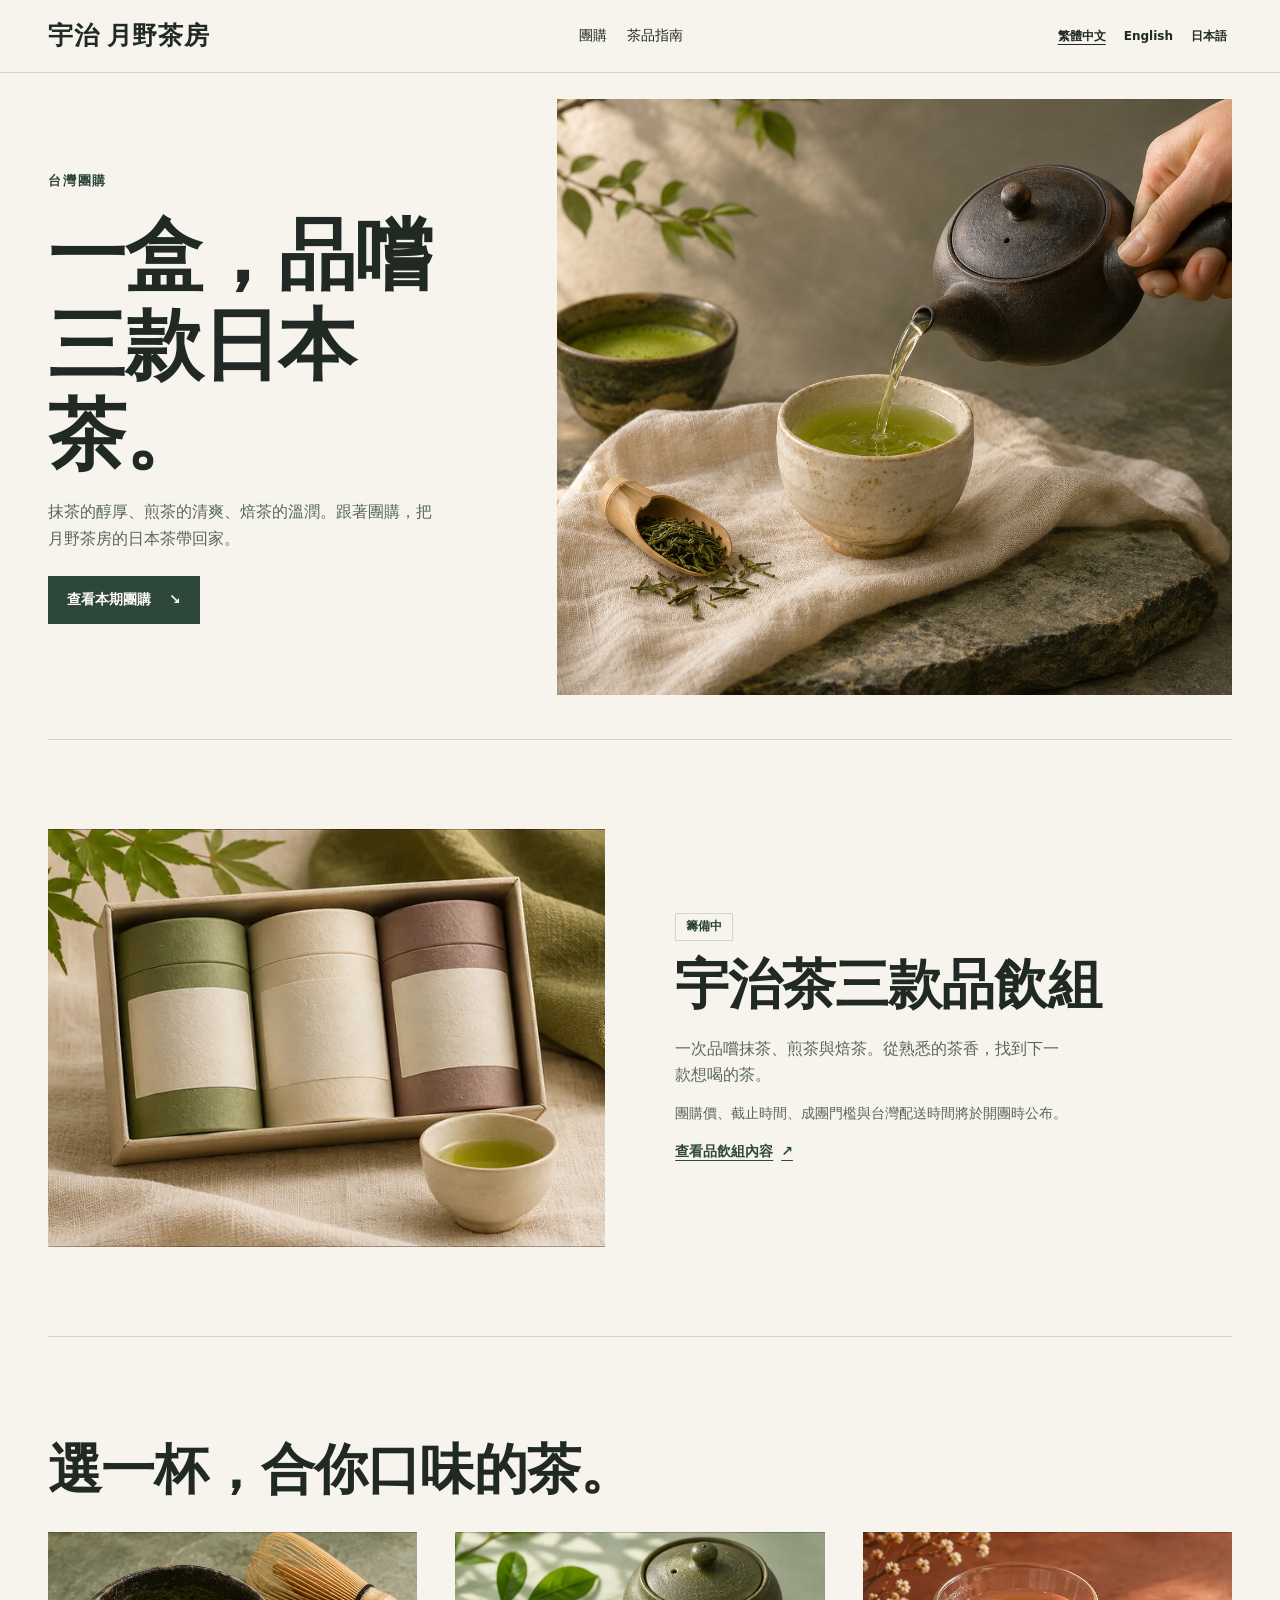
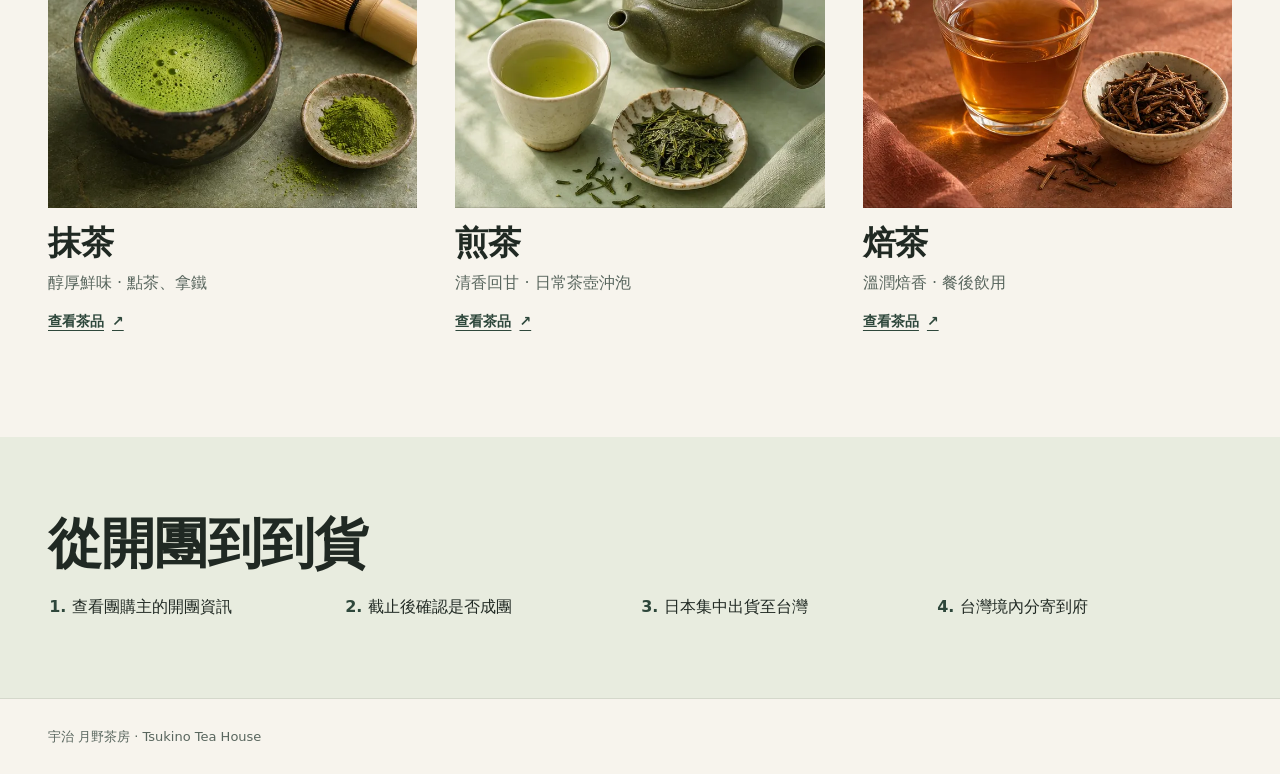
==== shopify/tsukino-editorial/preview.html @ 86168683 "Prepare an editorial Shopify design for the Taiwan group buy" ====
<!doctype html>
<html lang="zh-TW">
<head>
<meta charset="utf-8">
<meta name="viewport" content="width=device-width, initial-scale=1">
<title>宇治 月野茶房 · Tsukino Tea House</title>
<link rel="stylesheet" href="assets/tsukino-editorial.css">
<style>
body { margin:0; background:#f7f4ed; color:#202923; }
[hidden] { display:none !important; }
.tsg-previewbar { border-bottom:1px solid #d4d8cb; }
.tsg-previewbar .tsg-shell { min-height:72px; display:flex; align-items:center; justify-content:space-between; gap:12px 24px; padding:10px 0; }
.tsg-brand { font:650 25px/1.14 "Hiragino Mincho ProN","Noto Serif TC",Georgia,serif; margin:0; letter-spacing:.03em; }
.tsg-previewbar nav,.tsg-preview-languages { display:flex; align-items:center; gap:20px; flex-wrap:wrap; }
.tsg-previewbar nav a { color:inherit; text-decoration:none; font-size:14px; }
.tsg-previewbar nav a:hover { text-decoration:underline; }
.tsg-preview-languages { gap:8px; }
.tsg-preview-languages button { font:600 12px/1.4 system-ui,sans-serif; min-height:35px; padding:5px; color:inherit; background:transparent; border:0; cursor:pointer; }
.tsg-preview-languages [aria-pressed=true] { text-decoration:underline; text-underline-offset:4px; }
.tsg-preview-footer { border-top:1px solid #d4d8cb; padding:27px 0; color:#59665e; font-size:13px; }
@media(max-width:749px) { .tsg-previewbar .tsg-shell { min-height:59px; flex-wrap:wrap; gap:5px 10px; } .tsg-brand { font-size:19px; } .tsg-previewbar nav { display:none; } .tsg-preview-languages { gap:4px; } }</style>
</head>
<body>
<main class="tsukino-editorial" data-locale="zh-TW" lang="zh-TW" >
  <header class="tsg-previewbar"><div class="tsg-shell"><p class="tsg-brand">宇治 月野茶房</p>
    <nav aria-label="台灣團購"><a href="#group-buy-zh-TW">團購</a><a href="#tea-guide-zh-TW">茶品指南</a></nav>
    <div class="tsg-preview-languages" aria-label="Language"><button type="button" data-select="zh-TW" lang="zh-TW" aria-pressed="true">繁體中文</button><button type="button" data-select="en" lang="en" aria-pressed="false">English</button><button type="button" data-select="ja" lang="ja" aria-pressed="false">日本語</button></div>
  </div></header>
  <section class="tsg-hero tsg-shell" aria-labelledby="group-buy-zh-TW-title"><div class="tsg-copy"><p class="tsg-kicker">台灣團購</p><h1 id="group-buy-zh-TW-title">一盒，品嚐<br>三款日本茶。</h1><p class="tsg-lead">抹茶的醇厚、煎茶的清爽、焙茶的溫潤。跟著團購，把月野茶房的日本茶帶回家。</p><a class="tsg-button" href="#group-buy-zh-TW">查看本期團購 <span aria-hidden="true">↘</span></a></div>
    <figure class="tsg-hero-media"><img src="assets/tsukino-pour.png" alt="用深色茶壺沖倒煎茶" width="1536" height="1024" fetchpriority="high"></figure>
  </section>
  <section class="tsg-campaign tsg-shell" id="group-buy-zh-TW" aria-labelledby="group-buy-zh-TW-campaign">
    <figure class="tsg-set-media"><img src="../../mvp/images/tea-3.webp" alt="宇治茶三款品飲組" width="750" height="500" loading="lazy"></figure>
    <div class="tsg-campaign-body"><p class="tsg-state">籌備中</p><h2 id="group-buy-zh-TW-campaign">宇治茶三款品飲組</h2><p class="tsg-lead">一次品嚐抹茶、煎茶與焙茶。從熟悉的茶香，找到下一款想喝的茶。</p><p class="tsg-pending">團購價、截止時間、成團門檻與台灣配送時間將於開團時公布。</p><a class="tsg-link" href="https://uji-tsukino-sabo-demo.myshopify.com/products/uji-tea-tasting-set">查看品飲組內容 <span aria-hidden="true">↗</span></a></div>
  </section>
  <section class="tsg-compare tsg-shell" id="tea-guide-zh-TW"><h2>選一杯，合你口味的茶。</h2>
    <div class="tsg-grid"><article class="tsg-tea"><figure><img src="../../mvp/images/tea-1.webp" alt="抹茶" width="750" height="500" loading="lazy"></figure><h3>抹茶</h3><p>醇厚鮮味 · 點茶、拿鐵</p><a class="tsg-link" href="https://uji-tsukino-sabo-demo.myshopify.com/products/uji-matcha-30g" aria-label="查看茶品 · 抹茶">查看茶品 <span aria-hidden="true">↗</span></a></article>
<article class="tsg-tea"><figure><img src="../../mvp/images/tea-0.webp" alt="煎茶" width="750" height="500" loading="lazy"></figure><h3>煎茶</h3><p>清香回甘 · 日常茶壺沖泡</p><a class="tsg-link" href="https://uji-tsukino-sabo-demo.myshopify.com/products/uji-sencha-80g" aria-label="查看茶品 · 煎茶">查看茶品 <span aria-hidden="true">↗</span></a></article>
<article class="tsg-tea"><figure><img src="../../mvp/images/tea-2.webp" alt="焙茶" width="750" height="500" loading="lazy"></figure><h3>焙茶</h3><p>溫潤焙香 · 餐後飲用</p><a class="tsg-link" href="https://uji-tsukino-sabo-demo.myshopify.com/products/uji-hojicha-60g" aria-label="查看茶品 · 焙茶">查看茶品 <span aria-hidden="true">↗</span></a></article></div>
  </section>
  <section class="tsg-delivery"><div class="tsg-shell"><h2>從開團到到貨</h2><ol><li>查看團購主的開團資訊</li><li>截止後確認是否成團</li><li>日本集中出貨至台灣</li><li>台灣境內分寄到府</li></ol></div></section>
  <footer class="tsg-preview-footer"><div class="tsg-shell">宇治 月野茶房 · Tsukino Tea House</div></footer>
</main>
<main class="tsukino-editorial" data-locale="en" lang="en" hidden>
  <header class="tsg-previewbar"><div class="tsg-shell"><p class="tsg-brand">宇治 月野茶房</p>
    <nav aria-label="Taiwan group buy"><a href="#group-buy-en">Group buy</a><a href="#tea-guide-en">Tea guide</a></nav>
    <div class="tsg-preview-languages" aria-label="Language"><button type="button" data-select="zh-TW" lang="zh-TW" aria-pressed="false">繁體中文</button><button type="button" data-select="en" lang="en" aria-pressed="true">English</button><button type="button" data-select="ja" lang="ja" aria-pressed="false">日本語</button></div>
  </div></header>
  <section class="tsg-hero tsg-shell" aria-labelledby="group-buy-en-title"><div class="tsg-copy"><p class="tsg-kicker">Taiwan group buy</p><h1 id="group-buy-en-title">Three Japanese teas,<br>one tasting set.</h1><p class="tsg-lead">Mellow matcha, bright sencha, and toasty hojicha. Discover Tsukino Tea House through our Taiwan group buy.</p><a class="tsg-button" href="#group-buy-en">Explore the group buy <span aria-hidden="true">↘</span></a></div>
    <figure class="tsg-hero-media"><img src="assets/tsukino-pour.png" alt="Sencha pouring from a dark teapot" width="1536" height="1024" fetchpriority="high"></figure>
  </section>
  <section class="tsg-campaign tsg-shell" id="group-buy-en" aria-labelledby="group-buy-en-campaign">
    <figure class="tsg-set-media"><img src="../../mvp/images/tea-3.webp" alt="Uji Tea Tasting Set" width="750" height="500" loading="lazy"></figure>
    <div class="tsg-campaign-body"><p class="tsg-state">In preparation</p><h2 id="group-buy-en-campaign">Uji Tea Tasting Set</h2><p class="tsg-lead">Three small portions to compare side by side, from a familiar favorite to a tea you haven’t tried.</p><p class="tsg-pending">We’ll share the price, deadline, minimum quantity, and Taiwan delivery estimate when orders open.</p><a class="tsg-link" href="https://uji-tsukino-sabo-demo.myshopify.com/products/uji-tea-tasting-set">See what’s inside <span aria-hidden="true">↗</span></a></div>
  </section>
  <section class="tsg-compare tsg-shell" id="tea-guide-en"><h2>Find a tea for your taste.</h2>
    <div class="tsg-grid"><article class="tsg-tea"><figure><img src="../../mvp/images/tea-1.webp" alt="Matcha" width="750" height="500" loading="lazy"></figure><h3>Matcha</h3><p>Mellow umami · Whisked or in a latte</p><a class="tsg-link" href="https://uji-tsukino-sabo-demo.myshopify.com/products/uji-matcha-30g" aria-label="View tea details · Matcha">View tea details <span aria-hidden="true">↗</span></a></article>
<article class="tsg-tea"><figure><img src="../../mvp/images/tea-0.webp" alt="Sencha" width="750" height="500" loading="lazy"></figure><h3>Sencha</h3><p>Fresh and lightly sweet · Everyday brewing</p><a class="tsg-link" href="https://uji-tsukino-sabo-demo.myshopify.com/products/uji-sencha-80g" aria-label="View tea details · Sencha">View tea details <span aria-hidden="true">↗</span></a></article>
<article class="tsg-tea"><figure><img src="../../mvp/images/tea-2.webp" alt="Hojicha" width="750" height="500" loading="lazy"></figure><h3>Hojicha</h3><p>Toasty and light · After a meal</p><a class="tsg-link" href="https://uji-tsukino-sabo-demo.myshopify.com/products/uji-hojicha-60g" aria-label="View tea details · Hojicha">View tea details <span aria-hidden="true">↗</span></a></article></div>
  </section>
  <section class="tsg-delivery"><div class="tsg-shell"><h2>From group buy to delivery</h2><ol><li>See your organizer’s offer</li><li>Campaign confirmed after closing</li><li>One shipment from Japan</li><li>Individual delivery in Taiwan</li></ol></div></section>
  <footer class="tsg-preview-footer"><div class="tsg-shell">宇治 月野茶房 · Tsukino Tea House</div></footer>
</main>
<main class="tsukino-editorial" data-locale="ja" lang="ja" hidden>
  <header class="tsg-previewbar"><div class="tsg-shell"><p class="tsg-brand">宇治 月野茶房</p>
    <nav aria-label="台湾の共同購入"><a href="#group-buy-ja">團購</a><a href="#tea-guide-ja">お茶を選ぶ</a></nav>
    <div class="tsg-preview-languages" aria-label="Language"><button type="button" data-select="zh-TW" lang="zh-TW" aria-pressed="false">繁體中文</button><button type="button" data-select="en" lang="en" aria-pressed="false">English</button><button type="button" data-select="ja" lang="ja" aria-pressed="true">日本語</button></div>
  </div></header>
  <section class="tsg-hero tsg-shell" aria-labelledby="group-buy-ja-title"><div class="tsg-copy"><p class="tsg-kicker">台湾の共同購入</p><h1 id="group-buy-ja-title">三つの日本茶を、<br>ひと箱で。</h1><p class="tsg-lead">抹茶のうま味、煎茶の清々しさ、ほうじ茶の香ばしさ。月野茶房の飲み比べセットを、台湾の團購で。</p><a class="tsg-button" href="#group-buy-ja">今期の團購を見る <span aria-hidden="true">↘</span></a></div>
    <figure class="tsg-hero-media"><img src="assets/tsukino-pour.png" alt="黒い急須から煎茶を注ぐ様子" width="1536" height="1024" fetchpriority="high"></figure>
  </section>
  <section class="tsg-campaign tsg-shell" id="group-buy-ja" aria-labelledby="group-buy-ja-campaign">
    <figure class="tsg-set-media"><img src="../../mvp/images/tea-3.webp" alt="宇治のお茶 飲み比べセット" width="750" height="500" loading="lazy"></figure>
    <div class="tsg-campaign-body"><p class="tsg-state">募集準備中</p><h2 id="group-buy-ja-campaign">宇治のお茶 飲み比べセット</h2><p class="tsg-lead">抹茶・煎茶・ほうじ茶を少しずつ。いつもの一杯と、まだ知らない一杯を飲み比べ。</p><p class="tsg-pending">価格・締切・成立数量・台湾でのお届け予定は、受付開始時にご案内します。</p><a class="tsg-link" href="https://uji-tsukino-sabo-demo.myshopify.com/ja/products/uji-tea-tasting-set">セット内容を見る <span aria-hidden="true">↗</span></a></div>
  </section>
  <section class="tsg-compare tsg-shell" id="tea-guide-ja"><h2>気分で選ぶ、三つの味わい。</h2>
    <div class="tsg-grid"><article class="tsg-tea"><figure><img src="../../mvp/images/tea-1.webp" alt="抹茶" width="750" height="500" loading="lazy"></figure><h3>抹茶</h3><p>まろやかなうま味 · お点前、ラテ</p><a class="tsg-link" href="https://uji-tsukino-sabo-demo.myshopify.com/ja/products/uji-matcha-30g" aria-label="お茶の詳細を見る · 抹茶">お茶の詳細を見る <span aria-hidden="true">↗</span></a></article>
<article class="tsg-tea"><figure><img src="../../mvp/images/tea-0.webp" alt="煎茶" width="750" height="500" loading="lazy"></figure><h3>煎茶</h3><p>清々しい香り · 急須で淹れる日々の一杯</p><a class="tsg-link" href="https://uji-tsukino-sabo-demo.myshopify.com/ja/products/uji-sencha-80g" aria-label="お茶の詳細を見る · 煎茶">お茶の詳細を見る <span aria-hidden="true">↗</span></a></article>
<article class="tsg-tea"><figure><img src="../../mvp/images/tea-2.webp" alt="ほうじ茶" width="750" height="500" loading="lazy"></figure><h3>ほうじ茶</h3><p>香ばしい焙煎香 · 食事のあとにも</p><a class="tsg-link" href="https://uji-tsukino-sabo-demo.myshopify.com/ja/products/uji-hojicha-60g" aria-label="お茶の詳細を見る · ほうじ茶">お茶の詳細を見る <span aria-hidden="true">↗</span></a></article></div>
  </section>
  <section class="tsg-delivery"><div class="tsg-shell"><h2>台湾でのお届けまで</h2><ol><li>團購主からの案内を確認</li><li>締切後に成立を確定</li><li>日本から一括発送</li><li>台湾から個別にお届け</li></ol></div></section>
  <footer class="tsg-preview-footer"><div class="tsg-shell">宇治 月野茶房 · Tsukino Tea House</div></footer>
</main>
<script>
for (const button of document.querySelectorAll('[data-select]')) {
  button.addEventListener('click', () => {
    const selected = button.dataset.select;
    document.documentElement.lang = selected;
    for (const view of document.querySelectorAll('[data-locale]')) {
      view.hidden = view.dataset.locale !== selected;
    }
    document.querySelector('[data-locale="' + selected + '"] [data-select="' + selected + '"]').focus();
    if (location.hash) history.replaceState(null, '', location.pathname + location.search);
  });
}
</script>
</body>
</html>
---- shopify/tsukino-editorial/assets/tsukino-editorial.css ----
.tsukino-editorial {
  --paper:#f7f4ed; --white:#fcfaf5; --ink:#202923; --green:#2e473b;
  --muted:#59665e; --line:#d4d8cb; --sage:#e8ecdf;
  --serif:"Cormorant Garamond","Noto Serif TC","Hiragino Mincho ProN","Songti TC",Georgia,serif;
  --sans:"DM Sans","Noto Sans TC","PingFang TC","Hiragino Sans",system-ui,sans-serif;
  background:var(--paper); color:var(--ink); font:400 16px/1.65 var(--sans); letter-spacing:normal;
}
.tsukino-editorial *, .tsukino-editorial *::before, .tsukino-editorial *::after { box-sizing:border-box; }
.tsukino-editorial :is(h1,h2,h3,p,ol,figure,dl,dd) { margin:0; }
.tsukino-editorial :is(h1,h2,h3) { color:inherit; font:600 1em/1.15 var(--serif); letter-spacing:-.015em; }
.tsukino-editorial h1 { font-size:clamp(44px,6.1vw,90px); }
.tsukino-editorial h2 { font-size:clamp(31px,4.2vw,58px); }
.tsukino-editorial h3 { font-size:clamp(24px,2.6vw,35px); }
.tsukino-editorial .tsg-shell { width:min(1360px,calc(100% - 96px)); margin-inline:auto; }
.tsukino-editorial .tsg-hero { display:grid; grid-template-columns:minmax(0,.86fr) minmax(0,1.14fr); min-height:clamp(505px,52vw,705px); padding-block:26px 44px; }
.tsukino-editorial .tsg-copy { align-self:center; padding:clamp(28px,5vw,80px) clamp(24px,4vw,64px) clamp(28px,5vw,80px) 0; }
.tsukino-editorial .tsg-kicker { font-size:13px; font-weight:700; letter-spacing:.14em; color:var(--green); margin-bottom:20px; }
.tsukino-editorial .tsg-lead { max-width:38ch; color:var(--muted); margin-top:19px; }
.tsukino-editorial .tsg-button {
  display:inline-flex; align-items:center; justify-content:center; gap:18px; max-width:100%; width:fit-content; min-height:48px;
  margin-top:24px; padding:10px 19px; background:var(--green); color:var(--white);
  font:650 14px/1.4 var(--sans); text-decoration:none;
}
.tsukino-editorial .tsg-button:hover { background:#24392e; }
.tsukino-editorial :is(a,summary):focus-visible { outline:2px solid #845c36; outline-offset:4px; }
.tsukino-editorial :is(.tsg-hero-media,.tsg-set-media,.tsg-tea figure) { overflow:hidden; background:#dcdfd2; }
.tsukino-editorial .tsg-hero-media { position:relative; min-height:370px; }
.tsukino-editorial .tsg-hero-media img { position:absolute; inset:0; width:100%; height:100%; object-fit:cover; object-position:56% 50%; }
.tsukino-editorial .tsg-campaign {
  display:grid; grid-template-columns:minmax(0,1fr) minmax(0,1fr); gap:clamp(24px,5.5vw,90px); align-items:center;
  border-block:1px solid var(--line); padding-block:clamp(45px,7vw,105px); scroll-margin-top:95px;
}
.tsukino-editorial .tsg-campaign:not(:has(.tsg-set-media)) { grid-template-columns:1fr; }
.tsukino-editorial :is(.tsg-set-media,.tsg-tea) img { width:100%; height:auto; aspect-ratio:4/3; object-fit:cover; display:block; }
.tsukino-editorial .tsg-state { display:inline-block; border:1px solid var(--line); padding:3px 10px; color:var(--green); font-size:12px; font-weight:650; margin-bottom:14px; }
.tsukino-editorial .tsg-pending { margin-top:14px; color:var(--muted); max-width:48ch; font-size:14px; }
.tsukino-editorial .tsg-link {
  display:inline-flex; gap:8px; margin-top:14px; width:fit-content; color:var(--green); font-size:14px;
  font-weight:650; text-decoration:underline; text-underline-offset:4px;
}
.tsukino-editorial .tsg-campaign .tsg-button { margin-top:17px; margin-right:14px; }
.tsukino-editorial .tsg-facts { display:grid; grid-template-columns:repeat(2,minmax(0,1fr)); margin-top:20px; }
.tsukino-editorial .tsg-facts div { border-top:1px solid var(--line); padding:8px 14px 8px 0; }
.tsukino-editorial .tsg-facts dt { font-size:13px; color:var(--muted); }
.tsukino-editorial .tsg-facts dd { font-weight:650; overflow-wrap:anywhere; }
.tsukino-editorial .tsg-terms { margin-top:11px; font-size:14px; }
.tsukino-editorial .tsg-terms summary { cursor:pointer; font-weight:650; }
.tsukino-editorial .tsg-terms p { color:var(--muted); margin-top:8px; }
.tsukino-editorial .tsg-compare { padding-block:clamp(52px,8vw,110px); }
.tsukino-editorial .tsg-grid { display:grid; grid-template-columns:repeat(3,minmax(0,1fr)); gap:clamp(18px,3vw,42px); margin-top:30px; }
.tsukino-editorial .tsg-tea h3 { margin-top:16px; }
.tsukino-editorial .tsg-tea p { color:var(--muted); margin-top:7px; max-width:37ch; }
.tsukino-editorial .tsg-delivery { background:var(--sage); }
.tsukino-editorial .tsg-delivery .tsg-shell { padding-block:clamp(42px,6vw,80px); }
.tsukino-editorial .tsg-delivery ol { display:grid; grid-template-columns:repeat(4,minmax(0,1fr)); gap:14px 24px; padding-inline-start:24px; margin-top:19px; }
.tsukino-editorial .tsg-delivery li { padding-inline-end:12px; }
.tsukino-editorial .tsg-delivery li::marker { color:var(--green); font-weight:750; }
.tsukino-editorial .tsg-notes { padding-block:clamp(46px,7vw,95px); }
.tsukino-editorial .tsg-notes .tsg-tea h3 { margin-top:0; }
.tsukino-editorial .tsg-notes .tsg-facts { max-width:70ch; }
@media(max-width:749px) {
  .tsukino-editorial .tsg-shell { width:calc(100% - 36px); }
  .tsukino-editorial .tsg-hero { min-height:0; grid-template-columns:1fr; padding-block:4px 27px; }
  .tsukino-editorial .tsg-copy { padding:28px 0 27px; }
  .tsukino-editorial h1 { font-size:clamp(38px,10vw,61px); }
  .tsukino-editorial .tsg-kicker { margin-bottom:11px; }
  .tsukino-editorial .tsg-lead { margin-top:13px; }
  .tsukino-editorial .tsg-copy .tsg-button { margin-top:18px; }
  .tsukino-editorial .tsg-hero-media { min-height:0; aspect-ratio:4/3; }
  .tsukino-editorial :is(.tsg-campaign,.tsg-grid) { grid-template-columns:1fr; }
  .tsukino-editorial .tsg-campaign-body { order:-1; }
  .tsukino-editorial .tsg-grid { gap:34px; }
  .tsukino-editorial .tsg-tea img { aspect-ratio:3/2; }
  .tsukino-editorial .tsg-delivery ol { grid-template-columns:repeat(2,minmax(0,1fr)); }
}
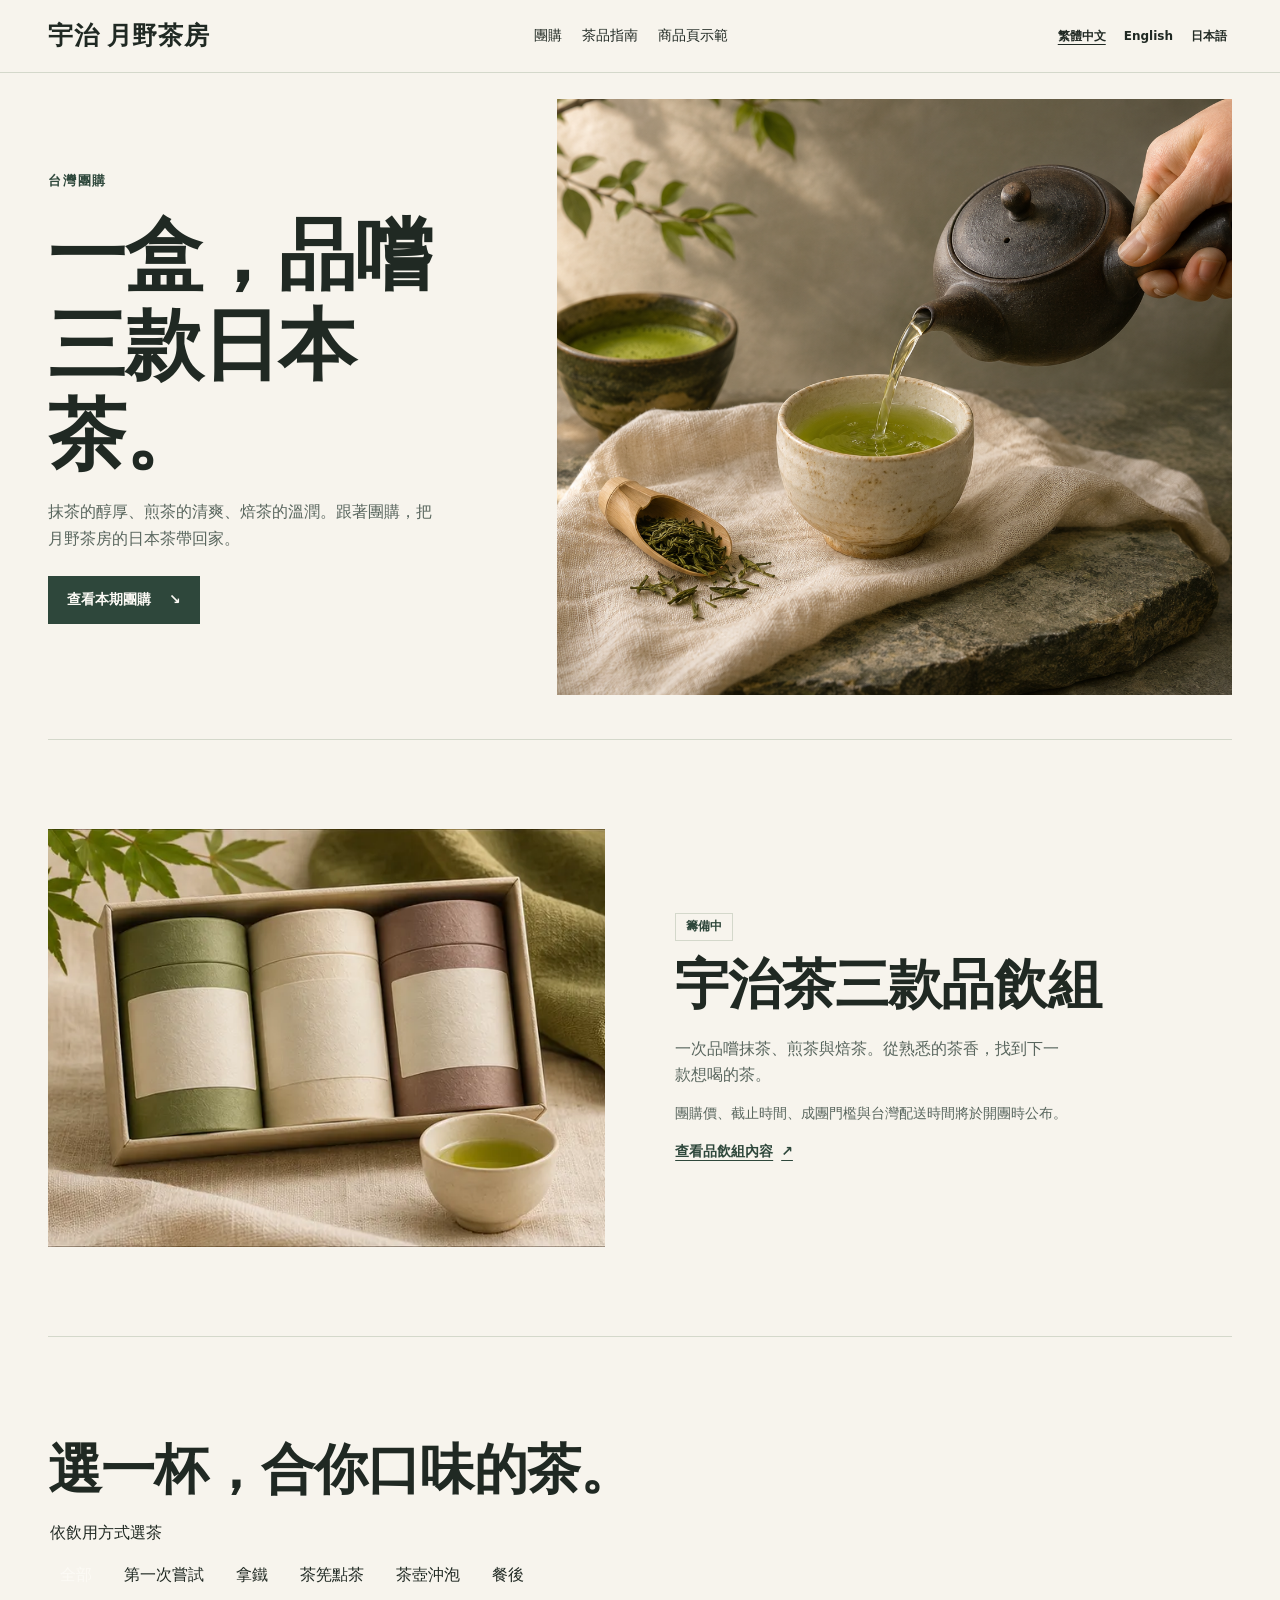
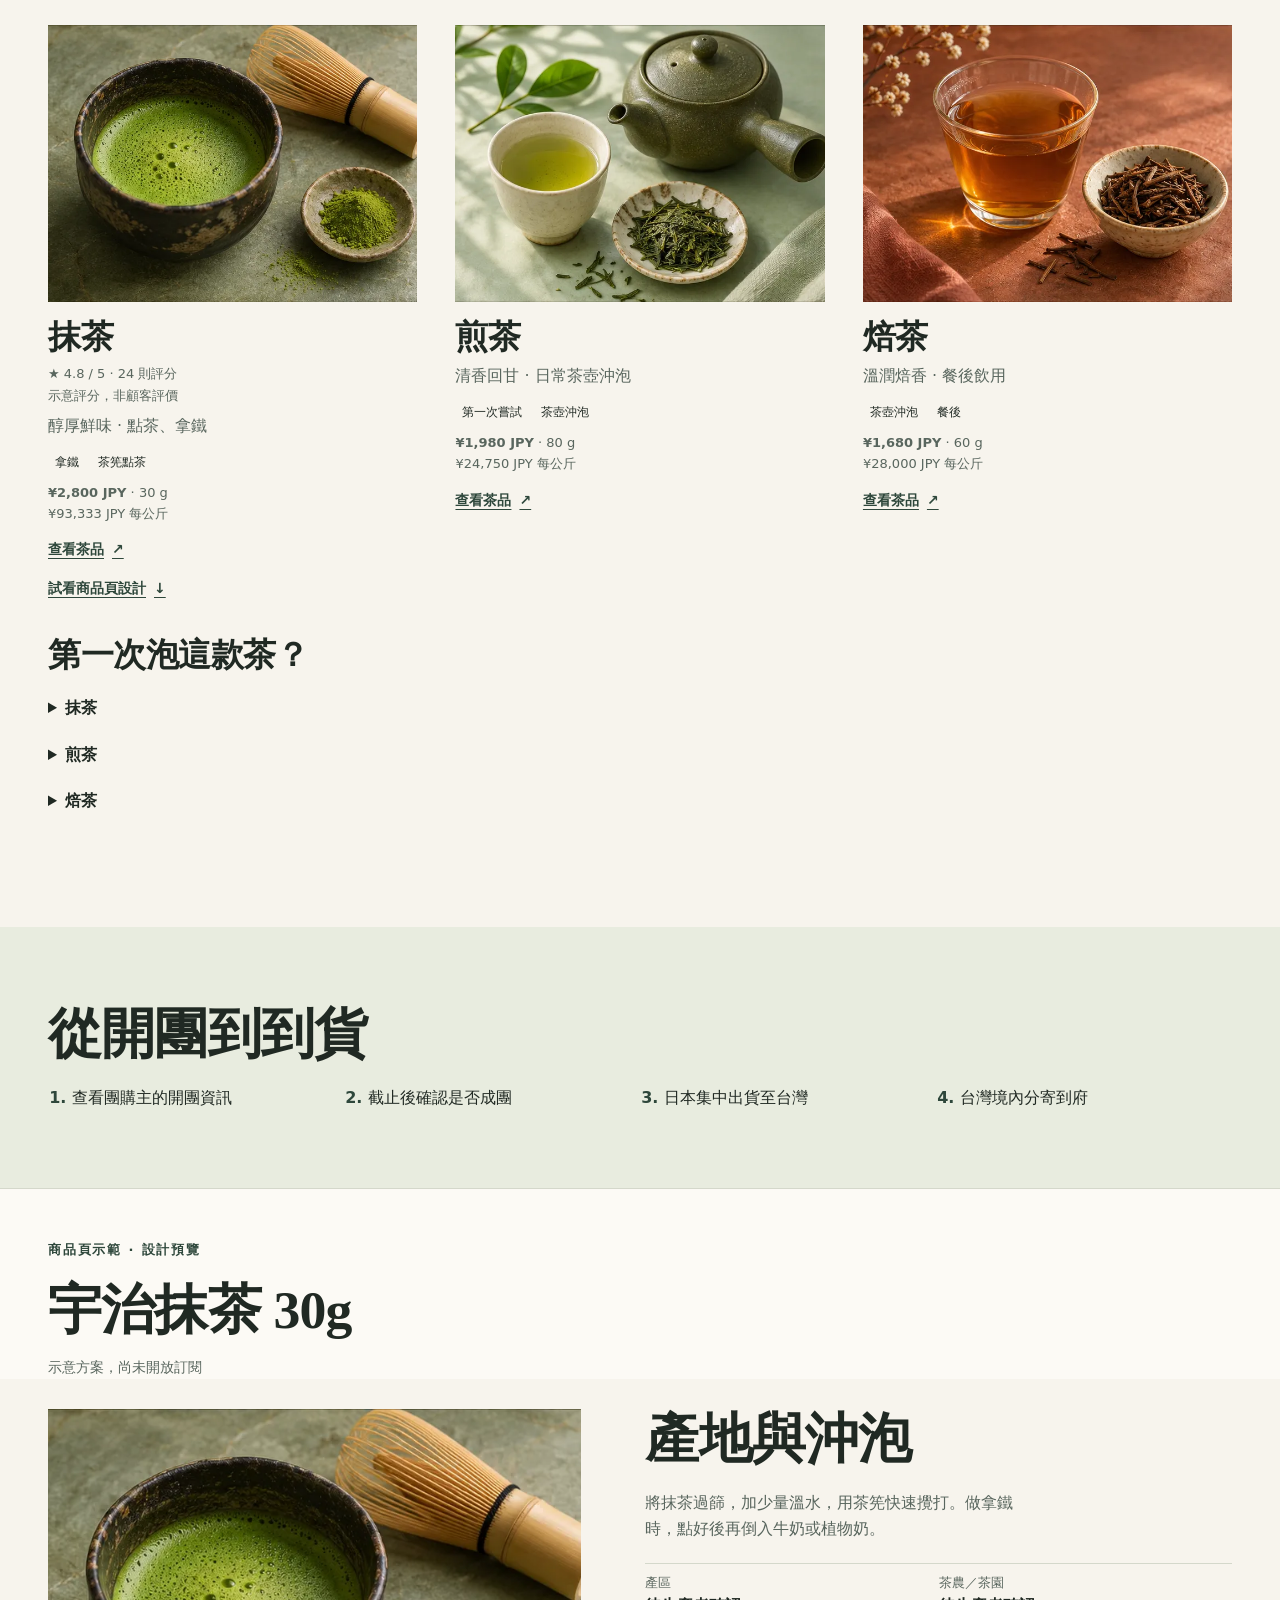
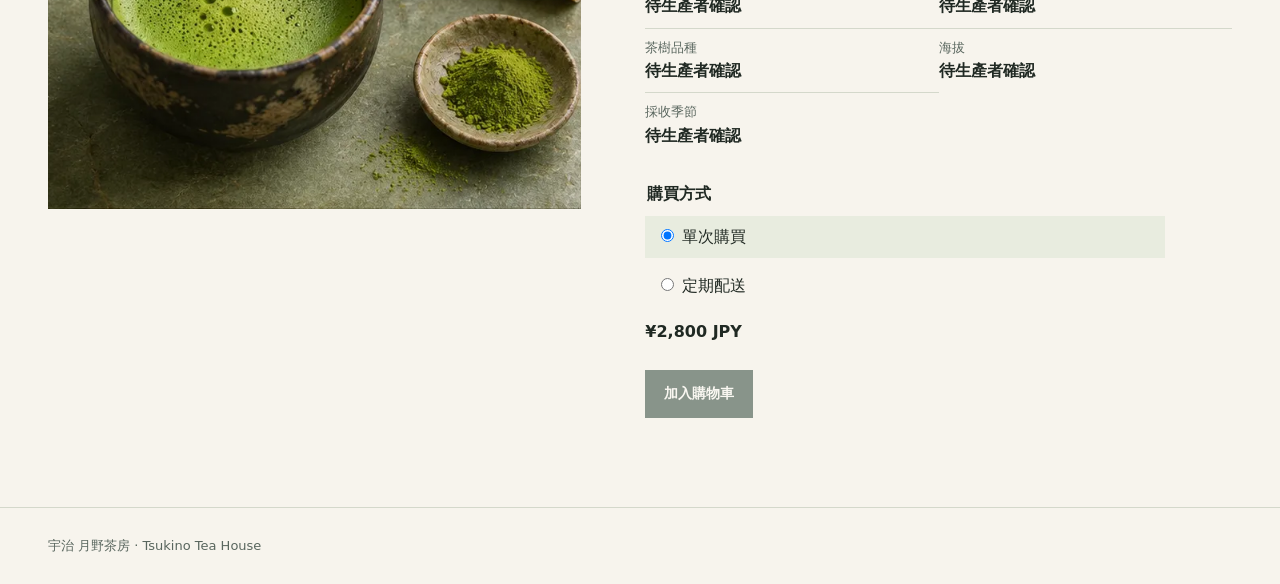
==== commit 1004427a: "Add tea comparison, brewing and Shopify purchase options to the storefront design" ====
--- a/shopify/tsukino-editorial/preview.html
+++ b/shopify/tsukino-editorial/preview.html
@@ -18,70 +18,189 @@
 .tsg-preview-languages button { font:600 12px/1.4 system-ui,sans-serif; min-height:35px; padding:5px; color:inherit; background:transparent; border:0; cursor:pointer; }
 .tsg-preview-languages [aria-pressed=true] { text-decoration:underline; text-underline-offset:4px; }
 .tsg-preview-footer { border-top:1px solid #d4d8cb; padding:27px 0; color:#59665e; font-size:13px; }
-@media(max-width:749px) { .tsg-previewbar .tsg-shell { min-height:59px; flex-wrap:wrap; gap:5px 10px; } .tsg-brand { font-size:19px; } .tsg-previewbar nav { display:none; } .tsg-preview-languages { gap:4px; } }</style>
-</head>
-<body>
-<main class="tsukino-editorial" data-locale="zh-TW" lang="zh-TW" >
-  <header class="tsg-previewbar"><div class="tsg-shell"><p class="tsg-brand">宇治 月野茶房</p>
-    <nav aria-label="台灣團購"><a href="#group-buy-zh-TW">團購</a><a href="#tea-guide-zh-TW">茶品指南</a></nav>
-    <div class="tsg-preview-languages" aria-label="Language"><button type="button" data-select="zh-TW" lang="zh-TW" aria-pressed="true">繁體中文</button><button type="button" data-select="en" lang="en" aria-pressed="false">English</button><button type="button" data-select="ja" lang="ja" aria-pressed="false">日本語</button></div>
-  </div></header>
-  <section class="tsg-hero tsg-shell" aria-labelledby="group-buy-zh-TW-title"><div class="tsg-copy"><p class="tsg-kicker">台灣團購</p><h1 id="group-buy-zh-TW-title">一盒，品嚐<br>三款日本茶。</h1><p class="tsg-lead">抹茶的醇厚、煎茶的清爽、焙茶的溫潤。跟著團購，把月野茶房的日本茶帶回家。</p><a class="tsg-button" href="#group-buy-zh-TW">查看本期團購 <span aria-hidden="true">↘</span></a></div>
-    <figure class="tsg-hero-media"><img src="assets/tsukino-pour.png" alt="用深色茶壺沖倒煎茶" width="1536" height="1024" fetchpriority="high"></figure>
-  </section>
-  <section class="tsg-campaign tsg-shell" id="group-buy-zh-TW" aria-labelledby="group-buy-zh-TW-campaign">
-    <figure class="tsg-set-media"><img src="../../mvp/images/tea-3.webp" alt="宇治茶三款品飲組" width="750" height="500" loading="lazy"></figure>
-    <div class="tsg-campaign-body"><p class="tsg-state">籌備中</p><h2 id="group-buy-zh-TW-campaign">宇治茶三款品飲組</h2><p class="tsg-lead">一次品嚐抹茶、煎茶與焙茶。從熟悉的茶香，找到下一款想喝的茶。</p><p class="tsg-pending">團購價、截止時間、成團門檻與台灣配送時間將於開團時公布。</p><a class="tsg-link" href="https://uji-tsukino-sabo-demo.myshopify.com/products/uji-tea-tasting-set">查看品飲組內容 <span aria-hidden="true">↗</span></a></div>
-  </section>
-  <section class="tsg-compare tsg-shell" id="tea-guide-zh-TW"><h2>選一杯，合你口味的茶。</h2>
-    <div class="tsg-grid"><article class="tsg-tea"><figure><img src="../../mvp/images/tea-1.webp" alt="抹茶" width="750" height="500" loading="lazy"></figure><h3>抹茶</h3><p>醇厚鮮味 · 點茶、拿鐵</p><a class="tsg-link" href="https://uji-tsukino-sabo-demo.myshopify.com/products/uji-matcha-30g" aria-label="查看茶品 · 抹茶">查看茶品 <span aria-hidden="true">↗</span></a></article>
-<article class="tsg-tea"><figure><img src="../../mvp/images/tea-0.webp" alt="煎茶" width="750" height="500" loading="lazy"></figure><h3>煎茶</h3><p>清香回甘 · 日常茶壺沖泡</p><a class="tsg-link" href="https://uji-tsukino-sabo-demo.myshopify.com/products/uji-sencha-80g" aria-label="查看茶品 · 煎茶">查看茶品 <span aria-hidden="true">↗</span></a></article>
-<article class="tsg-tea"><figure><img src="../../mvp/images/tea-2.webp" alt="焙茶" width="750" height="500" loading="lazy"></figure><h3>焙茶</h3><p>溫潤焙香 · 餐後飲用</p><a class="tsg-link" href="https://uji-tsukino-sabo-demo.myshopify.com/products/uji-hojicha-60g" aria-label="查看茶品 · 焙茶">查看茶品 <span aria-hidden="true">↗</span></a></article></div>
-  </section>
-  <section class="tsg-delivery"><div class="tsg-shell"><h2>從開團到到貨</h2><ol><li>查看團購主的開團資訊</li><li>截止後確認是否成團</li><li>日本集中出貨至台灣</li><li>台灣境內分寄到府</li></ol></div></section>
-  <footer class="tsg-preview-footer"><div class="tsg-shell">宇治 月野茶房 · Tsukino Tea House</div></footer>
-</main>
-<main class="tsukino-editorial" data-locale="en" lang="en" hidden>
-  <header class="tsg-previewbar"><div class="tsg-shell"><p class="tsg-brand">宇治 月野茶房</p>
-    <nav aria-label="Taiwan group buy"><a href="#group-buy-en">Group buy</a><a href="#tea-guide-en">Tea guide</a></nav>
-    <div class="tsg-preview-languages" aria-label="Language"><button type="button" data-select="zh-TW" lang="zh-TW" aria-pressed="false">繁體中文</button><button type="button" data-select="en" lang="en" aria-pressed="true">English</button><button type="button" data-select="ja" lang="ja" aria-pressed="false">日本語</button></div>
-  </div></header>
-  <section class="tsg-hero tsg-shell" aria-labelledby="group-buy-en-title"><div class="tsg-copy"><p class="tsg-kicker">Taiwan group buy</p><h1 id="group-buy-en-title">Three Japanese teas,<br>one tasting set.</h1><p class="tsg-lead">Mellow matcha, bright sencha, and toasty hojicha. Discover Tsukino Tea House through our Taiwan group buy.</p><a class="tsg-button" href="#group-buy-en">Explore the group buy <span aria-hidden="true">↘</span></a></div>
-    <figure class="tsg-hero-media"><img src="assets/tsukino-pour.png" alt="Sencha pouring from a dark teapot" width="1536" height="1024" fetchpriority="high"></figure>
-  </section>
-  <section class="tsg-campaign tsg-shell" id="group-buy-en" aria-labelledby="group-buy-en-campaign">
-    <figure class="tsg-set-media"><img src="../../mvp/images/tea-3.webp" alt="Uji Tea Tasting Set" width="750" height="500" loading="lazy"></figure>
-    <div class="tsg-campaign-body"><p class="tsg-state">In preparation</p><h2 id="group-buy-en-campaign">Uji Tea Tasting Set</h2><p class="tsg-lead">Three small portions to compare side by side, from a familiar favorite to a tea you haven’t tried.</p><p class="tsg-pending">We’ll share the price, deadline, minimum quantity, and Taiwan delivery estimate when orders open.</p><a class="tsg-link" href="https://uji-tsukino-sabo-demo.myshopify.com/products/uji-tea-tasting-set">See what’s inside <span aria-hidden="true">↗</span></a></div>
-  </section>
-  <section class="tsg-compare tsg-shell" id="tea-guide-en"><h2>Find a tea for your taste.</h2>
-    <div class="tsg-grid"><article class="tsg-tea"><figure><img src="../../mvp/images/tea-1.webp" alt="Matcha" width="750" height="500" loading="lazy"></figure><h3>Matcha</h3><p>Mellow umami · Whisked or in a latte</p><a class="tsg-link" href="https://uji-tsukino-sabo-demo.myshopify.com/products/uji-matcha-30g" aria-label="View tea details · Matcha">View tea details <span aria-hidden="true">↗</span></a></article>
-<article class="tsg-tea"><figure><img src="../../mvp/images/tea-0.webp" alt="Sencha" width="750" height="500" loading="lazy"></figure><h3>Sencha</h3><p>Fresh and lightly sweet · Everyday brewing</p><a class="tsg-link" href="https://uji-tsukino-sabo-demo.myshopify.com/products/uji-sencha-80g" aria-label="View tea details · Sencha">View tea details <span aria-hidden="true">↗</span></a></article>
-<article class="tsg-tea"><figure><img src="../../mvp/images/tea-2.webp" alt="Hojicha" width="750" height="500" loading="lazy"></figure><h3>Hojicha</h3><p>Toasty and light · After a meal</p><a class="tsg-link" href="https://uji-tsukino-sabo-demo.myshopify.com/products/uji-hojicha-60g" aria-label="View tea details · Hojicha">View tea details <span aria-hidden="true">↗</span></a></article></div>
-  </section>
-  <section class="tsg-delivery"><div class="tsg-shell"><h2>From group buy to delivery</h2><ol><li>See your organizer’s offer</li><li>Campaign confirmed after closing</li><li>One shipment from Japan</li><li>Individual delivery in Taiwan</li></ol></div></section>
-  <footer class="tsg-preview-footer"><div class="tsg-shell">宇治 月野茶房 · Tsukino Tea House</div></footer>
-</main>
-<main class="tsukino-editorial" data-locale="ja" lang="ja" hidden>
-  <header class="tsg-previewbar"><div class="tsg-shell"><p class="tsg-brand">宇治 月野茶房</p>
-    <nav aria-label="台湾の共同購入"><a href="#group-buy-ja">團購</a><a href="#tea-guide-ja">お茶を選ぶ</a></nav>
-    <div class="tsg-preview-languages" aria-label="Language"><button type="button" data-select="zh-TW" lang="zh-TW" aria-pressed="false">繁體中文</button><button type="button" data-select="en" lang="en" aria-pressed="false">English</button><button type="button" data-select="ja" lang="ja" aria-pressed="true">日本語</button></div>
-  </div></header>
-  <section class="tsg-hero tsg-shell" aria-labelledby="group-buy-ja-title"><div class="tsg-copy"><p class="tsg-kicker">台湾の共同購入</p><h1 id="group-buy-ja-title">三つの日本茶を、<br>ひと箱で。</h1><p class="tsg-lead">抹茶のうま味、煎茶の清々しさ、ほうじ茶の香ばしさ。月野茶房の飲み比べセットを、台湾の團購で。</p><a class="tsg-button" href="#group-buy-ja">今期の團購を見る <span aria-hidden="true">↘</span></a></div>
-    <figure class="tsg-hero-media"><img src="assets/tsukino-pour.png" alt="黒い急須から煎茶を注ぐ様子" width="1536" height="1024" fetchpriority="high"></figure>
-  </section>
-  <section class="tsg-campaign tsg-shell" id="group-buy-ja" aria-labelledby="group-buy-ja-campaign">
-    <figure class="tsg-set-media"><img src="../../mvp/images/tea-3.webp" alt="宇治のお茶 飲み比べセット" width="750" height="500" loading="lazy"></figure>
-    <div class="tsg-campaign-body"><p class="tsg-state">募集準備中</p><h2 id="group-buy-ja-campaign">宇治のお茶 飲み比べセット</h2><p class="tsg-lead">抹茶・煎茶・ほうじ茶を少しずつ。いつもの一杯と、まだ知らない一杯を飲み比べ。</p><p class="tsg-pending">価格・締切・成立数量・台湾でのお届け予定は、受付開始時にご案内します。</p><a class="tsg-link" href="https://uji-tsukino-sabo-demo.myshopify.com/ja/products/uji-tea-tasting-set">セット内容を見る <span aria-hidden="true">↗</span></a></div>
-  </section>
-  <section class="tsg-compare tsg-shell" id="tea-guide-ja"><h2>気分で選ぶ、三つの味わい。</h2>
-    <div class="tsg-grid"><article class="tsg-tea"><figure><img src="../../mvp/images/tea-1.webp" alt="抹茶" width="750" height="500" loading="lazy"></figure><h3>抹茶</h3><p>まろやかなうま味 · お点前、ラテ</p><a class="tsg-link" href="https://uji-tsukino-sabo-demo.myshopify.com/ja/products/uji-matcha-30g" aria-label="お茶の詳細を見る · 抹茶">お茶の詳細を見る <span aria-hidden="true">↗</span></a></article>
-<article class="tsg-tea"><figure><img src="../../mvp/images/tea-0.webp" alt="煎茶" width="750" height="500" loading="lazy"></figure><h3>煎茶</h3><p>清々しい香り · 急須で淹れる日々の一杯</p><a class="tsg-link" href="https://uji-tsukino-sabo-demo.myshopify.com/ja/products/uji-sencha-80g" aria-label="お茶の詳細を見る · 煎茶">お茶の詳細を見る <span aria-hidden="true">↗</span></a></article>
-<article class="tsg-tea"><figure><img src="../../mvp/images/tea-2.webp" alt="ほうじ茶" width="750" height="500" loading="lazy"></figure><h3>ほうじ茶</h3><p>香ばしい焙煎香 · 食事のあとにも</p><a class="tsg-link" href="https://uji-tsukino-sabo-demo.myshopify.com/ja/products/uji-hojicha-60g" aria-label="お茶の詳細を見る · ほうじ茶">お茶の詳細を見る <span aria-hidden="true">↗</span></a></article></div>
-  </section>
-  <section class="tsg-delivery"><div class="tsg-shell"><h2>台湾でのお届けまで</h2><ol><li>團購主からの案内を確認</li><li>締切後に成立を確定</li><li>日本から一括発送</li><li>台湾から個別にお届け</li></ol></div></section>
-  <footer class="tsg-preview-footer"><div class="tsg-shell">宇治 月野茶房 · Tsukino Tea House</div></footer>
-</main>
-<script>
+@media(max-width:749px) { .tsg-previewbar .tsg-shell { min-height:59px; flex-wrap:wrap; gap:5px 10px; } .tsg-brand { font-size:19px; } .tsg-previewbar nav { display:none; } .tsg-preview-languages { gap:4px; } }
+.tsg-preview-product { border-top:1px solid #d4d8cb; padding-top:50px; background:#fcfaf5; }
+.tsg-preview-product .tsg-notes { padding-top:30px; }
+.tsg-preview-product button:disabled { opacity:.55; cursor:default; }
+</style></head><body>
+<main class="tsukino-editorial" lang="zh-TW" data-locale="zh-TW"><header class="tsg-previewbar"><div class="tsg-shell"><p class="tsg-brand">宇治 月野茶房</p><nav><a href="#tsukino-buy-zh-TW">團購</a><a href="#tsukino-buy-zh-TW-teas">茶品指南</a><a href="#product-zh-TW">商品頁示範</a></nav><div class="tsg-preview-languages" aria-label="Language"><button type="button" data-select="zh-TW" lang="zh-TW" aria-pressed="true">繁體中文</button><button type="button" data-select="en" lang="en" aria-pressed="false">English</button><button type="button" data-select="ja" lang="ja" aria-pressed="false">日本語</button></div></div></header><div class="tsukino-editorial">
+  <section class="tsg-hero tsg-shell" aria-labelledby="tsukino-buy-zh-TW-title">
+    <div class="tsg-copy">
+      <p class="tsg-kicker">台灣團購</p>
+      <h1 id="tsukino-buy-zh-TW-title">一盒，品嚐<br>三款日本茶。</h1>
+      <p class="tsg-lead">抹茶的醇厚、煎茶的清爽、焙茶的溫潤。跟著團購，把月野茶房的日本茶帶回家。</p>
+      <a class="tsg-button" href="#tsukino-buy-zh-TW">查看本期團購 <span aria-hidden="true">↘</span></a>
+    </div>
+    <figure class="tsg-hero-media"><img src="assets/tsukino-pour.png" width="1536" height="1024" fetchpriority="high" alt="用深色茶壺沖倒煎茶"></figure>
+  </section>
+  <section class="tsg-campaign tsg-shell" id="tsukino-buy-zh-TW" aria-labelledby="tsukino-buy-zh-TW-campaign"><figure class="tsg-set-media"><img src="../../mvp/images/tea-3.webp" alt="宇治茶三款品飲組" width="750" height="500" loading="lazy"></figure><div class="tsg-campaign-body">
+      <p class="tsg-state">籌備中</p>
+      <h2 id="tsukino-buy-zh-TW-campaign">宇治茶三款品飲組</h2>
+      <p class="tsg-lead">一次品嚐抹茶、煎茶與焙茶。從熟悉的茶香，找到下一款想喝的茶。</p><p class="tsg-pending">團購價、截止時間、成團門檻與台灣配送時間將於開團時公布。</p><a class="tsg-link" href="https://uji-tsukino-sabo-demo.myshopify.com/products/uji-tea-tasting-set">查看品飲組內容 <span aria-hidden="true">↗</span></a></div>
+  </section>
+  <section class="tsg-compare tsg-shell" aria-labelledby="tsukino-buy-zh-TW-teas" data-tsg-filter data-result-label="顯示 {count} 款茶">
+    <h2 id="tsukino-buy-zh-TW-teas">選一杯，合你口味的茶。</h2>
+    <fieldset class="tsg-filter-list" data-tea-filters hidden>
+      <legend>依飲用方式選茶</legend><button class="tsg-filter" type="button" data-tea-filter="all" aria-pressed="true">全部</button><button class="tsg-filter" type="button" data-tea-filter="first" aria-pressed="false">第一次嘗試</button><button class="tsg-filter" type="button" data-tea-filter="latte" aria-pressed="false">拿鐵</button><button class="tsg-filter" type="button" data-tea-filter="whisk" aria-pressed="false">茶筅點茶</button><button class="tsg-filter" type="button" data-tea-filter="pot" aria-pressed="false">茶壺沖泡</button><button class="tsg-filter" type="button" data-tea-filter="meal" aria-pressed="false">餐後</button></fieldset>
+    <span class="tsg-screen-reader" data-tea-filter-status aria-live="polite"></span>
+    <div class="tsg-grid"><article class="tsg-tea" data-tea-uses="latte whisk"><figure><img src="../../mvp/images/tea-1.webp" alt="抹茶" width="750" height="500" loading="lazy"></figure><h3>抹茶</h3><p class="tsg-card-meta"><span aria-hidden="true">★</span> 4.8 / 5 · 24 則評分<br>示意評分，非顧客評價</p>
+          <p>醇厚鮮味 · 點茶、拿鐵</p>
+          <div class="tsg-tags"><span>拿鐵</span><span>茶筅點茶</span></div><p class="tsg-card-meta"><strong>¥2,800 JPY</strong> · 30 g<br>¥93,333 JPY 每公斤</p><a class="tsg-link" href="https://uji-tsukino-sabo-demo.myshopify.com/products/uji-matcha-30g" aria-label="查看茶品 · 抹茶">查看茶品 <span aria-hidden="true">↗</span></a></article><article class="tsg-tea" data-tea-uses="first pot"><figure><img src="../../mvp/images/tea-0.webp" alt="煎茶" width="750" height="500" loading="lazy"></figure><h3>煎茶</h3>
+          <p>清香回甘 · 日常茶壺沖泡</p>
+          <div class="tsg-tags"><span>第一次嘗試</span><span>茶壺沖泡</span></div><p class="tsg-card-meta"><strong>¥1,980 JPY</strong> · 80 g<br>¥24,750 JPY 每公斤</p><a class="tsg-link" href="https://uji-tsukino-sabo-demo.myshopify.com/products/uji-sencha-80g" aria-label="查看茶品 · 煎茶">查看茶品 <span aria-hidden="true">↗</span></a></article><article class="tsg-tea" data-tea-uses="pot meal"><figure><img src="../../mvp/images/tea-2.webp" alt="焙茶" width="750" height="500" loading="lazy"></figure><h3>焙茶</h3>
+          <p>溫潤焙香 · 餐後飲用</p>
+          <div class="tsg-tags"><span>茶壺沖泡</span><span>餐後</span></div><p class="tsg-card-meta"><strong>¥1,680 JPY</strong> · 60 g<br>¥28,000 JPY 每公斤</p><a class="tsg-link" href="https://uji-tsukino-sabo-demo.myshopify.com/products/uji-hojicha-60g" aria-label="查看茶品 · 焙茶">查看茶品 <span aria-hidden="true">↗</span></a></article></div>
+    <a class="tsg-link" href="#product-zh-TW">試看商品頁設計 <span aria-hidden="true">↓</span></a><div class="tsg-brewing">
+      <h3>第一次泡這款茶？</h3><details><summary>抹茶</summary><p>將抹茶過篩，加少量溫水，用茶筅快速攪打。做拿鐵時，點好後再倒入牛奶或植物奶。</p></details><details><summary>煎茶</summary><p>把茶葉放入茶壺，倒入熱水沖泡，再將茶湯倒盡。用較溫的水可以讓滋味更柔和。</p></details><details><summary>焙茶</summary><p>用茶壺以熱水短時間沖泡。想保留清爽尾韻，可以先少浸泡一會兒，再依口味調整。</p></details></div>
+  </section>
+  <section class="tsg-delivery" aria-labelledby="tsukino-buy-zh-TW-delivery">
+    <div class="tsg-shell">
+      <h2 id="tsukino-buy-zh-TW-delivery">從開團到到貨</h2>
+      <ol><li>查看團購主的開團資訊</li><li>截止後確認是否成團</li><li>日本集中出貨至台灣</li><li>台灣境內分寄到府</li></ol>
+    </div>
+  </section>
+</div>
+
+<section class="tsg-preview-product" id="product-zh-TW"><div class="tsg-shell tsg-preview-product-heading"><p class="tsg-kicker">商品頁示範 · 設計預覽</p><h2>宇治抹茶 30g</h2><p class="tsg-pending">示意方案，尚未開放訂閱</p></div>
+  
+  <div class="tsukino-editorial">
+    <section class="tsg-notes tsg-shell tsg-detail-layout" aria-labelledby="tsukino-tea-details-zh-TW"><figure><img src="../../mvp/images/tea-1.webp" alt="宇治抹茶 30g" width="750" height="500" loading="lazy"></figure><div>
+        <h2 id="tsukino-tea-details-zh-TW">產地與沖泡</h2><div class="tsg-lead"><p>將抹茶過篩，加少量溫水，用茶筅快速攪打。做拿鐵時，點好後再倒入牛奶或植物奶。</p></div><dl class="tsg-facts"><div><dt>產區</dt><dd>待生產者確認</dd></div><div><dt>茶農／茶園</dt><dd>待生產者確認</dd></div><div><dt>茶樹品種</dt><dd>待生產者確認</dd></div><div><dt>海拔</dt><dd>待生產者確認</dd></div><div><dt>採收季節</dt><dd>待生產者確認</dd></div></dl><div class="tsg-purchase" data-tsg-purchase data-grams="30" data-per-cup="2" data-single-price="¥2,800 JPY" hidden>
+            <form action="#" method="get" data-preview-form>
+              <input type="hidden" name="id" value="17">
+              <fieldset>
+                <legend>購買方式</legend><label><input type="radio" name="tsukino_purchase_mode" value="once" data-purchase-mode checked> 單次購買</label><label><input type="radio" name="tsukino_purchase_mode" value="subscription" data-purchase-mode> 定期配送</label>
+              </fieldset>
+              <div class="tsg-delivery-options" data-delivery-options hidden>
+                <label for="tsukino-tea-details-zh-TW-plan">配送頻率</label>
+                <select name="selling_plan" id="tsukino-tea-details-zh-TW-plan" data-selling-plan disabled><option value="1" data-price="¥2,520 JPY">每 2 週 · ¥2,520 JPY</option><option value="2" data-price="¥2,520 JPY">每 4 週 · ¥2,520 JPY</option><option value="3" data-price="¥2,520 JPY">每 6 週 · ¥2,520 JPY</option></select><label for="tsukino-tea-details-zh-TW-cups">每天喝幾杯？</label>
+                  <select id="tsukino-tea-details-zh-TW-cups" data-cups><option value="1">1</option><option value="2">2</option><option value="3">3</option><option value="4">4</option></select>
+                  <p class="tsg-cadence" data-cadence-estimate data-template="一罐約喝 {days} 天，可挑選接近的配送週期。" aria-live="polite"></p></div>
+              <p class="tsg-purchase-price" data-purchase-price aria-live="polite">¥2,800 JPY</p>
+              <button class="tsg-button" type="button" disabled>加入購物車</button>
+            </form>
+          </div></div>
+    </section>
+  </div></section><footer class="tsg-preview-footer"><div class="tsg-shell">宇治 月野茶房 · Tsukino Tea House</div></footer></main>
+<main class="tsukino-editorial" lang="en" data-locale="en" hidden><header class="tsg-previewbar"><div class="tsg-shell"><p class="tsg-brand">宇治 月野茶房</p><nav><a href="#tsukino-buy-en">Group buy</a><a href="#tsukino-buy-en-teas">Tea guide</a><a href="#product-en">Product page demo</a></nav><div class="tsg-preview-languages" aria-label="Language"><button type="button" data-select="zh-TW" lang="zh-TW" aria-pressed="false">繁體中文</button><button type="button" data-select="en" lang="en" aria-pressed="true">English</button><button type="button" data-select="ja" lang="ja" aria-pressed="false">日本語</button></div></div></header><div class="tsukino-editorial">
+  <section class="tsg-hero tsg-shell" aria-labelledby="tsukino-buy-en-title">
+    <div class="tsg-copy">
+      <p class="tsg-kicker">Taiwan group buy</p>
+      <h1 id="tsukino-buy-en-title">Three Japanese teas,<br>one tasting set.</h1>
+      <p class="tsg-lead">Mellow matcha, bright sencha, and toasty hojicha. Discover Tsukino Tea House through our Taiwan group buy.</p>
+      <a class="tsg-button" href="#tsukino-buy-en">Explore the group buy <span aria-hidden="true">↘</span></a>
+    </div>
+    <figure class="tsg-hero-media"><img src="assets/tsukino-pour.png" width="1536" height="1024" fetchpriority="high" alt="Sencha pouring from a dark teapot"></figure>
+  </section>
+  <section class="tsg-campaign tsg-shell" id="tsukino-buy-en" aria-labelledby="tsukino-buy-en-campaign"><figure class="tsg-set-media"><img src="../../mvp/images/tea-3.webp" alt="Uji Tea Tasting Set" width="750" height="500" loading="lazy"></figure><div class="tsg-campaign-body">
+      <p class="tsg-state">In preparation</p>
+      <h2 id="tsukino-buy-en-campaign">Uji Tea Tasting Set</h2>
+      <p class="tsg-lead">Three small portions to compare side by side, from a familiar favorite to a tea you haven’t tried.</p><p class="tsg-pending">We’ll share the price, deadline, minimum quantity, and Taiwan delivery estimate when orders open.</p><a class="tsg-link" href="https://uji-tsukino-sabo-demo.myshopify.com/products/uji-tea-tasting-set">See what’s inside <span aria-hidden="true">↗</span></a></div>
+  </section>
+  <section class="tsg-compare tsg-shell" aria-labelledby="tsukino-buy-en-teas" data-tsg-filter data-result-label="{count} teas shown">
+    <h2 id="tsukino-buy-en-teas">Find a tea for your taste.</h2>
+    <fieldset class="tsg-filter-list" data-tea-filters hidden>
+      <legend>Choose by how you drink it</legend><button class="tsg-filter" type="button" data-tea-filter="all" aria-pressed="true">All teas</button><button class="tsg-filter" type="button" data-tea-filter="first" aria-pressed="false">First cup</button><button class="tsg-filter" type="button" data-tea-filter="latte" aria-pressed="false">Latte</button><button class="tsg-filter" type="button" data-tea-filter="whisk" aria-pressed="false">Whisked</button><button class="tsg-filter" type="button" data-tea-filter="pot" aria-pressed="false">Teapot</button><button class="tsg-filter" type="button" data-tea-filter="meal" aria-pressed="false">After a meal</button></fieldset>
+    <span class="tsg-screen-reader" data-tea-filter-status aria-live="polite"></span>
+    <div class="tsg-grid"><article class="tsg-tea" data-tea-uses="latte whisk"><figure><img src="../../mvp/images/tea-1.webp" alt="Matcha" width="750" height="500" loading="lazy"></figure><h3>Matcha</h3><p class="tsg-card-meta"><span aria-hidden="true">★</span> 4.8 / 5 · 24 ratings<br>Illustrative rating, no customer review</p>
+          <p>Mellow umami · Whisked or in a latte</p>
+          <div class="tsg-tags"><span>Latte</span><span>Whisked</span></div><p class="tsg-card-meta"><strong>¥2,800 JPY</strong> · 30 g<br>¥93,333 JPY per kg</p><a class="tsg-link" href="https://uji-tsukino-sabo-demo.myshopify.com/products/uji-matcha-30g" aria-label="View tea details · Matcha">View tea details <span aria-hidden="true">↗</span></a></article><article class="tsg-tea" data-tea-uses="first pot"><figure><img src="../../mvp/images/tea-0.webp" alt="Sencha" width="750" height="500" loading="lazy"></figure><h3>Sencha</h3>
+          <p>Fresh and lightly sweet · Everyday brewing</p>
+          <div class="tsg-tags"><span>First cup</span><span>Teapot</span></div><p class="tsg-card-meta"><strong>¥1,980 JPY</strong> · 80 g<br>¥24,750 JPY per kg</p><a class="tsg-link" href="https://uji-tsukino-sabo-demo.myshopify.com/products/uji-sencha-80g" aria-label="View tea details · Sencha">View tea details <span aria-hidden="true">↗</span></a></article><article class="tsg-tea" data-tea-uses="pot meal"><figure><img src="../../mvp/images/tea-2.webp" alt="Hojicha" width="750" height="500" loading="lazy"></figure><h3>Hojicha</h3>
+          <p>Toasty and light · After a meal</p>
+          <div class="tsg-tags"><span>Teapot</span><span>After a meal</span></div><p class="tsg-card-meta"><strong>¥1,680 JPY</strong> · 60 g<br>¥28,000 JPY per kg</p><a class="tsg-link" href="https://uji-tsukino-sabo-demo.myshopify.com/products/uji-hojicha-60g" aria-label="View tea details · Hojicha">View tea details <span aria-hidden="true">↗</span></a></article></div>
+    <a class="tsg-link" href="#product-en">Preview the product page <span aria-hidden="true">↓</span></a><div class="tsg-brewing">
+      <h3>How to prepare each tea</h3><details><summary>Matcha</summary><p>Sift the matcha, add a little warm water, and whisk briskly with a chasen. For a latte, add milk or plant milk after whisking.</p></details><details><summary>Sencha</summary><p>Steep the leaves in a teapot and pour out all the tea. Use slightly cooler water for a softer taste.</p></details><details><summary>Hojicha</summary><p>Steep briefly in a teapot with hot water. Start with a short steep for a clean finish, then adjust to taste.</p></details></div>
+  </section>
+  <section class="tsg-delivery" aria-labelledby="tsukino-buy-en-delivery">
+    <div class="tsg-shell">
+      <h2 id="tsukino-buy-en-delivery">From group buy to delivery</h2>
+      <ol><li>See your organizer’s offer</li><li>Campaign confirmed after closing</li><li>One shipment from Japan</li><li>Individual delivery in Taiwan</li></ol>
+    </div>
+  </section>
+</div>
+
+<section class="tsg-preview-product" id="product-en"><div class="tsg-shell tsg-preview-product-heading"><p class="tsg-kicker">Product page preview · Design preview</p><h2>Uji Matcha 30 g</h2><p class="tsg-pending">Sample plans. Subscriptions are not open.</p></div>
+  
+  <div class="tsukino-editorial">
+    <section class="tsg-notes tsg-shell tsg-detail-layout" aria-labelledby="tsukino-tea-details-en"><figure><img src="../../mvp/images/tea-1.webp" alt="Uji Matcha 30 g" width="750" height="500" loading="lazy"></figure><div>
+        <h2 id="tsukino-tea-details-en">Origin and preparation</h2><div class="tsg-lead"><p>Sift the matcha, add a little warm water, and whisk briskly with a chasen. For a latte, add milk or plant milk after whisking.</p></div><dl class="tsg-facts"><div><dt>Growing region</dt><dd>Awaiting producer details</dd></div><div><dt>Grower or tea garden</dt><dd>Awaiting producer details</dd></div><div><dt>Cultivar</dt><dd>Awaiting producer details</dd></div><div><dt>Elevation</dt><dd>Awaiting producer details</dd></div><div><dt>Harvest season</dt><dd>Awaiting producer details</dd></div></dl><div class="tsg-purchase" data-tsg-purchase data-grams="30" data-per-cup="2" data-single-price="¥2,800 JPY" hidden>
+            <form action="#" method="get" data-preview-form>
+              <input type="hidden" name="id" value="17">
+              <fieldset>
+                <legend>Purchase options</legend><label><input type="radio" name="tsukino_purchase_mode" value="once" data-purchase-mode checked> One-time purchase</label><label><input type="radio" name="tsukino_purchase_mode" value="subscription" data-purchase-mode> Subscribe &amp; save</label>
+              </fieldset>
+              <div class="tsg-delivery-options" data-delivery-options hidden>
+                <label for="tsukino-tea-details-en-plan">Delivery frequency</label>
+                <select name="selling_plan" id="tsukino-tea-details-en-plan" data-selling-plan disabled><option value="1" data-price="¥2,520 JPY">Every 2 weeks · ¥2,520 JPY</option><option value="2" data-price="¥2,520 JPY">Every 4 weeks · ¥2,520 JPY</option><option value="3" data-price="¥2,520 JPY">Every 6 weeks · ¥2,520 JPY</option></select><label for="tsukino-tea-details-en-cups">Cups per day</label>
+                  <select id="tsukino-tea-details-en-cups" data-cups><option value="1">1</option><option value="2">2</option><option value="3">3</option><option value="4">4</option></select>
+                  <p class="tsg-cadence" data-cadence-estimate data-template="One pack lasts about {days} days. Choose a delivery interval close to that." aria-live="polite"></p></div>
+              <p class="tsg-purchase-price" data-purchase-price aria-live="polite">¥2,800 JPY</p>
+              <button class="tsg-button" type="button" disabled>Add to cart</button>
+            </form>
+          </div></div>
+    </section>
+  </div></section><footer class="tsg-preview-footer"><div class="tsg-shell">宇治 月野茶房 · Tsukino Tea House</div></footer></main>
+<main class="tsukino-editorial" lang="ja" data-locale="ja" hidden><header class="tsg-previewbar"><div class="tsg-shell"><p class="tsg-brand">宇治 月野茶房</p><nav><a href="#tsukino-buy-ja">團購</a><a href="#tsukino-buy-ja-teas">お茶を選ぶ</a><a href="#product-ja">商品ページのデモ</a></nav><div class="tsg-preview-languages" aria-label="Language"><button type="button" data-select="zh-TW" lang="zh-TW" aria-pressed="false">繁體中文</button><button type="button" data-select="en" lang="en" aria-pressed="false">English</button><button type="button" data-select="ja" lang="ja" aria-pressed="true">日本語</button></div></div></header><div class="tsukino-editorial">
+  <section class="tsg-hero tsg-shell" aria-labelledby="tsukino-buy-ja-title">
+    <div class="tsg-copy">
+      <p class="tsg-kicker">台湾の共同購入</p>
+      <h1 id="tsukino-buy-ja-title">三つの日本茶を、<br>ひと箱で。</h1>
+      <p class="tsg-lead">抹茶のうま味、煎茶の清々しさ、ほうじ茶の香ばしさ。月野茶房の飲み比べセットを、台湾の團購で。</p>
+      <a class="tsg-button" href="#tsukino-buy-ja">今期の團購を見る <span aria-hidden="true">↘</span></a>
+    </div>
+    <figure class="tsg-hero-media"><img src="assets/tsukino-pour.png" width="1536" height="1024" fetchpriority="high" alt="黒い急須から煎茶を注ぐ様子"></figure>
+  </section>
+  <section class="tsg-campaign tsg-shell" id="tsukino-buy-ja" aria-labelledby="tsukino-buy-ja-campaign"><figure class="tsg-set-media"><img src="../../mvp/images/tea-3.webp" alt="宇治のお茶 飲み比べセット" width="750" height="500" loading="lazy"></figure><div class="tsg-campaign-body">
+      <p class="tsg-state">募集準備中</p>
+      <h2 id="tsukino-buy-ja-campaign">宇治のお茶 飲み比べセット</h2>
+      <p class="tsg-lead">抹茶・煎茶・ほうじ茶を少しずつ。いつもの一杯と、まだ知らない一杯を飲み比べ。</p><p class="tsg-pending">価格・締切・成立数量・台湾でのお届け予定は、受付開始時にご案内します。</p><a class="tsg-link" href="https://uji-tsukino-sabo-demo.myshopify.com/ja/products/uji-tea-tasting-set">セット内容を見る <span aria-hidden="true">↗</span></a></div>
+  </section>
+  <section class="tsg-compare tsg-shell" aria-labelledby="tsukino-buy-ja-teas" data-tsg-filter data-result-label="{count}種類を表示">
+    <h2 id="tsukino-buy-ja-teas">気分で選ぶ、三つの味わい。</h2>
+    <fieldset class="tsg-filter-list" data-tea-filters hidden>
+      <legend>飲み方で選ぶ</legend><button class="tsg-filter" type="button" data-tea-filter="all" aria-pressed="true">すべて</button><button class="tsg-filter" type="button" data-tea-filter="first" aria-pressed="false">初めての一杯</button><button class="tsg-filter" type="button" data-tea-filter="latte" aria-pressed="false">ラテ</button><button class="tsg-filter" type="button" data-tea-filter="whisk" aria-pressed="false">茶筅で点てる</button><button class="tsg-filter" type="button" data-tea-filter="pot" aria-pressed="false">急須で淹れる</button><button class="tsg-filter" type="button" data-tea-filter="meal" aria-pressed="false">食後</button></fieldset>
+    <span class="tsg-screen-reader" data-tea-filter-status aria-live="polite"></span>
+    <div class="tsg-grid"><article class="tsg-tea" data-tea-uses="latte whisk"><figure><img src="../../mvp/images/tea-1.webp" alt="抹茶" width="750" height="500" loading="lazy"></figure><h3>抹茶</h3><p class="tsg-card-meta"><span aria-hidden="true">★</span> 4.8 / 5 · 24 件の評価<br>評価表示の例（架空）</p>
+          <p>まろやかなうま味 · お点前、ラテ</p>
+          <div class="tsg-tags"><span>ラテ</span><span>茶筅で点てる</span></div><p class="tsg-card-meta"><strong>¥2,800 JPY</strong> · 30 g<br>¥93,333 JPY 1 kgあたり</p><a class="tsg-link" href="https://uji-tsukino-sabo-demo.myshopify.com/ja/products/uji-matcha-30g" aria-label="お茶の詳細を見る · 抹茶">お茶の詳細を見る <span aria-hidden="true">↗</span></a></article><article class="tsg-tea" data-tea-uses="first pot"><figure><img src="../../mvp/images/tea-0.webp" alt="煎茶" width="750" height="500" loading="lazy"></figure><h3>煎茶</h3>
+          <p>清々しい香り · 急須で淹れる日々の一杯</p>
+          <div class="tsg-tags"><span>初めての一杯</span><span>急須で淹れる</span></div><p class="tsg-card-meta"><strong>¥1,980 JPY</strong> · 80 g<br>¥24,750 JPY 1 kgあたり</p><a class="tsg-link" href="https://uji-tsukino-sabo-demo.myshopify.com/ja/products/uji-sencha-80g" aria-label="お茶の詳細を見る · 煎茶">お茶の詳細を見る <span aria-hidden="true">↗</span></a></article><article class="tsg-tea" data-tea-uses="pot meal"><figure><img src="../../mvp/images/tea-2.webp" alt="ほうじ茶" width="750" height="500" loading="lazy"></figure><h3>ほうじ茶</h3>
+          <p>香ばしい焙煎香 · 食事のあとにも</p>
+          <div class="tsg-tags"><span>急須で淹れる</span><span>食後</span></div><p class="tsg-card-meta"><strong>¥1,680 JPY</strong> · 60 g<br>¥28,000 JPY 1 kgあたり</p><a class="tsg-link" href="https://uji-tsukino-sabo-demo.myshopify.com/ja/products/uji-hojicha-60g" aria-label="お茶の詳細を見る · ほうじ茶">お茶の詳細を見る <span aria-hidden="true">↗</span></a></article></div>
+    <a class="tsg-link" href="#product-ja">商品ページのデザインを見る <span aria-hidden="true">↓</span></a><div class="tsg-brewing">
+      <h3>それぞれのお茶の淹れ方</h3><details><summary>抹茶</summary><p>抹茶をふるい、少量の湯を注いで茶筅で手早く点てます。ラテなら、点てた後にミルクを加えます。</p></details><details><summary>煎茶</summary><p>急須に茶葉と湯を入れて蒸らし、最後まで注ぎ切ります。柔らかな味にしたいときは、少し冷ました湯を使います。</p></details><details><summary>ほうじ茶</summary><p>急須で熱めの湯を使い、短めに抽出します。すっきりした後味を目安に、時間を調整します。</p></details></div>
+  </section>
+  <section class="tsg-delivery" aria-labelledby="tsukino-buy-ja-delivery">
+    <div class="tsg-shell">
+      <h2 id="tsukino-buy-ja-delivery">台湾でのお届けまで</h2>
+      <ol><li>團購主からの案内を確認</li><li>締切後に成立を確定</li><li>日本から一括発送</li><li>台湾から個別にお届け</li></ol>
+    </div>
+  </section>
+</div>
+
+<section class="tsg-preview-product" id="product-ja"><div class="tsg-shell tsg-preview-product-heading"><p class="tsg-kicker">商品ページのプレビュー · デザイン案</p><h2>宇治 抹茶 30g</h2><p class="tsg-pending">定期便の表示例です。現在は受付前です。</p></div>
+  
+  <div class="tsukino-editorial">
+    <section class="tsg-notes tsg-shell tsg-detail-layout" aria-labelledby="tsukino-tea-details-ja"><figure><img src="../../mvp/images/tea-1.webp" alt="宇治 抹茶 30g" width="750" height="500" loading="lazy"></figure><div>
+        <h2 id="tsukino-tea-details-ja">産地と淹れ方</h2><div class="tsg-lead"><p>抹茶をふるい、少量の湯を注いで茶筅で手早く点てます。ラテなら、点てた後にミルクを加えます。</p></div><dl class="tsg-facts"><div><dt>茶葉の産地</dt><dd>生産者情報を確認中</dd></div><div><dt>生産者・茶園</dt><dd>生産者情報を確認中</dd></div><div><dt>品種</dt><dd>生産者情報を確認中</dd></div><div><dt>標高</dt><dd>生産者情報を確認中</dd></div><div><dt>収穫時期</dt><dd>生産者情報を確認中</dd></div></dl><div class="tsg-purchase" data-tsg-purchase data-grams="30" data-per-cup="2" data-single-price="¥2,800 JPY" hidden>
+            <form action="#" method="get" data-preview-form>
+              <input type="hidden" name="id" value="17">
+              <fieldset>
+                <legend>購入方法</legend><label><input type="radio" name="tsukino_purchase_mode" value="once" data-purchase-mode checked> 1回購入</label><label><input type="radio" name="tsukino_purchase_mode" value="subscription" data-purchase-mode> 定期購入</label>
+              </fieldset>
+              <div class="tsg-delivery-options" data-delivery-options hidden>
+                <label for="tsukino-tea-details-ja-plan">配送頻度</label>
+                <select name="selling_plan" id="tsukino-tea-details-ja-plan" data-selling-plan disabled><option value="1" data-price="¥2,520 JPY">2週間ごと · ¥2,520 JPY</option><option value="2" data-price="¥2,520 JPY">4週間ごと · ¥2,520 JPY</option><option value="3" data-price="¥2,520 JPY">6週間ごと · ¥2,520 JPY</option></select><label for="tsukino-tea-details-ja-cups">1日の杯数</label>
+                  <select id="tsukino-tea-details-ja-cups" data-cups><option value="1">1</option><option value="2">2</option><option value="3">3</option><option value="4">4</option></select>
+                  <p class="tsg-cadence" data-cadence-estimate data-template="1袋で約{days}日分です。近い配送間隔を選んでください。" aria-live="polite"></p></div>
+              <p class="tsg-purchase-price" data-purchase-price aria-live="polite">¥2,800 JPY</p>
+              <button class="tsg-button" type="button" disabled>カートに入れる</button>
+            </form>
+          </div></div>
+    </section>
+  </div></section><footer class="tsg-preview-footer"><div class="tsg-shell">宇治 月野茶房 · Tsukino Tea House</div></footer></main>
+<script src="assets/tsukino-tea-ui.js" defer></script><script>
 for (const button of document.querySelectorAll('[data-select]')) {
   button.addEventListener('click', () => {
     const selected = button.dataset.select;
@@ -93,6 +212,4 @@
     if (location.hash) history.replaceState(null, '', location.pathname + location.search);
   });
 }
-</script>
-</body>
-</html>
+</script></body></html>
--- a/shopify/tsukino-editorial/assets/tsukino-editorial.css
+++ b/shopify/tsukino-editorial/assets/tsukino-editorial.css
@@ -73,3 +73,50 @@
   .tsukino-editorial .tsg-tea img { aspect-ratio:3/2; }
   .tsukino-editorial .tsg-delivery ol { grid-template-columns:repeat(2,minmax(0,1fr)); }
 }
+
+.tsukino-editorial [hidden] { display:none !important; }
+.tsukino-editorial .tsg-filter-list {
+  display:flex; flex-wrap:wrap; gap:8px; border:0; padding:0; margin:18px 0 26px;
+}
+.tsukino-editorial .tsg-filter-list legend {
+  color:var(--tsg-muted); font:650 13px/1.4 var(--tsg-sans); margin-bottom:9px;
+}
+.tsukino-editorial .tsg-filter {
+  appearance:none; padding:7px 12px; min-height:40px; border:1px solid var(--tsg-line);
+  background:transparent; color:var(--tsg-green); cursor:pointer; font:650 13px/1.4 var(--tsg-sans);
+}
+.tsukino-editorial .tsg-filter[aria-pressed=true] { background:var(--tsg-green); border-color:var(--tsg-green); color:var(--white); }
+.tsukino-editorial :is(button,input,select):focus-visible { outline:2px solid #845c36; outline-offset:4px; }
+.tsukino-editorial .tsg-card-meta { color:var(--tsg-muted); font-size:13px; margin-top:9px; }
+.tsukino-editorial .tsg-card-meta strong { color:var(--tsg-ink); }
+.tsukino-editorial .tsg-card-meta + .tsg-card-meta { margin-top:4px; }
+.tsukino-editorial .tsg-tags { display:flex; flex-wrap:wrap; gap:5px; font-size:12px; margin-top:11px; }
+.tsukino-editorial .tsg-tags span { border:1px solid var(--tsg-line); color:var(--tsg-green); padding:2px 7px; }
+.tsukino-editorial .tsg-brewing { margin-top:35px; border-top:1px solid var(--tsg-line); }
+.tsukino-editorial .tsg-brewing h3 { margin-block:20px 11px; }
+.tsukino-editorial .tsg-brewing details { border-bottom:1px solid var(--tsg-line); padding:10px 0; }
+.tsukino-editorial .tsg-brewing summary { cursor:pointer; font-weight:680; }
+.tsukino-editorial .tsg-brewing p { color:var(--tsg-muted); margin-top:8px; }
+.tsukino-editorial .tsg-detail-layout { display:grid; grid-template-columns:minmax(0,1fr) minmax(0,1.1fr); gap:clamp(20px,5vw,70px); align-items:start; }
+.tsukino-editorial .tsg-detail-layout:not(:has(img)) { grid-template-columns:1fr; }
+.tsukino-editorial .tsg-detail-layout img { width:100%; height:auto; aspect-ratio:4/3; object-fit:cover; }
+.tsukino-editorial .tsg-details-title { margin-top:16px; font-size:clamp(24px,2.6vw,34px); }
+.tsukino-editorial .tsg-purchase { margin:24px 0 0; max-width:520px; }
+.tsukino-editorial .tsg-purchase fieldset { border:0; padding:0; margin:0; display:grid; gap:7px; }
+.tsukino-editorial .tsg-purchase legend { font-weight:680; margin-bottom:8px; }
+.tsukino-editorial .tsg-purchase label { display:block; cursor:pointer; }
+.tsukino-editorial .tsg-purchase fieldset label { border:1px solid var(--tsg-line); padding:8px 11px; }
+.tsukino-editorial .tsg-purchase fieldset label:has(input:checked) { border-color:var(--tsg-green); background:var(--sage); }
+.tsukino-editorial .tsg-purchase input { accent-color:var(--tsg-green); }
+.tsukino-editorial .tsg-purchase select { min-height:40px; max-width:100%; margin:5px 0 10px; background:var(--white); color:var(--ink); font:inherit; border:1px solid var(--tsg-line); }
+.tsukino-editorial .tsg-purchase .tsg-button { border:0; cursor:pointer; }
+.tsukino-editorial .tsg-delivery-options { margin-block:12px 7px; }
+.tsukino-editorial .tsg-cadence { color:var(--tsg-muted); font-size:13px; }
+.tsukino-editorial .tsg-purchase-price { margin-top:12px; font-weight:700; }
+@media(max-width:749px) {
+  .tsukino-editorial .tsg-detail-layout { grid-template-columns:1fr; }
+}
+.tsukino-editorial .tsg-screen-reader {
+  position:absolute; width:1px; height:1px; padding:0; margin:-1px; overflow:hidden;
+  clip-path:inset(50%); white-space:nowrap; border:0;
+}
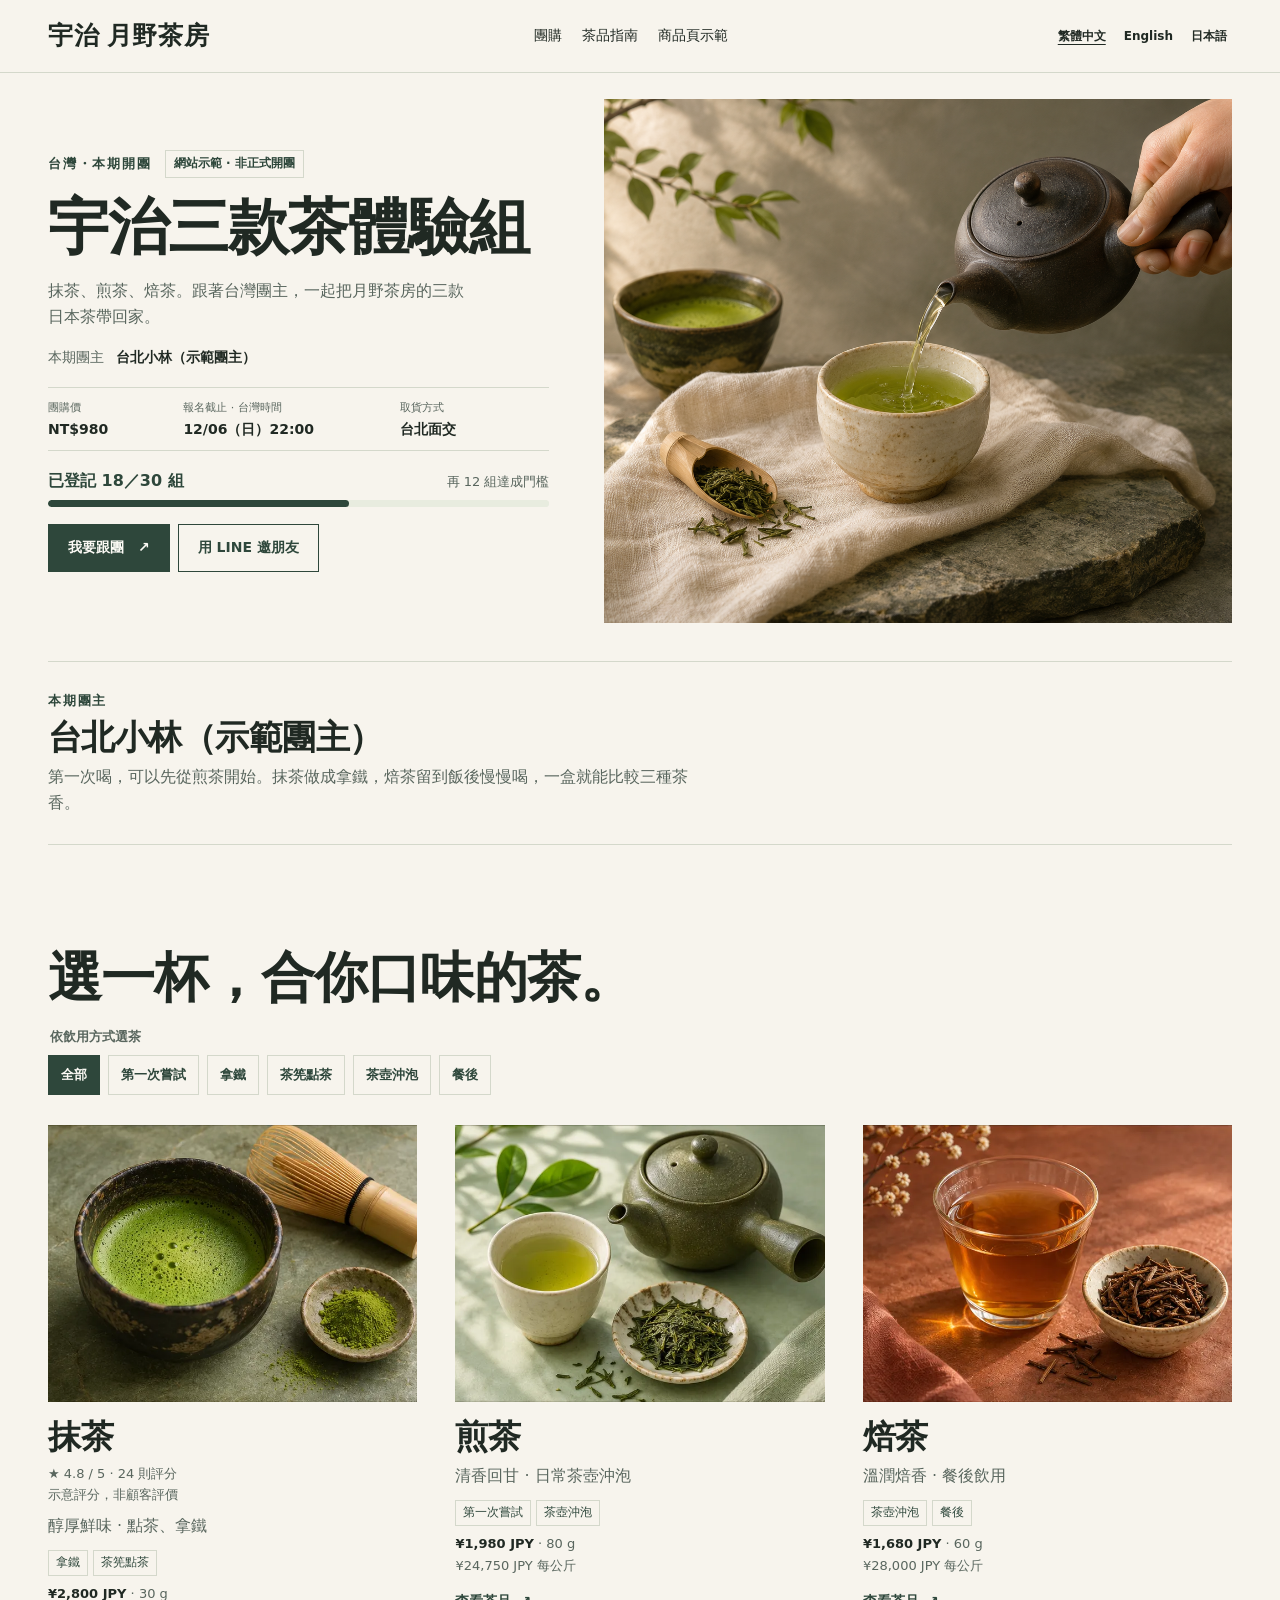
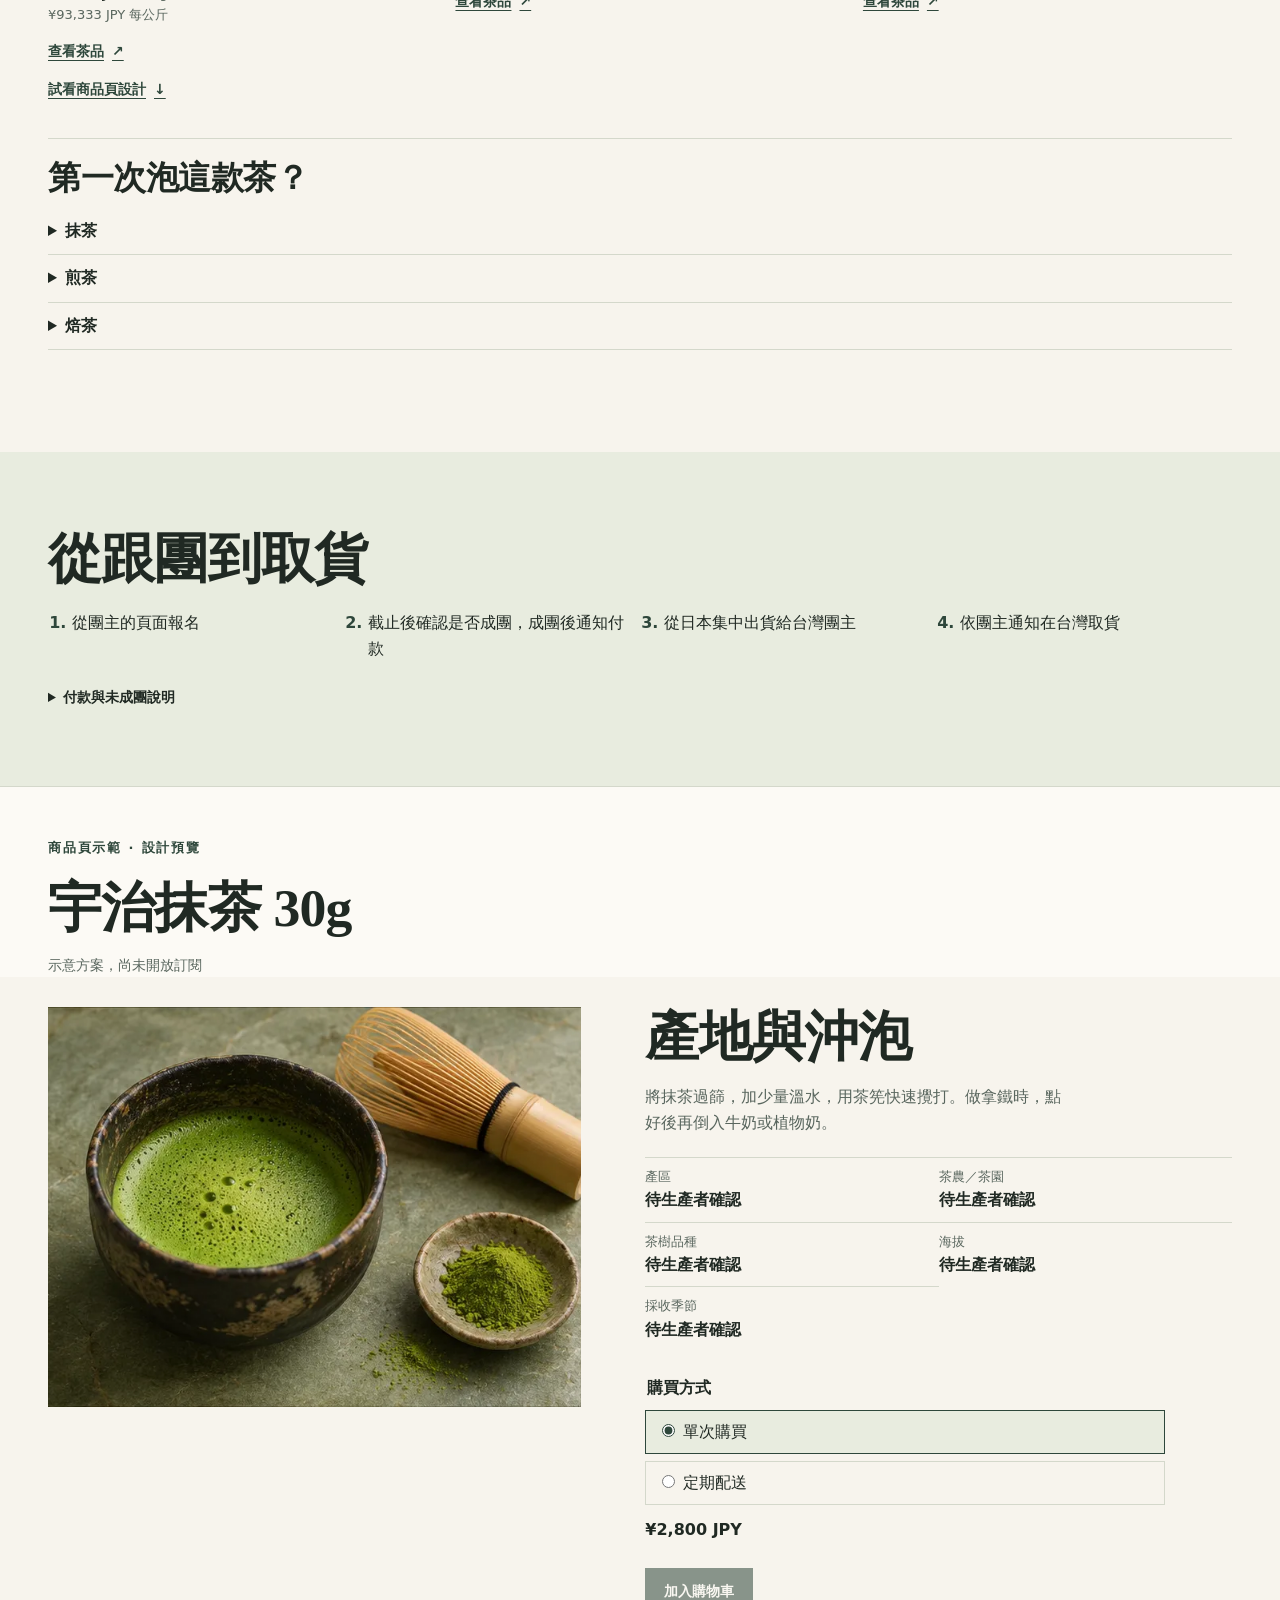
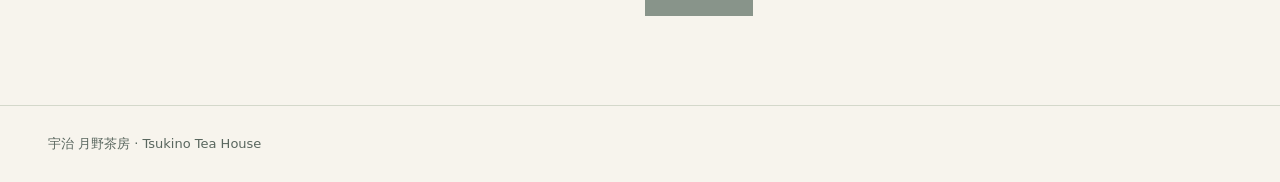
==== commit 10ea6c8a: "Lead the Tsukino Shopify storefront with a Taiwan group-buy campaign" ====
--- a/shopify/tsukino-editorial/preview.html
+++ b/shopify/tsukino-editorial/preview.html
@@ -24,20 +24,58 @@
 .tsg-preview-product button:disabled { opacity:.55; cursor:default; }
 </style></head><body>
 <main class="tsukino-editorial" lang="zh-TW" data-locale="zh-TW"><header class="tsg-previewbar"><div class="tsg-shell"><p class="tsg-brand">宇治 月野茶房</p><nav><a href="#tsukino-buy-zh-TW">團購</a><a href="#tsukino-buy-zh-TW-teas">茶品指南</a><a href="#product-zh-TW">商品頁示範</a></nav><div class="tsg-preview-languages" aria-label="Language"><button type="button" data-select="zh-TW" lang="zh-TW" aria-pressed="true">繁體中文</button><button type="button" data-select="en" lang="en" aria-pressed="false">English</button><button type="button" data-select="ja" lang="ja" aria-pressed="false">日本語</button></div></div></header><div class="tsukino-editorial">
-  <section class="tsg-hero tsg-shell" aria-labelledby="tsukino-buy-zh-TW-title">
+  <section class="tsg-hero tsg-shell" id="tsukino-buy-zh-TW" aria-labelledby="tsukino-buy-zh-TW-title">
     <div class="tsg-copy">
-      <p class="tsg-kicker">台灣團購</p>
-      <h1 id="tsukino-buy-zh-TW-title">一盒，品嚐<br>三款日本茶。</h1>
-      <p class="tsg-lead">抹茶的醇厚、煎茶的清爽、焙茶的溫潤。跟著團購，把月野茶房的日本茶帶回家。</p>
-      <a class="tsg-button" href="#tsukino-buy-zh-TW">查看本期團購 <span aria-hidden="true">↘</span></a>
-    </div>
-    <figure class="tsg-hero-media"><img src="assets/tsukino-pour.png" width="1536" height="1024" fetchpriority="high" alt="用深色茶壺沖倒煎茶"></figure>
-  </section>
-  <section class="tsg-campaign tsg-shell" id="tsukino-buy-zh-TW" aria-labelledby="tsukino-buy-zh-TW-campaign"><figure class="tsg-set-media"><img src="../../mvp/images/tea-3.webp" alt="宇治茶三款品飲組" width="750" height="500" loading="lazy"></figure><div class="tsg-campaign-body">
-      <p class="tsg-state">籌備中</p>
-      <h2 id="tsukino-buy-zh-TW-campaign">宇治茶三款品飲組</h2>
-      <p class="tsg-lead">一次品嚐抹茶、煎茶與焙茶。從熟悉的茶香，找到下一款想喝的茶。</p><p class="tsg-pending">團購價、截止時間、成團門檻與台灣配送時間將於開團時公布。</p><a class="tsg-link" href="https://uji-tsukino-sabo-demo.myshopify.com/products/uji-tea-tasting-set">查看品飲組內容 <span aria-hidden="true">↗</span></a></div>
-  </section>
+      <div class="tsg-campaign-flags">
+        <p class="tsg-kicker">台灣・本期開團</p>
+        <p class="tsg-state">網站示範 · 非正式開團</p>
+      </div>
+      <h1 id="tsukino-buy-zh-TW-title">宇治三款茶體驗組</h1>
+      <p class="tsg-lead">抹茶、煎茶、焙茶。跟著台灣團主，一起把月野茶房的三款日本茶帶回家。</p>
+      
+        <p class="tsg-campaign-host"><span>本期團主</span> 台北小林（示範團主）</p>
+        <dl class="tsg-campaign-facts">
+          <div><dt>團購價</dt><dd>NT$980</dd></div>
+          <div><dt>報名截止 · 台灣時間</dt><dd>12/06（日）22:00</dd></div>
+          <div><dt>取貨方式</dt><dd>台北面交</dd></div>
+        </dl>
+        <div class="tsg-progress">
+          <div class="tsg-progress-copy">
+            <strong id="tsukino-buy-zh-TW-progress">已登記 18／30 組</strong>
+            <span>再 12 組達成門檻</span>
+          </div>
+          <progress aria-label="已登記的組數" aria-describedby="tsukino-buy-zh-TW-progress" value="18" max="30">已登記 18／30 組</progress>
+        </div>
+        
+          <div class="tsg-campaign-actions">
+            <details>
+              <summary class="tsg-button">我要跟團 <span aria-hidden="true">↗</span></summary>
+              <p class="tsg-demo-message">正式開團時會前往團主的報名頁。示範不收集報名資料，也不會收款。</p>
+            </details>
+            <details>
+              <summary class="tsg-button tsg-button-outline">用 LINE 邀朋友</summary>
+              <p class="tsg-demo-message">正式開團時可透過 LINE 分享本團連結。這裡是邀請訊息示範。 <strong>一起團購宇治茶！ 宇治三款茶體驗組</strong></p>
+            </details>
+          </div>
+        
+      
+    </div>
+    <figure class="tsg-hero-media">
+      
+        <img src="assets/tsukino-pour.png" width="1536" height="1024" fetchpriority="high" alt="從深色茶壺倒出茶湯">
+      
+    </figure>
+  </section>
+  
+    <section class="tsg-host tsg-shell" aria-labelledby="tsukino-buy-zh-TW-host">
+      
+      <div>
+        <p class="tsg-kicker">本期團主</p>
+        <h2 id="tsukino-buy-zh-TW-host">台北小林（示範團主）</h2>
+        <blockquote>第一次喝，可以先從煎茶開始。抹茶做成拿鐵，焙茶留到飯後慢慢喝，一盒就能比較三種茶香。</blockquote>
+      </div>
+    </section>
+  
   <section class="tsg-compare tsg-shell" aria-labelledby="tsukino-buy-zh-TW-teas" data-tsg-filter data-result-label="顯示 {count} 款茶">
     <h2 id="tsukino-buy-zh-TW-teas">選一杯，合你口味的茶。</h2>
     <fieldset class="tsg-filter-list" data-tea-filters hidden>
@@ -55,8 +93,9 @@
   </section>
   <section class="tsg-delivery" aria-labelledby="tsukino-buy-zh-TW-delivery">
     <div class="tsg-shell">
-      <h2 id="tsukino-buy-zh-TW-delivery">從開團到到貨</h2>
-      <ol><li>查看團購主的開團資訊</li><li>截止後確認是否成團</li><li>日本集中出貨至台灣</li><li>台灣境內分寄到府</li></ol>
+      <h2 id="tsukino-buy-zh-TW-delivery">從跟團到取貨</h2>
+      <ol><li>從團主的頁面報名</li><li>截止後確認是否成團，成團後通知付款</li><li>從日本集中出貨給台灣團主</li><li>依團主通知在台灣取貨</li></ol>
+      <details class="tsg-terms"><summary>付款與未成團說明</summary><p>成團後通知付款。若未成團，無須付款。</p></details>
     </div>
   </section>
 </div>
@@ -83,20 +122,58 @@
     </section>
   </div></section><footer class="tsg-preview-footer"><div class="tsg-shell">宇治 月野茶房 · Tsukino Tea House</div></footer></main>
 <main class="tsukino-editorial" lang="en" data-locale="en" hidden><header class="tsg-previewbar"><div class="tsg-shell"><p class="tsg-brand">宇治 月野茶房</p><nav><a href="#tsukino-buy-en">Group buy</a><a href="#tsukino-buy-en-teas">Tea guide</a><a href="#product-en">Product page demo</a></nav><div class="tsg-preview-languages" aria-label="Language"><button type="button" data-select="zh-TW" lang="zh-TW" aria-pressed="false">繁體中文</button><button type="button" data-select="en" lang="en" aria-pressed="true">English</button><button type="button" data-select="ja" lang="ja" aria-pressed="false">日本語</button></div></div></header><div class="tsukino-editorial">
-  <section class="tsg-hero tsg-shell" aria-labelledby="tsukino-buy-en-title">
+  <section class="tsg-hero tsg-shell" id="tsukino-buy-en" aria-labelledby="tsukino-buy-en-title">
     <div class="tsg-copy">
-      <p class="tsg-kicker">Taiwan group buy</p>
-      <h1 id="tsukino-buy-en-title">Three Japanese teas,<br>one tasting set.</h1>
-      <p class="tsg-lead">Mellow matcha, bright sencha, and toasty hojicha. Discover Tsukino Tea House through our Taiwan group buy.</p>
-      <a class="tsg-button" href="#tsukino-buy-en">Explore the group buy <span aria-hidden="true">↘</span></a>
-    </div>
-    <figure class="tsg-hero-media"><img src="assets/tsukino-pour.png" width="1536" height="1024" fetchpriority="high" alt="Sencha pouring from a dark teapot"></figure>
-  </section>
-  <section class="tsg-campaign tsg-shell" id="tsukino-buy-en" aria-labelledby="tsukino-buy-en-campaign"><figure class="tsg-set-media"><img src="../../mvp/images/tea-3.webp" alt="Uji Tea Tasting Set" width="750" height="500" loading="lazy"></figure><div class="tsg-campaign-body">
-      <p class="tsg-state">In preparation</p>
-      <h2 id="tsukino-buy-en-campaign">Uji Tea Tasting Set</h2>
-      <p class="tsg-lead">Three small portions to compare side by side, from a familiar favorite to a tea you haven’t tried.</p><p class="tsg-pending">We’ll share the price, deadline, minimum quantity, and Taiwan delivery estimate when orders open.</p><a class="tsg-link" href="https://uji-tsukino-sabo-demo.myshopify.com/products/uji-tea-tasting-set">See what’s inside <span aria-hidden="true">↗</span></a></div>
-  </section>
+      <div class="tsg-campaign-flags">
+        <p class="tsg-kicker">Taiwan · current group buy</p>
+        <p class="tsg-state">Demo · Sample campaign</p>
+      </div>
+      <h1 id="tsukino-buy-en-title">Uji Tea Tasting Set</h1>
+      <p class="tsg-lead">Matcha, sencha, and hojicha. Bring three Japanese teas to Taiwan with a local group organizer.</p>
+      
+        <p class="tsg-campaign-host"><span>Your group organizer</span> Lin in Taipei (demo organizer)</p>
+        <dl class="tsg-campaign-facts">
+          <div><dt>Group-buy price</dt><dd>NT$980</dd></div>
+          <div><dt>Signup deadline · Taiwan time</dt><dd>Sunday, Dec 6 at 22:00</dd></div>
+          <div><dt>Pickup method</dt><dd>Taipei · in-person pickup</dd></div>
+        </dl>
+        <div class="tsg-progress">
+          <div class="tsg-progress-copy">
+            <strong id="tsukino-buy-en-progress">18 of 30 sets registered</strong>
+            <span>12 more to reach the minimum</span>
+          </div>
+          <progress aria-label="Sets registered" aria-describedby="tsukino-buy-en-progress" value="18" max="30">18 of 30 sets registered</progress>
+        </div>
+        
+          <div class="tsg-campaign-actions">
+            <details>
+              <summary class="tsg-button">Join the group buy <span aria-hidden="true">↗</span></summary>
+              <p class="tsg-demo-message">The organizer’s signup page opens here in an active campaign. This demo does not collect registrations or payments.</p>
+            </details>
+            <details>
+              <summary class="tsg-button tsg-button-outline">Invite friends on LINE</summary>
+              <p class="tsg-demo-message">In an active campaign, this shares the group-buy page on LINE. Here is an example invitation. <strong>Let’s order a Japanese tea tasting set together. Uji Tea Tasting Set</strong></p>
+            </details>
+          </div>
+        
+      
+    </div>
+    <figure class="tsg-hero-media">
+      
+        <img src="assets/tsukino-pour.png" width="1536" height="1024" fetchpriority="high" alt="Tea pouring from a dark teapot">
+      
+    </figure>
+  </section>
+  
+    <section class="tsg-host tsg-shell" aria-labelledby="tsukino-buy-en-host">
+      
+      <div>
+        <p class="tsg-kicker">Your group organizer</p>
+        <h2 id="tsukino-buy-en-host">Lin in Taipei (demo organizer)</h2>
+        <blockquote>Start with the sencha, whisk the matcha into a latte, and save the hojicha for after dinner. There are three ways to enjoy the same box.</blockquote>
+      </div>
+    </section>
+  
   <section class="tsg-compare tsg-shell" aria-labelledby="tsukino-buy-en-teas" data-tsg-filter data-result-label="{count} teas shown">
     <h2 id="tsukino-buy-en-teas">Find a tea for your taste.</h2>
     <fieldset class="tsg-filter-list" data-tea-filters hidden>
@@ -114,8 +191,9 @@
   </section>
   <section class="tsg-delivery" aria-labelledby="tsukino-buy-en-delivery">
     <div class="tsg-shell">
-      <h2 id="tsukino-buy-en-delivery">From group buy to delivery</h2>
-      <ol><li>See your organizer’s offer</li><li>Campaign confirmed after closing</li><li>One shipment from Japan</li><li>Individual delivery in Taiwan</li></ol>
+      <h2 id="tsukino-buy-en-delivery">From signup to pickup</h2>
+      <ol><li>Sign up through the organizer</li><li>After the deadline, get the outcome and payment instructions</li><li>One shipment travels from Japan to the organizer in Taiwan</li><li>Follow the organizer’s instructions to receive your tea in Taiwan</li></ol>
+      <details class="tsg-terms"><summary>Payment and what happens if the group falls short</summary><p>We send payment instructions if the group buy goes ahead. No payment is due if it falls short.</p></details>
     </div>
   </section>
 </div>
@@ -142,20 +220,58 @@
     </section>
   </div></section><footer class="tsg-preview-footer"><div class="tsg-shell">宇治 月野茶房 · Tsukino Tea House</div></footer></main>
 <main class="tsukino-editorial" lang="ja" data-locale="ja" hidden><header class="tsg-previewbar"><div class="tsg-shell"><p class="tsg-brand">宇治 月野茶房</p><nav><a href="#tsukino-buy-ja">團購</a><a href="#tsukino-buy-ja-teas">お茶を選ぶ</a><a href="#product-ja">商品ページのデモ</a></nav><div class="tsg-preview-languages" aria-label="Language"><button type="button" data-select="zh-TW" lang="zh-TW" aria-pressed="false">繁體中文</button><button type="button" data-select="en" lang="en" aria-pressed="false">English</button><button type="button" data-select="ja" lang="ja" aria-pressed="true">日本語</button></div></div></header><div class="tsukino-editorial">
-  <section class="tsg-hero tsg-shell" aria-labelledby="tsukino-buy-ja-title">
+  <section class="tsg-hero tsg-shell" id="tsukino-buy-ja" aria-labelledby="tsukino-buy-ja-title">
     <div class="tsg-copy">
-      <p class="tsg-kicker">台湾の共同購入</p>
-      <h1 id="tsukino-buy-ja-title">三つの日本茶を、<br>ひと箱で。</h1>
-      <p class="tsg-lead">抹茶のうま味、煎茶の清々しさ、ほうじ茶の香ばしさ。月野茶房の飲み比べセットを、台湾の團購で。</p>
-      <a class="tsg-button" href="#tsukino-buy-ja">今期の團購を見る <span aria-hidden="true">↘</span></a>
-    </div>
-    <figure class="tsg-hero-media"><img src="assets/tsukino-pour.png" width="1536" height="1024" fetchpriority="high" alt="黒い急須から煎茶を注ぐ様子"></figure>
-  </section>
-  <section class="tsg-campaign tsg-shell" id="tsukino-buy-ja" aria-labelledby="tsukino-buy-ja-campaign"><figure class="tsg-set-media"><img src="../../mvp/images/tea-3.webp" alt="宇治のお茶 飲み比べセット" width="750" height="500" loading="lazy"></figure><div class="tsg-campaign-body">
-      <p class="tsg-state">募集準備中</p>
-      <h2 id="tsukino-buy-ja-campaign">宇治のお茶 飲み比べセット</h2>
-      <p class="tsg-lead">抹茶・煎茶・ほうじ茶を少しずつ。いつもの一杯と、まだ知らない一杯を飲み比べ。</p><p class="tsg-pending">価格・締切・成立数量・台湾でのお届け予定は、受付開始時にご案内します。</p><a class="tsg-link" href="https://uji-tsukino-sabo-demo.myshopify.com/ja/products/uji-tea-tasting-set">セット内容を見る <span aria-hidden="true">↗</span></a></div>
-  </section>
+      <div class="tsg-campaign-flags">
+        <p class="tsg-kicker">台湾・今期の團購</p>
+        <p class="tsg-state">デモ · 実際の募集ではありません</p>
+      </div>
+      <h1 id="tsukino-buy-ja-title">宇治茶 三種飲み比べセット</h1>
+      <p class="tsg-lead">抹茶、煎茶、ほうじ茶。台湾の團主と一緒に取り寄せる、月野茶房の飲み比べセット。</p>
+      
+        <p class="tsg-campaign-host"><span>今回の團主</span> 台北の林さん（デモ團主）</p>
+        <dl class="tsg-campaign-facts">
+          <div><dt>團購価格</dt><dd>NT$980</dd></div>
+          <div><dt>申込締切 · 台湾時間</dt><dd>12月6日（日）22:00</dd></div>
+          <div><dt>受取方法</dt><dd>台北・対面受取</dd></div>
+        </dl>
+        <div class="tsg-progress">
+          <div class="tsg-progress-copy">
+            <strong id="tsukino-buy-ja-progress">18／30 セット申込済み</strong>
+            <span>あと 12 セットで成立条件に到達</span>
+          </div>
+          <progress aria-label="申込セット数" aria-describedby="tsukino-buy-ja-progress" value="18" max="30">18／30 セット申込済み</progress>
+        </div>
+        
+          <div class="tsg-campaign-actions">
+            <details>
+              <summary class="tsg-button">團購に参加する <span aria-hidden="true">↗</span></summary>
+              <p class="tsg-demo-message">本番では團主の申込ページに進みます。このデモでは登録・決済は発生しません。</p>
+            </details>
+            <details>
+              <summary class="tsg-button tsg-button-outline">LINEで友達を誘う</summary>
+              <p class="tsg-demo-message">本番ではこの募集ページをLINEで共有します。こちらは招待文の表示例です。 <strong>台湾で宇治茶を一緒に取り寄せませんか？ 宇治茶 三種飲み比べセット</strong></p>
+            </details>
+          </div>
+        
+      
+    </div>
+    <figure class="tsg-hero-media">
+      
+        <img src="assets/tsukino-pour.png" width="1536" height="1024" fetchpriority="high" alt="黒い急須からお茶を注ぐ様子">
+      
+    </figure>
+  </section>
+  
+    <section class="tsg-host tsg-shell" aria-labelledby="tsukino-buy-ja-host">
+      
+      <div>
+        <p class="tsg-kicker">今回の團主</p>
+        <h2 id="tsukino-buy-ja-host">台北の林さん（デモ團主）</h2>
+        <blockquote>まずは煎茶をゆっくり味わってみてください。抹茶はラテに、ほうじ茶は食後に。三つの香りを一箱で楽しめます。</blockquote>
+      </div>
+    </section>
+  
   <section class="tsg-compare tsg-shell" aria-labelledby="tsukino-buy-ja-teas" data-tsg-filter data-result-label="{count}種類を表示">
     <h2 id="tsukino-buy-ja-teas">気分で選ぶ、三つの味わい。</h2>
     <fieldset class="tsg-filter-list" data-tea-filters hidden>
@@ -173,8 +289,9 @@
   </section>
   <section class="tsg-delivery" aria-labelledby="tsukino-buy-ja-delivery">
     <div class="tsg-shell">
-      <h2 id="tsukino-buy-ja-delivery">台湾でのお届けまで</h2>
-      <ol><li>團購主からの案内を確認</li><li>締切後に成立を確定</li><li>日本から一括発送</li><li>台湾から個別にお届け</li></ol>
+      <h2 id="tsukino-buy-ja-delivery">申し込みから受け取りまで</h2>
+      <ol><li>團主のページから申し込む</li><li>締切後に成立を確認し、支払いの案内を受け取る</li><li>日本から台湾の團主へまとめて発送</li><li>團主の案内に沿って台湾で受け取る</li></ol>
+      <details class="tsg-terms"><summary>支払いと不成立時の扱い</summary><p>成團後に支払いのご案内を受け取ります。不成立の場合、支払いはありません。</p></details>
     </div>
   </section>
 </div>
--- a/shopify/tsukino-editorial/assets/tsukino-editorial.css
+++ b/shopify/tsukino-editorial/assets/tsukino-editorial.css
@@ -12,38 +12,70 @@
 .tsukino-editorial h2 { font-size:clamp(31px,4.2vw,58px); }
 .tsukino-editorial h3 { font-size:clamp(24px,2.6vw,35px); }
 .tsukino-editorial .tsg-shell { width:min(1360px,calc(100% - 96px)); margin-inline:auto; }
-.tsukino-editorial .tsg-hero { display:grid; grid-template-columns:minmax(0,.86fr) minmax(0,1.14fr); min-height:clamp(505px,52vw,705px); padding-block:26px 44px; }
-.tsukino-editorial .tsg-copy { align-self:center; padding:clamp(28px,5vw,80px) clamp(24px,4vw,64px) clamp(28px,5vw,80px) 0; }
+.tsukino-editorial .tsg-hero {
+  display:grid; grid-template-columns:minmax(0,.94fr) minmax(0,1.06fr);
+  padding-block:26px 38px; scroll-margin-top:85px;
+}
+.tsukino-editorial .tsg-copy { align-self:center; padding:clamp(20px,4vw,64px) clamp(26px,4.3vw,70px) clamp(22px,4vw,58px) 0; }
 .tsukino-editorial .tsg-kicker { font-size:13px; font-weight:700; letter-spacing:.14em; color:var(--green); margin-bottom:20px; }
-.tsukino-editorial .tsg-lead { max-width:38ch; color:var(--muted); margin-top:19px; }
+.tsukino-editorial .tsg-hero h1 { font-size:clamp(39px,4.8vw,74px); text-wrap:balance; }
+.tsukino-editorial .tsg-lead { max-width:42ch; color:var(--muted); margin-top:15px; }
 .tsukino-editorial .tsg-button {
-  display:inline-flex; align-items:center; justify-content:center; gap:18px; max-width:100%; width:fit-content; min-height:48px;
-  margin-top:24px; padding:10px 19px; background:var(--green); color:var(--white);
-  font:650 14px/1.4 var(--sans); text-decoration:none;
+  display:inline-flex; align-items:center; justify-content:center; gap:14px; max-width:100%; width:fit-content; min-height:48px;
+  margin-top:24px; padding:10px 19px; border:1px solid var(--green); background:var(--green); color:var(--white);
+  font:650 14px/1.4 var(--sans); text-decoration:none; cursor:pointer;
 }
 .tsukino-editorial .tsg-button:hover { background:#24392e; }
+.tsukino-editorial .tsg-button-outline { color:var(--green); background:transparent; }
+.tsukino-editorial .tsg-button-outline:hover { color:var(--green); background:var(--sage); }
 .tsukino-editorial :is(a,summary):focus-visible { outline:2px solid #845c36; outline-offset:4px; }
-.tsukino-editorial :is(.tsg-hero-media,.tsg-set-media,.tsg-tea figure) { overflow:hidden; background:#dcdfd2; }
-.tsukino-editorial .tsg-hero-media { position:relative; min-height:370px; }
+.tsukino-editorial :is(.tsg-hero-media,.tsg-tea figure) { overflow:hidden; background:#dcdfd2; }
+.tsukino-editorial .tsg-hero-media { position:relative; min-height:390px; }
 .tsukino-editorial .tsg-hero-media img { position:absolute; inset:0; width:100%; height:100%; object-fit:cover; object-position:56% 50%; }
-.tsukino-editorial .tsg-campaign {
-  display:grid; grid-template-columns:minmax(0,1fr) minmax(0,1fr); gap:clamp(24px,5.5vw,90px); align-items:center;
-  border-block:1px solid var(--line); padding-block:clamp(45px,7vw,105px); scroll-margin-top:95px;
+.tsukino-editorial .tsg-campaign-flags { display:flex; align-items:center; flex-wrap:wrap; gap:8px 13px; margin-bottom:14px; }
+.tsukino-editorial .tsg-campaign-flags .tsg-kicker { margin:0; }
+.tsukino-editorial .tsg-state { border:1px solid var(--line); padding:3px 8px; color:var(--green); font-size:12px; font-weight:650; }
+.tsukino-editorial .tsg-campaign-host { margin-top:16px; font-size:14px; font-weight:650; }
+.tsukino-editorial .tsg-campaign-host span { color:var(--muted); margin-inline-end:7px; font-weight:400; }
+.tsukino-editorial .tsg-campaign-facts {
+  display:grid; grid-template-columns:minmax(0,.78fr) minmax(0,1.3fr) minmax(0,.95fr); gap:6px 13px;
+  margin-top:17px; padding-block:11px; border-block:1px solid var(--line);
 }
-.tsukino-editorial .tsg-campaign:not(:has(.tsg-set-media)) { grid-template-columns:1fr; }
-.tsukino-editorial :is(.tsg-set-media,.tsg-tea) img { width:100%; height:auto; aspect-ratio:4/3; object-fit:cover; display:block; }
-.tsukino-editorial .tsg-state { display:inline-block; border:1px solid var(--line); padding:3px 10px; color:var(--green); font-size:12px; font-weight:650; margin-bottom:14px; }
+.tsukino-editorial .tsg-campaign-facts dt { color:var(--muted); font-size:11px; }
+.tsukino-editorial .tsg-campaign-facts dd { font-size:14px; font-weight:700; line-height:1.35; margin-top:3px; overflow-wrap:anywhere; }
+.tsukino-editorial .tsg-progress { margin-top:17px; }
+.tsukino-editorial .tsg-progress-copy { display:flex; flex-wrap:wrap; align-items:baseline; justify-content:space-between; gap:0 14px; font-size:13px; }
+.tsukino-editorial .tsg-progress-copy strong { color:var(--green); font-size:16px; font-variant-numeric:tabular-nums; }
+.tsukino-editorial .tsg-progress-copy span { color:var(--muted); }
+.tsukino-editorial .tsg-progress progress {
+  display:block; appearance:none; width:100%; height:7px; border:0; margin-top:6px;
+  overflow:hidden; border-radius:10px; background:var(--sage); accent-color:var(--green);
+}
+.tsukino-editorial .tsg-progress progress::-webkit-progress-bar { background:var(--sage); border-radius:10px; }
+.tsukino-editorial .tsg-progress progress::-webkit-progress-value { background:var(--green); border-radius:10px; }
+.tsukino-editorial .tsg-progress progress::-moz-progress-bar { background:var(--green); border-radius:10px; }
+.tsukino-editorial .tsg-campaign-actions { display:flex; flex-wrap:wrap; align-items:flex-start; gap:8px; margin-top:17px; }
+.tsukino-editorial .tsg-campaign-actions .tsg-button { margin:0; }
+.tsukino-editorial .tsg-campaign-actions details { flex:0 1 auto; max-width:100%; }
+.tsukino-editorial .tsg-campaign-actions details[open] { flex-basis:100%; }
+.tsukino-editorial .tsg-campaign-actions summary::-webkit-details-marker { display:none; }
+.tsukino-editorial .tsg-demo-message { max-width:46ch; margin-top:8px; color:var(--muted); font-size:13px; }
+.tsukino-editorial .tsg-host { display:flex; gap:24px; align-items:center; border-block:1px solid var(--line); padding-block:28px; }
+.tsukino-editorial .tsg-host .tsg-kicker { margin-bottom:6px; }
+.tsukino-editorial .tsg-host h2 { font-size:clamp(22px,2.8vw,34px); }
+.tsukino-editorial .tsg-host blockquote { margin:7px 0 0; max-width:63ch; padding:0; border:0; font:inherit; color:var(--muted); }
+.tsukino-editorial .tsg-host img { display:block; width:clamp(60px,11vw,104px); height:auto; aspect-ratio:1; object-fit:cover; border-radius:50%; }
+.tsukino-editorial .tsg-tea img { width:100%; height:auto; aspect-ratio:4/3; object-fit:cover; display:block; }
 .tsukino-editorial .tsg-pending { margin-top:14px; color:var(--muted); max-width:48ch; font-size:14px; }
 .tsukino-editorial .tsg-link {
   display:inline-flex; gap:8px; margin-top:14px; width:fit-content; color:var(--green); font-size:14px;
   font-weight:650; text-decoration:underline; text-underline-offset:4px;
 }
-.tsukino-editorial .tsg-campaign .tsg-button { margin-top:17px; margin-right:14px; }
 .tsukino-editorial .tsg-facts { display:grid; grid-template-columns:repeat(2,minmax(0,1fr)); margin-top:20px; }
 .tsukino-editorial .tsg-facts div { border-top:1px solid var(--line); padding:8px 14px 8px 0; }
 .tsukino-editorial .tsg-facts dt { font-size:13px; color:var(--muted); }
 .tsukino-editorial .tsg-facts dd { font-weight:650; overflow-wrap:anywhere; }
-.tsukino-editorial .tsg-terms { margin-top:11px; font-size:14px; }
+.tsukino-editorial .tsg-terms { margin-top:23px; font-size:14px; }
 .tsukino-editorial .tsg-terms summary { cursor:pointer; font-weight:650; }
 .tsukino-editorial .tsg-terms p { color:var(--muted); margin-top:8px; }
 .tsukino-editorial .tsg-compare { padding-block:clamp(52px,8vw,110px); }
@@ -60,16 +92,14 @@
 .tsukino-editorial .tsg-notes .tsg-facts { max-width:70ch; }
 @media(max-width:749px) {
   .tsukino-editorial .tsg-shell { width:calc(100% - 36px); }
-  .tsukino-editorial .tsg-hero { min-height:0; grid-template-columns:1fr; padding-block:4px 27px; }
-  .tsukino-editorial .tsg-copy { padding:28px 0 27px; }
-  .tsukino-editorial h1 { font-size:clamp(38px,10vw,61px); }
+  .tsukino-editorial .tsg-hero { min-height:0; grid-template-columns:1fr; padding-block:0 25px; }
+  .tsukino-editorial .tsg-copy { padding:22px 0; }
+  .tsukino-editorial :is(h1,.tsg-hero h1) { font-size:clamp(37px,9.8vw,59px); }
   .tsukino-editorial .tsg-kicker { margin-bottom:11px; }
   .tsukino-editorial .tsg-lead { margin-top:13px; }
-  .tsukino-editorial .tsg-copy .tsg-button { margin-top:18px; }
-  .tsukino-editorial .tsg-hero-media { min-height:0; aspect-ratio:4/3; }
-  .tsukino-editorial :is(.tsg-campaign,.tsg-grid) { grid-template-columns:1fr; }
-  .tsukino-editorial .tsg-campaign-body { order:-1; }
-  .tsukino-editorial .tsg-grid { gap:34px; }
+  .tsukino-editorial .tsg-hero-media { min-height:0; aspect-ratio:16/10; }
+  .tsukino-editorial .tsg-progress-copy strong { font-size:14px; }
+  .tsukino-editorial .tsg-grid { grid-template-columns:1fr; gap:34px; }
   .tsukino-editorial .tsg-tea img { aspect-ratio:3/2; }
   .tsukino-editorial .tsg-delivery ol { grid-template-columns:repeat(2,minmax(0,1fr)); }
 }
@@ -79,24 +109,24 @@
   display:flex; flex-wrap:wrap; gap:8px; border:0; padding:0; margin:18px 0 26px;
 }
 .tsukino-editorial .tsg-filter-list legend {
-  color:var(--tsg-muted); font:650 13px/1.4 var(--tsg-sans); margin-bottom:9px;
+  color:var(--muted); font:650 13px/1.4 var(--sans); margin-bottom:9px;
 }
 .tsukino-editorial .tsg-filter {
-  appearance:none; padding:7px 12px; min-height:40px; border:1px solid var(--tsg-line);
-  background:transparent; color:var(--tsg-green); cursor:pointer; font:650 13px/1.4 var(--tsg-sans);
+  appearance:none; padding:7px 12px; min-height:40px; border:1px solid var(--line);
+  background:transparent; color:var(--green); cursor:pointer; font:650 13px/1.4 var(--sans);
 }
-.tsukino-editorial .tsg-filter[aria-pressed=true] { background:var(--tsg-green); border-color:var(--tsg-green); color:var(--white); }
+.tsukino-editorial .tsg-filter[aria-pressed=true] { background:var(--green); border-color:var(--green); color:var(--white); }
 .tsukino-editorial :is(button,input,select):focus-visible { outline:2px solid #845c36; outline-offset:4px; }
-.tsukino-editorial .tsg-card-meta { color:var(--tsg-muted); font-size:13px; margin-top:9px; }
-.tsukino-editorial .tsg-card-meta strong { color:var(--tsg-ink); }
+.tsukino-editorial .tsg-card-meta { color:var(--muted); font-size:13px; margin-top:9px; }
+.tsukino-editorial .tsg-card-meta strong { color:var(--ink); }
 .tsukino-editorial .tsg-card-meta + .tsg-card-meta { margin-top:4px; }
 .tsukino-editorial .tsg-tags { display:flex; flex-wrap:wrap; gap:5px; font-size:12px; margin-top:11px; }
-.tsukino-editorial .tsg-tags span { border:1px solid var(--tsg-line); color:var(--tsg-green); padding:2px 7px; }
-.tsukino-editorial .tsg-brewing { margin-top:35px; border-top:1px solid var(--tsg-line); }
+.tsukino-editorial .tsg-tags span { border:1px solid var(--line); color:var(--green); padding:2px 7px; }
+.tsukino-editorial .tsg-brewing { margin-top:35px; border-top:1px solid var(--line); }
 .tsukino-editorial .tsg-brewing h3 { margin-block:20px 11px; }
-.tsukino-editorial .tsg-brewing details { border-bottom:1px solid var(--tsg-line); padding:10px 0; }
+.tsukino-editorial .tsg-brewing details { border-bottom:1px solid var(--line); padding:10px 0; }
 .tsukino-editorial .tsg-brewing summary { cursor:pointer; font-weight:680; }
-.tsukino-editorial .tsg-brewing p { color:var(--tsg-muted); margin-top:8px; }
+.tsukino-editorial .tsg-brewing p { color:var(--muted); margin-top:8px; }
 .tsukino-editorial .tsg-detail-layout { display:grid; grid-template-columns:minmax(0,1fr) minmax(0,1.1fr); gap:clamp(20px,5vw,70px); align-items:start; }
 .tsukino-editorial .tsg-detail-layout:not(:has(img)) { grid-template-columns:1fr; }
 .tsukino-editorial .tsg-detail-layout img { width:100%; height:auto; aspect-ratio:4/3; object-fit:cover; }
@@ -105,13 +135,13 @@
 .tsukino-editorial .tsg-purchase fieldset { border:0; padding:0; margin:0; display:grid; gap:7px; }
 .tsukino-editorial .tsg-purchase legend { font-weight:680; margin-bottom:8px; }
 .tsukino-editorial .tsg-purchase label { display:block; cursor:pointer; }
-.tsukino-editorial .tsg-purchase fieldset label { border:1px solid var(--tsg-line); padding:8px 11px; }
-.tsukino-editorial .tsg-purchase fieldset label:has(input:checked) { border-color:var(--tsg-green); background:var(--sage); }
-.tsukino-editorial .tsg-purchase input { accent-color:var(--tsg-green); }
-.tsukino-editorial .tsg-purchase select { min-height:40px; max-width:100%; margin:5px 0 10px; background:var(--white); color:var(--ink); font:inherit; border:1px solid var(--tsg-line); }
+.tsukino-editorial .tsg-purchase fieldset label { border:1px solid var(--line); padding:8px 11px; }
+.tsukino-editorial .tsg-purchase fieldset label:has(input:checked) { border-color:var(--green); background:var(--sage); }
+.tsukino-editorial .tsg-purchase input { accent-color:var(--green); }
+.tsukino-editorial .tsg-purchase select { min-height:40px; max-width:100%; margin:5px 0 10px; background:var(--white); color:var(--ink); font:inherit; border:1px solid var(--line); }
 .tsukino-editorial .tsg-purchase .tsg-button { border:0; cursor:pointer; }
 .tsukino-editorial .tsg-delivery-options { margin-block:12px 7px; }
-.tsukino-editorial .tsg-cadence { color:var(--tsg-muted); font-size:13px; }
+.tsukino-editorial .tsg-cadence { color:var(--muted); font-size:13px; }
 .tsukino-editorial .tsg-purchase-price { margin-top:12px; font-weight:700; }
 @media(max-width:749px) {
   .tsukino-editorial .tsg-detail-layout { grid-template-columns:1fr; }
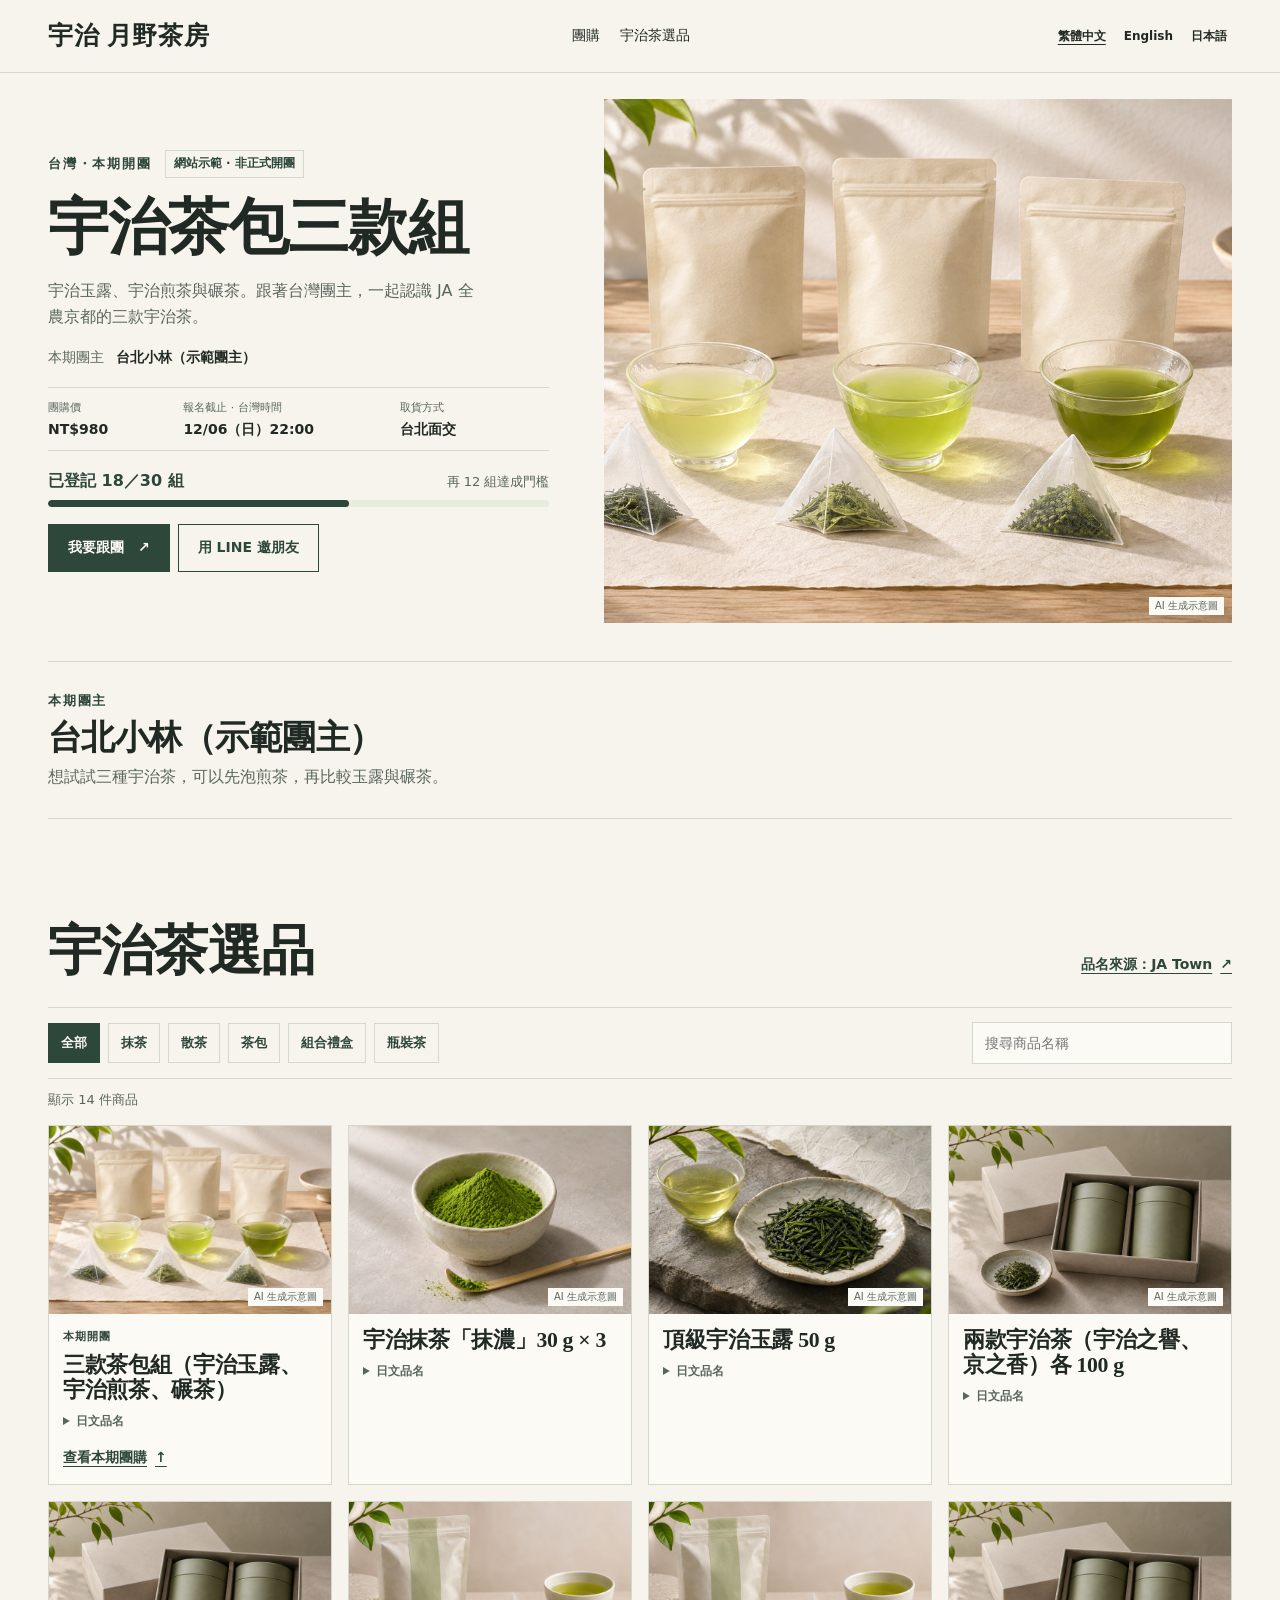
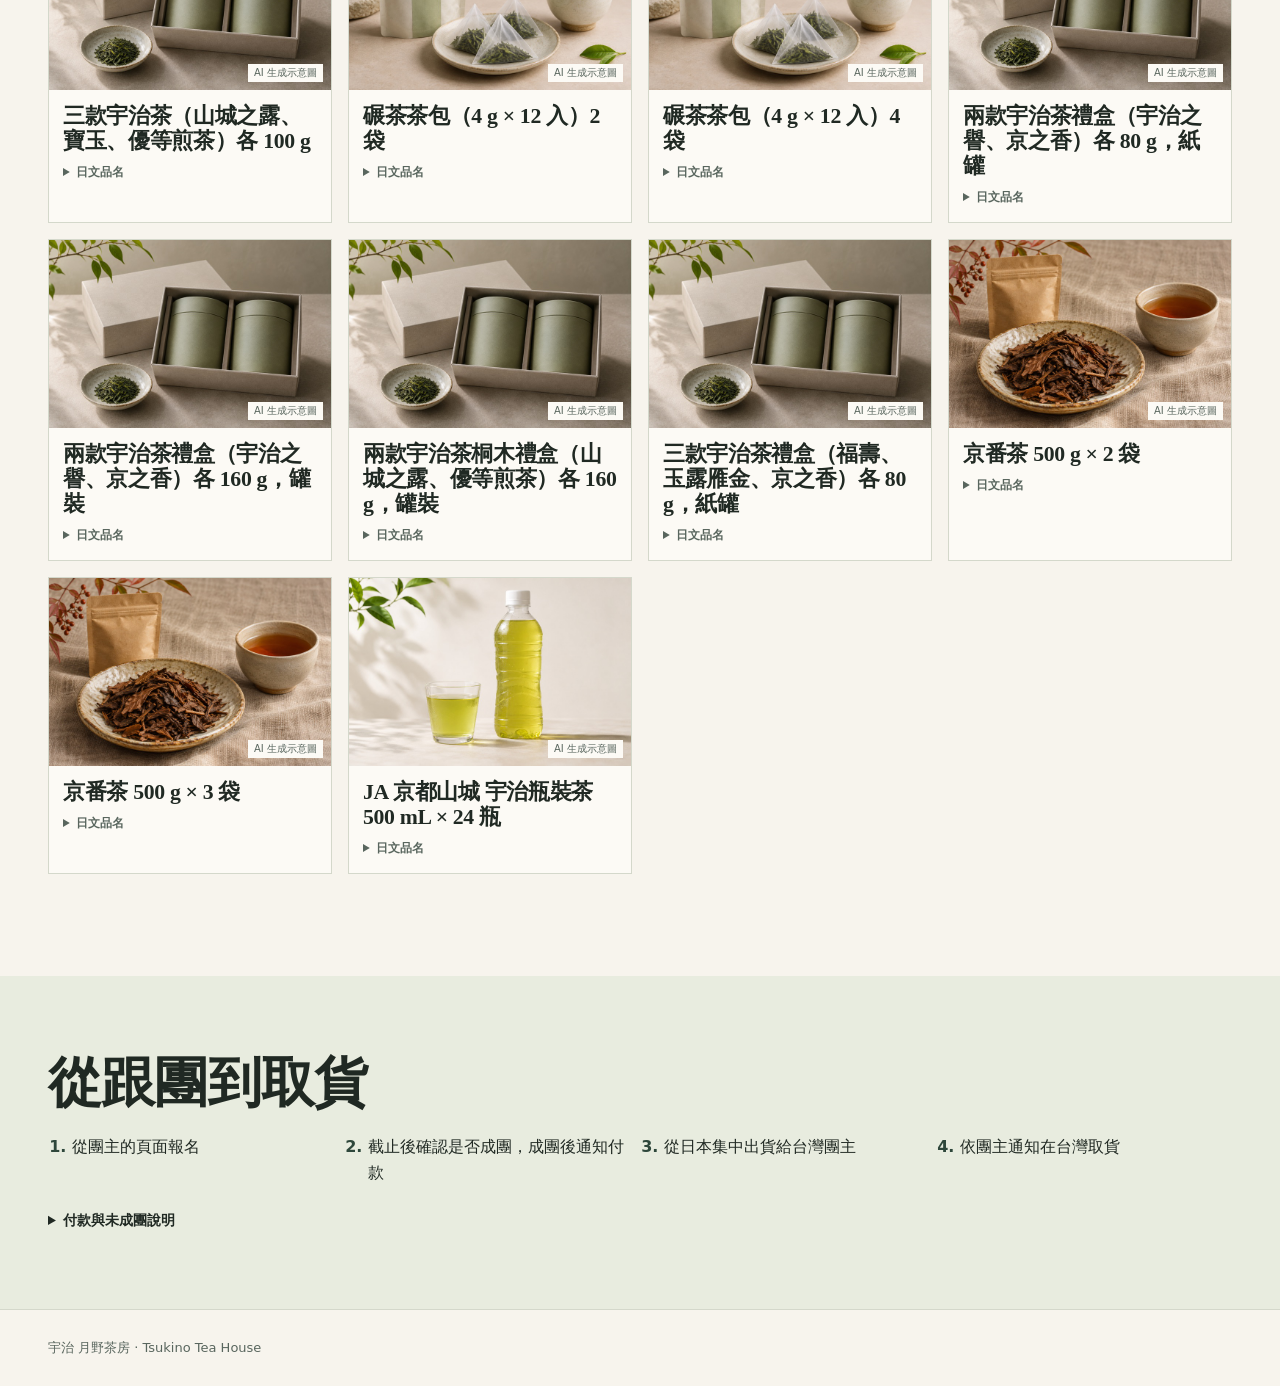
==== commit f1faf921: "Focus Tsukino group buy on 14 JA Kyoto teas with original photography" ====
--- a/shopify/tsukino-editorial/preview.html
+++ b/shopify/tsukino-editorial/preview.html
@@ -19,21 +19,17 @@
 .tsg-preview-languages [aria-pressed=true] { text-decoration:underline; text-underline-offset:4px; }
 .tsg-preview-footer { border-top:1px solid #d4d8cb; padding:27px 0; color:#59665e; font-size:13px; }
 @media(max-width:749px) { .tsg-previewbar .tsg-shell { min-height:59px; flex-wrap:wrap; gap:5px 10px; } .tsg-brand { font-size:19px; } .tsg-previewbar nav { display:none; } .tsg-preview-languages { gap:4px; } }
-.tsg-preview-product { border-top:1px solid #d4d8cb; padding-top:50px; background:#fcfaf5; }
-.tsg-preview-product .tsg-notes { padding-top:30px; }
-.tsg-preview-product button:disabled { opacity:.55; cursor:default; }
 </style></head><body>
-<main class="tsukino-editorial" lang="zh-TW" data-locale="zh-TW"><header class="tsg-previewbar"><div class="tsg-shell"><p class="tsg-brand">宇治 月野茶房</p><nav><a href="#tsukino-buy-zh-TW">團購</a><a href="#tsukino-buy-zh-TW-teas">茶品指南</a><a href="#product-zh-TW">商品頁示範</a></nav><div class="tsg-preview-languages" aria-label="Language"><button type="button" data-select="zh-TW" lang="zh-TW" aria-pressed="true">繁體中文</button><button type="button" data-select="en" lang="en" aria-pressed="false">English</button><button type="button" data-select="ja" lang="ja" aria-pressed="false">日本語</button></div></div></header><div class="tsukino-editorial">
+<main class="tsukino-editorial" lang="zh-TW" data-locale="zh-TW"><header class="tsg-previewbar"><div class="tsg-shell"><p class="tsg-brand">宇治 月野茶房</p><nav><a href="#tsukino-buy-zh-TW">團購</a><a href="#tsukino-buy-zh-TW-teas">宇治茶選品</a></nav><div class="tsg-preview-languages" aria-label="Language"><button type="button" data-select="zh-TW" lang="zh-TW" aria-pressed="true">繁體中文</button><button type="button" data-select="en" lang="en" aria-pressed="false">English</button><button type="button" data-select="ja" lang="ja" aria-pressed="false">日本語</button></div></div></header>
+<div class="tsukino-editorial">
   <section class="tsg-hero tsg-shell" id="tsukino-buy-zh-TW" aria-labelledby="tsukino-buy-zh-TW-title">
     <div class="tsg-copy">
       <div class="tsg-campaign-flags">
         <p class="tsg-kicker">台灣・本期開團</p>
-        <p class="tsg-state">網站示範 · 非正式開團</p>
-      </div>
-      <h1 id="tsukino-buy-zh-TW-title">宇治三款茶體驗組</h1>
-      <p class="tsg-lead">抹茶、煎茶、焙茶。跟著台灣團主，一起把月野茶房的三款日本茶帶回家。</p>
-      
-        <p class="tsg-campaign-host"><span>本期團主</span> 台北小林（示範團主）</p>
+        <p class="tsg-state" data-campaign-status>網站示範 · 非正式開團</p>
+      </div>
+      <h1 id="tsukino-buy-zh-TW-title">宇治茶包三款組</h1>
+      <p class="tsg-lead">宇治玉露、宇治煎茶與碾茶。跟著台灣團主，一起認識 JA 全農京都的三款宇治茶。</p><p class="tsg-campaign-host"><span>本期團主</span> 台北小林（示範團主）</p>
         <dl class="tsg-campaign-facts">
           <div><dt>團購價</dt><dd>NT$980</dd></div>
           <div><dt>報名截止 · 台灣時間</dt><dd>12/06（日）22:00</dd></div>
@@ -41,97 +37,144 @@
         </dl>
         <div class="tsg-progress">
           <div class="tsg-progress-copy">
-            <strong id="tsukino-buy-zh-TW-progress">已登記 18／30 組</strong>
-            <span>再 12 組達成門檻</span>
-          </div>
+            <strong id="tsukino-buy-zh-TW-progress">已登記 18／30 組</strong><span data-campaign-open-only>再 12 組達成門檻</span></div>
           <progress aria-label="已登記的組數" aria-describedby="tsukino-buy-zh-TW-progress" value="18" max="30">已登記 18／30 組</progress>
-        </div>
-        
-          <div class="tsg-campaign-actions">
+        </div><div class="tsg-campaign-actions">
             <details>
               <summary class="tsg-button">我要跟團 <span aria-hidden="true">↗</span></summary>
               <p class="tsg-demo-message">正式開團時會前往團主的報名頁。示範不收集報名資料，也不會收款。</p>
             </details>
             <details>
               <summary class="tsg-button tsg-button-outline">用 LINE 邀朋友</summary>
-              <p class="tsg-demo-message">正式開團時可透過 LINE 分享本團連結。這裡是邀請訊息示範。 <strong>一起團購宇治茶！ 宇治三款茶體驗組</strong></p>
-            </details>
-          </div>
-        
-      
-    </div>
+              <p class="tsg-demo-message">正式開團時可透過 LINE 分享本團連結。這裡是邀請訊息示範。 <strong>一起團購宇治茶！ 宇治茶包三款組</strong></p>
+            </details>
+          </div></div>
     <figure class="tsg-hero-media">
-      
-        <img src="assets/tsukino-pour.png" width="1536" height="1024" fetchpriority="high" alt="從深色茶壺倒出茶湯">
-      
+      <img src="assets/tsukino-ja-hero.jpg" width="1200" height="800" fetchpriority="high" alt="三杯宇治茶與茶包">
+      <figcaption>AI 生成示意圖</figcaption>
     </figure>
-  </section>
-  
-    <section class="tsg-host tsg-shell" aria-labelledby="tsukino-buy-zh-TW-host">
-      
-      <div>
+  </section><section class="tsg-host tsg-shell" aria-labelledby="tsukino-buy-zh-TW-host"><div>
         <p class="tsg-kicker">本期團主</p>
         <h2 id="tsukino-buy-zh-TW-host">台北小林（示範團主）</h2>
-        <blockquote>第一次喝，可以先從煎茶開始。抹茶做成拿鐵，焙茶留到飯後慢慢喝，一盒就能比較三種茶香。</blockquote>
-      </div>
-    </section>
-  
-  <section class="tsg-compare tsg-shell" aria-labelledby="tsukino-buy-zh-TW-teas" data-tsg-filter data-result-label="顯示 {count} 款茶">
-    <h2 id="tsukino-buy-zh-TW-teas">選一杯，合你口味的茶。</h2>
-    <fieldset class="tsg-filter-list" data-tea-filters hidden>
-      <legend>依飲用方式選茶</legend><button class="tsg-filter" type="button" data-tea-filter="all" aria-pressed="true">全部</button><button class="tsg-filter" type="button" data-tea-filter="first" aria-pressed="false">第一次嘗試</button><button class="tsg-filter" type="button" data-tea-filter="latte" aria-pressed="false">拿鐵</button><button class="tsg-filter" type="button" data-tea-filter="whisk" aria-pressed="false">茶筅點茶</button><button class="tsg-filter" type="button" data-tea-filter="pot" aria-pressed="false">茶壺沖泡</button><button class="tsg-filter" type="button" data-tea-filter="meal" aria-pressed="false">餐後</button></fieldset>
-    <span class="tsg-screen-reader" data-tea-filter-status aria-live="polite"></span>
-    <div class="tsg-grid"><article class="tsg-tea" data-tea-uses="latte whisk"><figure><img src="../../mvp/images/tea-1.webp" alt="抹茶" width="750" height="500" loading="lazy"></figure><h3>抹茶</h3><p class="tsg-card-meta"><span aria-hidden="true">★</span> 4.8 / 5 · 24 則評分<br>示意評分，非顧客評價</p>
-          <p>醇厚鮮味 · 點茶、拿鐵</p>
-          <div class="tsg-tags"><span>拿鐵</span><span>茶筅點茶</span></div><p class="tsg-card-meta"><strong>¥2,800 JPY</strong> · 30 g<br>¥93,333 JPY 每公斤</p><a class="tsg-link" href="https://uji-tsukino-sabo-demo.myshopify.com/products/uji-matcha-30g" aria-label="查看茶品 · 抹茶">查看茶品 <span aria-hidden="true">↗</span></a></article><article class="tsg-tea" data-tea-uses="first pot"><figure><img src="../../mvp/images/tea-0.webp" alt="煎茶" width="750" height="500" loading="lazy"></figure><h3>煎茶</h3>
-          <p>清香回甘 · 日常茶壺沖泡</p>
-          <div class="tsg-tags"><span>第一次嘗試</span><span>茶壺沖泡</span></div><p class="tsg-card-meta"><strong>¥1,980 JPY</strong> · 80 g<br>¥24,750 JPY 每公斤</p><a class="tsg-link" href="https://uji-tsukino-sabo-demo.myshopify.com/products/uji-sencha-80g" aria-label="查看茶品 · 煎茶">查看茶品 <span aria-hidden="true">↗</span></a></article><article class="tsg-tea" data-tea-uses="pot meal"><figure><img src="../../mvp/images/tea-2.webp" alt="焙茶" width="750" height="500" loading="lazy"></figure><h3>焙茶</h3>
-          <p>溫潤焙香 · 餐後飲用</p>
-          <div class="tsg-tags"><span>茶壺沖泡</span><span>餐後</span></div><p class="tsg-card-meta"><strong>¥1,680 JPY</strong> · 60 g<br>¥28,000 JPY 每公斤</p><a class="tsg-link" href="https://uji-tsukino-sabo-demo.myshopify.com/products/uji-hojicha-60g" aria-label="查看茶品 · 焙茶">查看茶品 <span aria-hidden="true">↗</span></a></article></div>
-    <a class="tsg-link" href="#product-zh-TW">試看商品頁設計 <span aria-hidden="true">↓</span></a><div class="tsg-brewing">
-      <h3>第一次泡這款茶？</h3><details><summary>抹茶</summary><p>將抹茶過篩，加少量溫水，用茶筅快速攪打。做拿鐵時，點好後再倒入牛奶或植物奶。</p></details><details><summary>煎茶</summary><p>把茶葉放入茶壺，倒入熱水沖泡，再將茶湯倒盡。用較溫的水可以讓滋味更柔和。</p></details><details><summary>焙茶</summary><p>用茶壺以熱水短時間沖泡。想保留清爽尾韻，可以先少浸泡一會兒，再依口味調整。</p></details></div>
-  </section>
+        <blockquote>想試試三種宇治茶，可以先泡煎茶，再比較玉露與碾茶。</blockquote>
+      </div>
+    </section><section class="tsg-compare tsg-shell" id="tsukino-buy-zh-TW-teas" aria-labelledby="tsukino-buy-zh-TW-catalog" data-tsg-filter data-result-label="顯示 {count} 件商品">
+  <div class="tsg-catalog-heading">
+    <h2 id="tsukino-buy-zh-TW-catalog">宇治茶選品</h2>
+    <a class="tsg-link" href="https://www.ja-town.com/shop/c/c4305_sgn/" target="_blank" rel="noopener noreferrer">品名來源：JA Town <span aria-hidden="true">↗</span></a>
+  </div>
+  <div class="tsg-catalog-controls" data-tea-filters hidden>
+    <div class="tsg-filter-list" role="group" aria-labelledby="tsukino-buy-zh-TW-catalog"><button class="tsg-filter" type="button" data-tea-filter="all" aria-pressed="true">全部</button><button class="tsg-filter" type="button" data-tea-filter="matcha" aria-pressed="false">抹茶</button><button class="tsg-filter" type="button" data-tea-filter="loose" aria-pressed="false">散茶</button><button class="tsg-filter" type="button" data-tea-filter="teabags" aria-pressed="false">茶包</button><button class="tsg-filter" type="button" data-tea-filter="sets" aria-pressed="false">組合禮盒</button><button class="tsg-filter" type="button" data-tea-filter="bottled" aria-pressed="false">瓶裝茶</button></div>
+    <label class="tsg-screen-reader" for="tsukino-buy-zh-TW-search">搜尋商品名稱</label>
+    <input class="tsg-search" id="tsukino-buy-zh-TW-search" type="search" data-tea-search placeholder="搜尋商品名稱">
+  </div>
+  <p class="tsg-catalog-count" data-tea-filter-status role="status" hidden></p>
+  <p class="tsg-catalog-count" data-tea-empty hidden>找不到符合的商品。</p>
+  <div class="tsg-grid tsg-catalog-grid"><article class="tsg-tea tsg-catalog-card" data-tea-uses="teabags sets" data-tea-search-text="三款茶包組（宇治玉露、宇治煎茶、碾茶） ティーバッグ3種セット(宇治玉露、宇治煎茶、碾茶)" data-item-code="01">
+        <figure>
+          <img src="assets/tsukino-ja-hero.jpg" alt="" width="1200" height="800" loading="lazy">
+          <figcaption>AI 生成示意圖</figcaption>
+        </figure>
+        <div class="tsg-catalog-card-body"><p class="tsg-catalog-featured">本期開團</p><h3>三款茶包組（宇治玉露、宇治煎茶、碾茶）</h3><details class="tsg-terms tsg-original-name"><summary>日文品名</summary><p lang="ja">ティーバッグ3種セット(宇治玉露、宇治煎茶、碾茶)</p></details><a class="tsg-link" href="#tsukino-buy-zh-TW">查看本期團購 <span aria-hidden="true">↑</span></a></div>
+      </article><article class="tsg-tea tsg-catalog-card" data-tea-uses="matcha" data-tea-search-text="宇治抹茶「抹濃」30 g × 3 宇治抹茶-抹濃- 30g×3個" data-item-code="02">
+        <figure>
+          <img src="assets/tsukino-ja-matcha.jpg" alt="" width="768" height="512" loading="lazy">
+          <figcaption>AI 生成示意圖</figcaption>
+        </figure>
+        <div class="tsg-catalog-card-body"><h3>宇治抹茶「抹濃」30 g × 3</h3><details class="tsg-terms tsg-original-name"><summary>日文品名</summary><p lang="ja">宇治抹茶-抹濃- 30g×3個</p></details></div>
+      </article><article class="tsg-tea tsg-catalog-card" data-tea-uses="loose" data-tea-search-text="頂級宇治玉露 50 g プレミアム宇治玉露 50g" data-item-code="03">
+        <figure>
+          <img src="assets/tsukino-ja-loose.jpg" alt="" width="768" height="512" loading="lazy">
+          <figcaption>AI 生成示意圖</figcaption>
+        </figure>
+        <div class="tsg-catalog-card-body"><h3>頂級宇治玉露 50 g</h3><details class="tsg-terms tsg-original-name"><summary>日文品名</summary><p lang="ja">プレミアム宇治玉露 50g</p></details></div>
+      </article><article class="tsg-tea tsg-catalog-card" data-tea-uses="sets" data-tea-search-text="兩款宇治茶（宇治之譽、京之香）各 100 g 宇治茶2種セット(宇治の誉、京の香り 各100g)" data-item-code="04">
+        <figure>
+          <img src="assets/tsukino-ja-gifts.jpg" alt="" width="768" height="512" loading="lazy">
+          <figcaption>AI 生成示意圖</figcaption>
+        </figure>
+        <div class="tsg-catalog-card-body"><h3>兩款宇治茶（宇治之譽、京之香）各 100 g</h3><details class="tsg-terms tsg-original-name"><summary>日文品名</summary><p lang="ja">宇治茶2種セット(宇治の誉、京の香り 各100g)</p></details></div>
+      </article><article class="tsg-tea tsg-catalog-card" data-tea-uses="sets" data-tea-search-text="三款宇治茶（山城之露、寶玉、優等煎茶）各 100 g 宇治茶3種セット(山城の露、宝玉、優等煎茶 各100g)" data-item-code="05">
+        <figure>
+          <img src="assets/tsukino-ja-gifts.jpg" alt="" width="768" height="512" loading="lazy">
+          <figcaption>AI 生成示意圖</figcaption>
+        </figure>
+        <div class="tsg-catalog-card-body"><h3>三款宇治茶（山城之露、寶玉、優等煎茶）各 100 g</h3><details class="tsg-terms tsg-original-name"><summary>日文品名</summary><p lang="ja">宇治茶3種セット(山城の露、宝玉、優等煎茶 各100g)</p></details></div>
+      </article><article class="tsg-tea tsg-catalog-card" data-tea-uses="teabags" data-tea-search-text="碾茶茶包（4 g × 12 入）2 袋 碾茶ティーバッグ(4g×12p) 2袋セット" data-item-code="06">
+        <figure>
+          <img src="assets/tsukino-ja-teabags.jpg" alt="" width="768" height="512" loading="lazy">
+          <figcaption>AI 生成示意圖</figcaption>
+        </figure>
+        <div class="tsg-catalog-card-body"><h3>碾茶茶包（4 g × 12 入）2 袋</h3><details class="tsg-terms tsg-original-name"><summary>日文品名</summary><p lang="ja">碾茶ティーバッグ(4g×12p) 2袋セット</p></details></div>
+      </article><article class="tsg-tea tsg-catalog-card" data-tea-uses="teabags" data-tea-search-text="碾茶茶包（4 g × 12 入）4 袋 碾茶ティーバッグ(4g×12p) 4袋セット" data-item-code="07">
+        <figure>
+          <img src="assets/tsukino-ja-teabags.jpg" alt="" width="768" height="512" loading="lazy">
+          <figcaption>AI 生成示意圖</figcaption>
+        </figure>
+        <div class="tsg-catalog-card-body"><h3>碾茶茶包（4 g × 12 入）4 袋</h3><details class="tsg-terms tsg-original-name"><summary>日文品名</summary><p lang="ja">碾茶ティーバッグ(4g×12p) 4袋セット</p></details></div>
+      </article><article class="tsg-tea tsg-catalog-card" data-tea-uses="sets" data-tea-search-text="兩款宇治茶禮盒（宇治之譽、京之香）各 80 g，紙罐 宇治茶2種詰合せ(宇治の誉、京の香り 各80g 紙缶入り)" data-item-code="08">
+        <figure>
+          <img src="assets/tsukino-ja-gifts.jpg" alt="" width="768" height="512" loading="lazy">
+          <figcaption>AI 生成示意圖</figcaption>
+        </figure>
+        <div class="tsg-catalog-card-body"><h3>兩款宇治茶禮盒（宇治之譽、京之香）各 80 g，紙罐</h3><details class="tsg-terms tsg-original-name"><summary>日文品名</summary><p lang="ja">宇治茶2種詰合せ(宇治の誉、京の香り 各80g 紙缶入り)</p></details></div>
+      </article><article class="tsg-tea tsg-catalog-card" data-tea-uses="sets" data-tea-search-text="兩款宇治茶禮盒（宇治之譽、京之香）各 160 g，罐裝 宇治茶2種詰合せ(宇治の誉、京の香り 各160g缶入り)" data-item-code="09">
+        <figure>
+          <img src="assets/tsukino-ja-gifts.jpg" alt="" width="768" height="512" loading="lazy">
+          <figcaption>AI 生成示意圖</figcaption>
+        </figure>
+        <div class="tsg-catalog-card-body"><h3>兩款宇治茶禮盒（宇治之譽、京之香）各 160 g，罐裝</h3><details class="tsg-terms tsg-original-name"><summary>日文品名</summary><p lang="ja">宇治茶2種詰合せ(宇治の誉、京の香り 各160g缶入り)</p></details></div>
+      </article><article class="tsg-tea tsg-catalog-card" data-tea-uses="sets" data-tea-search-text="兩款宇治茶桐木禮盒（山城之露、優等煎茶）各 160 g，罐裝 宇治茶2種詰合せ(山城の露、優等煎茶 各160g缶入り 桐箱)" data-item-code="10">
+        <figure>
+          <img src="assets/tsukino-ja-gifts.jpg" alt="" width="768" height="512" loading="lazy">
+          <figcaption>AI 生成示意圖</figcaption>
+        </figure>
+        <div class="tsg-catalog-card-body"><h3>兩款宇治茶桐木禮盒（山城之露、優等煎茶）各 160 g，罐裝</h3><details class="tsg-terms tsg-original-name"><summary>日文品名</summary><p lang="ja">宇治茶2種詰合せ(山城の露、優等煎茶 各160g缶入り 桐箱)</p></details></div>
+      </article><article class="tsg-tea tsg-catalog-card" data-tea-uses="sets" data-tea-search-text="三款宇治茶禮盒（福壽、玉露雁金、京之香）各 80 g，紙罐 宇治茶3種詰合せ(福寿、玉露かりがね、京の香り 各80g 紙缶入り)" data-item-code="11">
+        <figure>
+          <img src="assets/tsukino-ja-gifts.jpg" alt="" width="768" height="512" loading="lazy">
+          <figcaption>AI 生成示意圖</figcaption>
+        </figure>
+        <div class="tsg-catalog-card-body"><h3>三款宇治茶禮盒（福壽、玉露雁金、京之香）各 80 g，紙罐</h3><details class="tsg-terms tsg-original-name"><summary>日文品名</summary><p lang="ja">宇治茶3種詰合せ(福寿、玉露かりがね、京の香り 各80g 紙缶入り)</p></details></div>
+      </article><article class="tsg-tea tsg-catalog-card" data-tea-uses="loose bancha" data-tea-search-text="京番茶 500 g × 2 袋 京番茶 500g×2本" data-item-code="12">
+        <figure>
+          <img src="assets/tsukino-ja-bancha.jpg" alt="" width="768" height="512" loading="lazy">
+          <figcaption>AI 生成示意圖</figcaption>
+        </figure>
+        <div class="tsg-catalog-card-body"><h3>京番茶 500 g × 2 袋</h3><details class="tsg-terms tsg-original-name"><summary>日文品名</summary><p lang="ja">京番茶 500g×2本</p></details></div>
+      </article><article class="tsg-tea tsg-catalog-card" data-tea-uses="loose bancha" data-tea-search-text="京番茶 500 g × 3 袋 京番茶 500g×3本" data-item-code="13">
+        <figure>
+          <img src="assets/tsukino-ja-bancha.jpg" alt="" width="768" height="512" loading="lazy">
+          <figcaption>AI 生成示意圖</figcaption>
+        </figure>
+        <div class="tsg-catalog-card-body"><h3>京番茶 500 g × 3 袋</h3><details class="tsg-terms tsg-original-name"><summary>日文品名</summary><p lang="ja">京番茶 500g×3本</p></details></div>
+      </article><article class="tsg-tea tsg-catalog-card" data-tea-uses="bottled" data-tea-search-text="JA 京都山城 宇治瓶裝茶 500 mL × 24 瓶 JA京都やましろ 宇治茶 ペットボトル 500ml×24本" data-item-code="14">
+        <figure>
+          <img src="assets/tsukino-ja-bottled.jpg" alt="" width="768" height="512" loading="lazy">
+          <figcaption>AI 生成示意圖</figcaption>
+        </figure>
+        <div class="tsg-catalog-card-body"><h3>JA 京都山城 宇治瓶裝茶 500 mL × 24 瓶</h3><details class="tsg-terms tsg-original-name"><summary>日文品名</summary><p lang="ja">JA京都やましろ 宇治茶 ペットボトル 500ml×24本</p></details></div>
+      </article></div>
+</section>
+
   <section class="tsg-delivery" aria-labelledby="tsukino-buy-zh-TW-delivery">
     <div class="tsg-shell">
       <h2 id="tsukino-buy-zh-TW-delivery">從跟團到取貨</h2>
-      <ol><li>從團主的頁面報名</li><li>截止後確認是否成團，成團後通知付款</li><li>從日本集中出貨給台灣團主</li><li>依團主通知在台灣取貨</li></ol>
-      <details class="tsg-terms"><summary>付款與未成團說明</summary><p>成團後通知付款。若未成團，無須付款。</p></details>
-    </div>
+      <ol><li>從團主的頁面報名</li><li>截止後確認是否成團，成團後通知付款</li><li>從日本集中出貨給台灣團主</li><li>依團主通知在台灣取貨</li></ol><details class="tsg-terms"><summary>付款與未成團說明</summary><p>成團後通知付款。若未成團，無須付款。</p></details></div>
   </section>
 </div>
 
-<section class="tsg-preview-product" id="product-zh-TW"><div class="tsg-shell tsg-preview-product-heading"><p class="tsg-kicker">商品頁示範 · 設計預覽</p><h2>宇治抹茶 30g</h2><p class="tsg-pending">示意方案，尚未開放訂閱</p></div>
-  
-  <div class="tsukino-editorial">
-    <section class="tsg-notes tsg-shell tsg-detail-layout" aria-labelledby="tsukino-tea-details-zh-TW"><figure><img src="../../mvp/images/tea-1.webp" alt="宇治抹茶 30g" width="750" height="500" loading="lazy"></figure><div>
-        <h2 id="tsukino-tea-details-zh-TW">產地與沖泡</h2><div class="tsg-lead"><p>將抹茶過篩，加少量溫水，用茶筅快速攪打。做拿鐵時，點好後再倒入牛奶或植物奶。</p></div><dl class="tsg-facts"><div><dt>產區</dt><dd>待生產者確認</dd></div><div><dt>茶農／茶園</dt><dd>待生產者確認</dd></div><div><dt>茶樹品種</dt><dd>待生產者確認</dd></div><div><dt>海拔</dt><dd>待生產者確認</dd></div><div><dt>採收季節</dt><dd>待生產者確認</dd></div></dl><div class="tsg-purchase" data-tsg-purchase data-grams="30" data-per-cup="2" data-single-price="¥2,800 JPY" hidden>
-            <form action="#" method="get" data-preview-form>
-              <input type="hidden" name="id" value="17">
-              <fieldset>
-                <legend>購買方式</legend><label><input type="radio" name="tsukino_purchase_mode" value="once" data-purchase-mode checked> 單次購買</label><label><input type="radio" name="tsukino_purchase_mode" value="subscription" data-purchase-mode> 定期配送</label>
-              </fieldset>
-              <div class="tsg-delivery-options" data-delivery-options hidden>
-                <label for="tsukino-tea-details-zh-TW-plan">配送頻率</label>
-                <select name="selling_plan" id="tsukino-tea-details-zh-TW-plan" data-selling-plan disabled><option value="1" data-price="¥2,520 JPY">每 2 週 · ¥2,520 JPY</option><option value="2" data-price="¥2,520 JPY">每 4 週 · ¥2,520 JPY</option><option value="3" data-price="¥2,520 JPY">每 6 週 · ¥2,520 JPY</option></select><label for="tsukino-tea-details-zh-TW-cups">每天喝幾杯？</label>
-                  <select id="tsukino-tea-details-zh-TW-cups" data-cups><option value="1">1</option><option value="2">2</option><option value="3">3</option><option value="4">4</option></select>
-                  <p class="tsg-cadence" data-cadence-estimate data-template="一罐約喝 {days} 天，可挑選接近的配送週期。" aria-live="polite"></p></div>
-              <p class="tsg-purchase-price" data-purchase-price aria-live="polite">¥2,800 JPY</p>
-              <button class="tsg-button" type="button" disabled>加入購物車</button>
-            </form>
-          </div></div>
-    </section>
-  </div></section><footer class="tsg-preview-footer"><div class="tsg-shell">宇治 月野茶房 · Tsukino Tea House</div></footer></main>
-<main class="tsukino-editorial" lang="en" data-locale="en" hidden><header class="tsg-previewbar"><div class="tsg-shell"><p class="tsg-brand">宇治 月野茶房</p><nav><a href="#tsukino-buy-en">Group buy</a><a href="#tsukino-buy-en-teas">Tea guide</a><a href="#product-en">Product page demo</a></nav><div class="tsg-preview-languages" aria-label="Language"><button type="button" data-select="zh-TW" lang="zh-TW" aria-pressed="false">繁體中文</button><button type="button" data-select="en" lang="en" aria-pressed="true">English</button><button type="button" data-select="ja" lang="ja" aria-pressed="false">日本語</button></div></div></header><div class="tsukino-editorial">
+<footer class="tsg-preview-footer"><div class="tsg-shell">宇治 月野茶房 · Tsukino Tea House</div></footer></main>
+<main class="tsukino-editorial" lang="en" data-locale="en" hidden><header class="tsg-previewbar"><div class="tsg-shell"><p class="tsg-brand">宇治 月野茶房</p><nav><a href="#tsukino-buy-en">Group buy</a><a href="#tsukino-buy-en-teas">Tea catalog</a></nav><div class="tsg-preview-languages" aria-label="Language"><button type="button" data-select="zh-TW" lang="zh-TW" aria-pressed="false">繁體中文</button><button type="button" data-select="en" lang="en" aria-pressed="true">English</button><button type="button" data-select="ja" lang="ja" aria-pressed="false">日本語</button></div></div></header>
+<div class="tsukino-editorial">
   <section class="tsg-hero tsg-shell" id="tsukino-buy-en" aria-labelledby="tsukino-buy-en-title">
     <div class="tsg-copy">
       <div class="tsg-campaign-flags">
         <p class="tsg-kicker">Taiwan · current group buy</p>
-        <p class="tsg-state">Demo · Sample campaign</p>
-      </div>
-      <h1 id="tsukino-buy-en-title">Uji Tea Tasting Set</h1>
-      <p class="tsg-lead">Matcha, sencha, and hojicha. Bring three Japanese teas to Taiwan with a local group organizer.</p>
-      
-        <p class="tsg-campaign-host"><span>Your group organizer</span> Lin in Taipei (demo organizer)</p>
+        <p class="tsg-state" data-campaign-status>Demo · Sample campaign</p>
+      </div>
+      <h1 id="tsukino-buy-en-title">Three Uji Tea Bag Varieties</h1>
+      <p class="tsg-lead">Uji gyokuro, Uji sencha, and tencha. Explore three Japanese teas from JA Zen-Noh Kyoto through our Taiwan group buy.</p><p class="tsg-campaign-host"><span>Your group organizer</span> Lin in Taipei (demo organizer)</p>
         <dl class="tsg-campaign-facts">
           <div><dt>Group-buy price</dt><dd>NT$980</dd></div>
           <div><dt>Signup deadline · Taiwan time</dt><dd>Sunday, Dec 6 at 22:00</dd></div>
@@ -139,97 +182,144 @@
         </dl>
         <div class="tsg-progress">
           <div class="tsg-progress-copy">
-            <strong id="tsukino-buy-en-progress">18 of 30 sets registered</strong>
-            <span>12 more to reach the minimum</span>
-          </div>
+            <strong id="tsukino-buy-en-progress">18 of 30 sets registered</strong><span data-campaign-open-only>12 more to reach the minimum</span></div>
           <progress aria-label="Sets registered" aria-describedby="tsukino-buy-en-progress" value="18" max="30">18 of 30 sets registered</progress>
-        </div>
-        
-          <div class="tsg-campaign-actions">
+        </div><div class="tsg-campaign-actions">
             <details>
               <summary class="tsg-button">Join the group buy <span aria-hidden="true">↗</span></summary>
               <p class="tsg-demo-message">The organizer’s signup page opens here in an active campaign. This demo does not collect registrations or payments.</p>
             </details>
             <details>
               <summary class="tsg-button tsg-button-outline">Invite friends on LINE</summary>
-              <p class="tsg-demo-message">In an active campaign, this shares the group-buy page on LINE. Here is an example invitation. <strong>Let’s order a Japanese tea tasting set together. Uji Tea Tasting Set</strong></p>
-            </details>
-          </div>
-        
-      
-    </div>
+              <p class="tsg-demo-message">In an active campaign, this shares the group-buy page on LINE. Here is an example invitation. <strong>Let’s order a Japanese tea tasting set together. Three Uji Tea Bag Varieties</strong></p>
+            </details>
+          </div></div>
     <figure class="tsg-hero-media">
-      
-        <img src="assets/tsukino-pour.png" width="1536" height="1024" fetchpriority="high" alt="Tea pouring from a dark teapot">
-      
+      <img src="assets/tsukino-ja-hero.jpg" width="1200" height="800" fetchpriority="high" alt="Three cups of Uji tea with tea bags">
+      <figcaption>AI-generated illustration</figcaption>
     </figure>
-  </section>
-  
-    <section class="tsg-host tsg-shell" aria-labelledby="tsukino-buy-en-host">
-      
-      <div>
+  </section><section class="tsg-host tsg-shell" aria-labelledby="tsukino-buy-en-host"><div>
         <p class="tsg-kicker">Your group organizer</p>
         <h2 id="tsukino-buy-en-host">Lin in Taipei (demo organizer)</h2>
-        <blockquote>Start with the sencha, whisk the matcha into a latte, and save the hojicha for after dinner. There are three ways to enjoy the same box.</blockquote>
-      </div>
-    </section>
-  
-  <section class="tsg-compare tsg-shell" aria-labelledby="tsukino-buy-en-teas" data-tsg-filter data-result-label="{count} teas shown">
-    <h2 id="tsukino-buy-en-teas">Find a tea for your taste.</h2>
-    <fieldset class="tsg-filter-list" data-tea-filters hidden>
-      <legend>Choose by how you drink it</legend><button class="tsg-filter" type="button" data-tea-filter="all" aria-pressed="true">All teas</button><button class="tsg-filter" type="button" data-tea-filter="first" aria-pressed="false">First cup</button><button class="tsg-filter" type="button" data-tea-filter="latte" aria-pressed="false">Latte</button><button class="tsg-filter" type="button" data-tea-filter="whisk" aria-pressed="false">Whisked</button><button class="tsg-filter" type="button" data-tea-filter="pot" aria-pressed="false">Teapot</button><button class="tsg-filter" type="button" data-tea-filter="meal" aria-pressed="false">After a meal</button></fieldset>
-    <span class="tsg-screen-reader" data-tea-filter-status aria-live="polite"></span>
-    <div class="tsg-grid"><article class="tsg-tea" data-tea-uses="latte whisk"><figure><img src="../../mvp/images/tea-1.webp" alt="Matcha" width="750" height="500" loading="lazy"></figure><h3>Matcha</h3><p class="tsg-card-meta"><span aria-hidden="true">★</span> 4.8 / 5 · 24 ratings<br>Illustrative rating, no customer review</p>
-          <p>Mellow umami · Whisked or in a latte</p>
-          <div class="tsg-tags"><span>Latte</span><span>Whisked</span></div><p class="tsg-card-meta"><strong>¥2,800 JPY</strong> · 30 g<br>¥93,333 JPY per kg</p><a class="tsg-link" href="https://uji-tsukino-sabo-demo.myshopify.com/products/uji-matcha-30g" aria-label="View tea details · Matcha">View tea details <span aria-hidden="true">↗</span></a></article><article class="tsg-tea" data-tea-uses="first pot"><figure><img src="../../mvp/images/tea-0.webp" alt="Sencha" width="750" height="500" loading="lazy"></figure><h3>Sencha</h3>
-          <p>Fresh and lightly sweet · Everyday brewing</p>
-          <div class="tsg-tags"><span>First cup</span><span>Teapot</span></div><p class="tsg-card-meta"><strong>¥1,980 JPY</strong> · 80 g<br>¥24,750 JPY per kg</p><a class="tsg-link" href="https://uji-tsukino-sabo-demo.myshopify.com/products/uji-sencha-80g" aria-label="View tea details · Sencha">View tea details <span aria-hidden="true">↗</span></a></article><article class="tsg-tea" data-tea-uses="pot meal"><figure><img src="../../mvp/images/tea-2.webp" alt="Hojicha" width="750" height="500" loading="lazy"></figure><h3>Hojicha</h3>
-          <p>Toasty and light · After a meal</p>
-          <div class="tsg-tags"><span>Teapot</span><span>After a meal</span></div><p class="tsg-card-meta"><strong>¥1,680 JPY</strong> · 60 g<br>¥28,000 JPY per kg</p><a class="tsg-link" href="https://uji-tsukino-sabo-demo.myshopify.com/products/uji-hojicha-60g" aria-label="View tea details · Hojicha">View tea details <span aria-hidden="true">↗</span></a></article></div>
-    <a class="tsg-link" href="#product-en">Preview the product page <span aria-hidden="true">↓</span></a><div class="tsg-brewing">
-      <h3>How to prepare each tea</h3><details><summary>Matcha</summary><p>Sift the matcha, add a little warm water, and whisk briskly with a chasen. For a latte, add milk or plant milk after whisking.</p></details><details><summary>Sencha</summary><p>Steep the leaves in a teapot and pour out all the tea. Use slightly cooler water for a softer taste.</p></details><details><summary>Hojicha</summary><p>Steep briefly in a teapot with hot water. Start with a short steep for a clean finish, then adjust to taste.</p></details></div>
-  </section>
+        <blockquote>Start with Uji sencha, then brew the gyokuro and tencha side by side.</blockquote>
+      </div>
+    </section><section class="tsg-compare tsg-shell" id="tsukino-buy-en-teas" aria-labelledby="tsukino-buy-en-catalog" data-tsg-filter data-result-label="{count} products shown">
+  <div class="tsg-catalog-heading">
+    <h2 id="tsukino-buy-en-catalog">Explore the Uji tea catalog</h2>
+    <a class="tsg-link" href="https://www.ja-town.com/shop/c/c4305_sgn/" target="_blank" rel="noopener noreferrer">Source: JA Town <span aria-hidden="true">↗</span></a>
+  </div>
+  <div class="tsg-catalog-controls" data-tea-filters hidden>
+    <div class="tsg-filter-list" role="group" aria-labelledby="tsukino-buy-en-catalog"><button class="tsg-filter" type="button" data-tea-filter="all" aria-pressed="true">All</button><button class="tsg-filter" type="button" data-tea-filter="matcha" aria-pressed="false">Matcha</button><button class="tsg-filter" type="button" data-tea-filter="loose" aria-pressed="false">Loose tea</button><button class="tsg-filter" type="button" data-tea-filter="teabags" aria-pressed="false">Tea bags</button><button class="tsg-filter" type="button" data-tea-filter="sets" aria-pressed="false">Assortments</button><button class="tsg-filter" type="button" data-tea-filter="bottled" aria-pressed="false">Bottled tea</button></div>
+    <label class="tsg-screen-reader" for="tsukino-buy-en-search">Search by product name</label>
+    <input class="tsg-search" id="tsukino-buy-en-search" type="search" data-tea-search placeholder="Search by product name">
+  </div>
+  <p class="tsg-catalog-count" data-tea-filter-status role="status" hidden></p>
+  <p class="tsg-catalog-count" data-tea-empty hidden>No products match your search.</p>
+  <div class="tsg-grid tsg-catalog-grid"><article class="tsg-tea tsg-catalog-card" data-tea-uses="teabags sets" data-tea-search-text="Three Tea Bag Set (Uji Gyokuro, Uji Sencha, Tencha) ティーバッグ3種セット(宇治玉露、宇治煎茶、碾茶)" data-item-code="01">
+        <figure>
+          <img src="assets/tsukino-ja-hero.jpg" alt="" width="1200" height="800" loading="lazy">
+          <figcaption>AI-generated illustration</figcaption>
+        </figure>
+        <div class="tsg-catalog-card-body"><p class="tsg-catalog-featured">Current group buy</p><h3>Three Tea Bag Set (Uji Gyokuro, Uji Sencha, Tencha)</h3><details class="tsg-terms tsg-original-name"><summary>Japanese product name</summary><p lang="ja">ティーバッグ3種セット(宇治玉露、宇治煎茶、碾茶)</p></details><a class="tsg-link" href="#tsukino-buy-en">See this group buy <span aria-hidden="true">↑</span></a></div>
+      </article><article class="tsg-tea tsg-catalog-card" data-tea-uses="matcha" data-tea-search-text="Uji Matcha “Maccha Koi” · 30 g × 3 宇治抹茶-抹濃- 30g×3個" data-item-code="02">
+        <figure>
+          <img src="assets/tsukino-ja-matcha.jpg" alt="" width="768" height="512" loading="lazy">
+          <figcaption>AI-generated illustration</figcaption>
+        </figure>
+        <div class="tsg-catalog-card-body"><h3>Uji Matcha “Maccha Koi” · 30 g × 3</h3><details class="tsg-terms tsg-original-name"><summary>Japanese product name</summary><p lang="ja">宇治抹茶-抹濃- 30g×3個</p></details></div>
+      </article><article class="tsg-tea tsg-catalog-card" data-tea-uses="loose" data-tea-search-text="Premium Uji Gyokuro · 50 g プレミアム宇治玉露 50g" data-item-code="03">
+        <figure>
+          <img src="assets/tsukino-ja-loose.jpg" alt="" width="768" height="512" loading="lazy">
+          <figcaption>AI-generated illustration</figcaption>
+        </figure>
+        <div class="tsg-catalog-card-body"><h3>Premium Uji Gyokuro · 50 g</h3><details class="tsg-terms tsg-original-name"><summary>Japanese product name</summary><p lang="ja">プレミアム宇治玉露 50g</p></details></div>
+      </article><article class="tsg-tea tsg-catalog-card" data-tea-uses="sets" data-tea-search-text="Two Uji Teas (Uji no Homare, Kyo no Kaori) · 100 g each 宇治茶2種セット(宇治の誉、京の香り 各100g)" data-item-code="04">
+        <figure>
+          <img src="assets/tsukino-ja-gifts.jpg" alt="" width="768" height="512" loading="lazy">
+          <figcaption>AI-generated illustration</figcaption>
+        </figure>
+        <div class="tsg-catalog-card-body"><h3>Two Uji Teas (Uji no Homare, Kyo no Kaori) · 100 g each</h3><details class="tsg-terms tsg-original-name"><summary>Japanese product name</summary><p lang="ja">宇治茶2種セット(宇治の誉、京の香り 各100g)</p></details></div>
+      </article><article class="tsg-tea tsg-catalog-card" data-tea-uses="sets" data-tea-search-text="Three Uji Teas (Yamashiro no Tsuyu, Hogyoku, Sencha) · 100 g each 宇治茶3種セット(山城の露、宝玉、優等煎茶 各100g)" data-item-code="05">
+        <figure>
+          <img src="assets/tsukino-ja-gifts.jpg" alt="" width="768" height="512" loading="lazy">
+          <figcaption>AI-generated illustration</figcaption>
+        </figure>
+        <div class="tsg-catalog-card-body"><h3>Three Uji Teas (Yamashiro no Tsuyu, Hogyoku, Sencha) · 100 g each</h3><details class="tsg-terms tsg-original-name"><summary>Japanese product name</summary><p lang="ja">宇治茶3種セット(山城の露、宝玉、優等煎茶 各100g)</p></details></div>
+      </article><article class="tsg-tea tsg-catalog-card" data-tea-uses="teabags" data-tea-search-text="Tencha Tea Bags (4 g × 12) · 2 packs 碾茶ティーバッグ(4g×12p) 2袋セット" data-item-code="06">
+        <figure>
+          <img src="assets/tsukino-ja-teabags.jpg" alt="" width="768" height="512" loading="lazy">
+          <figcaption>AI-generated illustration</figcaption>
+        </figure>
+        <div class="tsg-catalog-card-body"><h3>Tencha Tea Bags (4 g × 12) · 2 packs</h3><details class="tsg-terms tsg-original-name"><summary>Japanese product name</summary><p lang="ja">碾茶ティーバッグ(4g×12p) 2袋セット</p></details></div>
+      </article><article class="tsg-tea tsg-catalog-card" data-tea-uses="teabags" data-tea-search-text="Tencha Tea Bags (4 g × 12) · 4 packs 碾茶ティーバッグ(4g×12p) 4袋セット" data-item-code="07">
+        <figure>
+          <img src="assets/tsukino-ja-teabags.jpg" alt="" width="768" height="512" loading="lazy">
+          <figcaption>AI-generated illustration</figcaption>
+        </figure>
+        <div class="tsg-catalog-card-body"><h3>Tencha Tea Bags (4 g × 12) · 4 packs</h3><details class="tsg-terms tsg-original-name"><summary>Japanese product name</summary><p lang="ja">碾茶ティーバッグ(4g×12p) 4袋セット</p></details></div>
+      </article><article class="tsg-tea tsg-catalog-card" data-tea-uses="sets" data-tea-search-text="Two Uji Teas Gift Set (Uji no Homare, Kyo no Kaori) · 80 g per paper tin 宇治茶2種詰合せ(宇治の誉、京の香り 各80g 紙缶入り)" data-item-code="08">
+        <figure>
+          <img src="assets/tsukino-ja-gifts.jpg" alt="" width="768" height="512" loading="lazy">
+          <figcaption>AI-generated illustration</figcaption>
+        </figure>
+        <div class="tsg-catalog-card-body"><h3>Two Uji Teas Gift Set (Uji no Homare, Kyo no Kaori) · 80 g per paper tin</h3><details class="tsg-terms tsg-original-name"><summary>Japanese product name</summary><p lang="ja">宇治茶2種詰合せ(宇治の誉、京の香り 各80g 紙缶入り)</p></details></div>
+      </article><article class="tsg-tea tsg-catalog-card" data-tea-uses="sets" data-tea-search-text="Two Uji Teas Gift Set (Uji no Homare, Kyo no Kaori) · 160 g per tin 宇治茶2種詰合せ(宇治の誉、京の香り 各160g缶入り)" data-item-code="09">
+        <figure>
+          <img src="assets/tsukino-ja-gifts.jpg" alt="" width="768" height="512" loading="lazy">
+          <figcaption>AI-generated illustration</figcaption>
+        </figure>
+        <div class="tsg-catalog-card-body"><h3>Two Uji Teas Gift Set (Uji no Homare, Kyo no Kaori) · 160 g per tin</h3><details class="tsg-terms tsg-original-name"><summary>Japanese product name</summary><p lang="ja">宇治茶2種詰合せ(宇治の誉、京の香り 各160g缶入り)</p></details></div>
+      </article><article class="tsg-tea tsg-catalog-card" data-tea-uses="sets" data-tea-search-text="Two Uji Teas in a Paulownia Gift Box (Yamashiro no Tsuyu, Sencha) · 160 g per tin 宇治茶2種詰合せ(山城の露、優等煎茶 各160g缶入り 桐箱)" data-item-code="10">
+        <figure>
+          <img src="assets/tsukino-ja-gifts.jpg" alt="" width="768" height="512" loading="lazy">
+          <figcaption>AI-generated illustration</figcaption>
+        </figure>
+        <div class="tsg-catalog-card-body"><h3>Two Uji Teas in a Paulownia Gift Box (Yamashiro no Tsuyu, Sencha) · 160 g per tin</h3><details class="tsg-terms tsg-original-name"><summary>Japanese product name</summary><p lang="ja">宇治茶2種詰合せ(山城の露、優等煎茶 各160g缶入り 桐箱)</p></details></div>
+      </article><article class="tsg-tea tsg-catalog-card" data-tea-uses="sets" data-tea-search-text="Three Uji Teas Gift Set (Fukuju, Gyokuro Karigane, Kyo no Kaori) · 80 g per paper tin 宇治茶3種詰合せ(福寿、玉露かりがね、京の香り 各80g 紙缶入り)" data-item-code="11">
+        <figure>
+          <img src="assets/tsukino-ja-gifts.jpg" alt="" width="768" height="512" loading="lazy">
+          <figcaption>AI-generated illustration</figcaption>
+        </figure>
+        <div class="tsg-catalog-card-body"><h3>Three Uji Teas Gift Set (Fukuju, Gyokuro Karigane, Kyo no Kaori) · 80 g per paper tin</h3><details class="tsg-terms tsg-original-name"><summary>Japanese product name</summary><p lang="ja">宇治茶3種詰合せ(福寿、玉露かりがね、京の香り 各80g 紙缶入り)</p></details></div>
+      </article><article class="tsg-tea tsg-catalog-card" data-tea-uses="loose bancha" data-tea-search-text="Kyoto Bancha · 500 g × 2 京番茶 500g×2本" data-item-code="12">
+        <figure>
+          <img src="assets/tsukino-ja-bancha.jpg" alt="" width="768" height="512" loading="lazy">
+          <figcaption>AI-generated illustration</figcaption>
+        </figure>
+        <div class="tsg-catalog-card-body"><h3>Kyoto Bancha · 500 g × 2</h3><details class="tsg-terms tsg-original-name"><summary>Japanese product name</summary><p lang="ja">京番茶 500g×2本</p></details></div>
+      </article><article class="tsg-tea tsg-catalog-card" data-tea-uses="loose bancha" data-tea-search-text="Kyoto Bancha · 500 g × 3 京番茶 500g×3本" data-item-code="13">
+        <figure>
+          <img src="assets/tsukino-ja-bancha.jpg" alt="" width="768" height="512" loading="lazy">
+          <figcaption>AI-generated illustration</figcaption>
+        </figure>
+        <div class="tsg-catalog-card-body"><h3>Kyoto Bancha · 500 g × 3</h3><details class="tsg-terms tsg-original-name"><summary>Japanese product name</summary><p lang="ja">京番茶 500g×3本</p></details></div>
+      </article><article class="tsg-tea tsg-catalog-card" data-tea-uses="bottled" data-tea-search-text="JA Kyoto Yamashiro Bottled Uji Tea · 500 mL × 24 JA京都やましろ 宇治茶 ペットボトル 500ml×24本" data-item-code="14">
+        <figure>
+          <img src="assets/tsukino-ja-bottled.jpg" alt="" width="768" height="512" loading="lazy">
+          <figcaption>AI-generated illustration</figcaption>
+        </figure>
+        <div class="tsg-catalog-card-body"><h3>JA Kyoto Yamashiro Bottled Uji Tea · 500 mL × 24</h3><details class="tsg-terms tsg-original-name"><summary>Japanese product name</summary><p lang="ja">JA京都やましろ 宇治茶 ペットボトル 500ml×24本</p></details></div>
+      </article></div>
+</section>
+
   <section class="tsg-delivery" aria-labelledby="tsukino-buy-en-delivery">
     <div class="tsg-shell">
       <h2 id="tsukino-buy-en-delivery">From signup to pickup</h2>
-      <ol><li>Sign up through the organizer</li><li>After the deadline, get the outcome and payment instructions</li><li>One shipment travels from Japan to the organizer in Taiwan</li><li>Follow the organizer’s instructions to receive your tea in Taiwan</li></ol>
-      <details class="tsg-terms"><summary>Payment and what happens if the group falls short</summary><p>We send payment instructions if the group buy goes ahead. No payment is due if it falls short.</p></details>
-    </div>
+      <ol><li>Sign up through the organizer</li><li>After the deadline, get the outcome and payment instructions</li><li>One shipment travels from Japan to the organizer in Taiwan</li><li>Follow the organizer’s instructions to receive your tea in Taiwan</li></ol><details class="tsg-terms"><summary>Payment and what happens if the group falls short</summary><p>We send payment instructions if the group buy goes ahead. No payment is due if it falls short.</p></details></div>
   </section>
 </div>
 
-<section class="tsg-preview-product" id="product-en"><div class="tsg-shell tsg-preview-product-heading"><p class="tsg-kicker">Product page preview · Design preview</p><h2>Uji Matcha 30 g</h2><p class="tsg-pending">Sample plans. Subscriptions are not open.</p></div>
-  
-  <div class="tsukino-editorial">
-    <section class="tsg-notes tsg-shell tsg-detail-layout" aria-labelledby="tsukino-tea-details-en"><figure><img src="../../mvp/images/tea-1.webp" alt="Uji Matcha 30 g" width="750" height="500" loading="lazy"></figure><div>
-        <h2 id="tsukino-tea-details-en">Origin and preparation</h2><div class="tsg-lead"><p>Sift the matcha, add a little warm water, and whisk briskly with a chasen. For a latte, add milk or plant milk after whisking.</p></div><dl class="tsg-facts"><div><dt>Growing region</dt><dd>Awaiting producer details</dd></div><div><dt>Grower or tea garden</dt><dd>Awaiting producer details</dd></div><div><dt>Cultivar</dt><dd>Awaiting producer details</dd></div><div><dt>Elevation</dt><dd>Awaiting producer details</dd></div><div><dt>Harvest season</dt><dd>Awaiting producer details</dd></div></dl><div class="tsg-purchase" data-tsg-purchase data-grams="30" data-per-cup="2" data-single-price="¥2,800 JPY" hidden>
-            <form action="#" method="get" data-preview-form>
-              <input type="hidden" name="id" value="17">
-              <fieldset>
-                <legend>Purchase options</legend><label><input type="radio" name="tsukino_purchase_mode" value="once" data-purchase-mode checked> One-time purchase</label><label><input type="radio" name="tsukino_purchase_mode" value="subscription" data-purchase-mode> Subscribe &amp; save</label>
-              </fieldset>
-              <div class="tsg-delivery-options" data-delivery-options hidden>
-                <label for="tsukino-tea-details-en-plan">Delivery frequency</label>
-                <select name="selling_plan" id="tsukino-tea-details-en-plan" data-selling-plan disabled><option value="1" data-price="¥2,520 JPY">Every 2 weeks · ¥2,520 JPY</option><option value="2" data-price="¥2,520 JPY">Every 4 weeks · ¥2,520 JPY</option><option value="3" data-price="¥2,520 JPY">Every 6 weeks · ¥2,520 JPY</option></select><label for="tsukino-tea-details-en-cups">Cups per day</label>
-                  <select id="tsukino-tea-details-en-cups" data-cups><option value="1">1</option><option value="2">2</option><option value="3">3</option><option value="4">4</option></select>
-                  <p class="tsg-cadence" data-cadence-estimate data-template="One pack lasts about {days} days. Choose a delivery interval close to that." aria-live="polite"></p></div>
-              <p class="tsg-purchase-price" data-purchase-price aria-live="polite">¥2,800 JPY</p>
-              <button class="tsg-button" type="button" disabled>Add to cart</button>
-            </form>
-          </div></div>
-    </section>
-  </div></section><footer class="tsg-preview-footer"><div class="tsg-shell">宇治 月野茶房 · Tsukino Tea House</div></footer></main>
-<main class="tsukino-editorial" lang="ja" data-locale="ja" hidden><header class="tsg-previewbar"><div class="tsg-shell"><p class="tsg-brand">宇治 月野茶房</p><nav><a href="#tsukino-buy-ja">團購</a><a href="#tsukino-buy-ja-teas">お茶を選ぶ</a><a href="#product-ja">商品ページのデモ</a></nav><div class="tsg-preview-languages" aria-label="Language"><button type="button" data-select="zh-TW" lang="zh-TW" aria-pressed="false">繁體中文</button><button type="button" data-select="en" lang="en" aria-pressed="false">English</button><button type="button" data-select="ja" lang="ja" aria-pressed="true">日本語</button></div></div></header><div class="tsukino-editorial">
+<footer class="tsg-preview-footer"><div class="tsg-shell">宇治 月野茶房 · Tsukino Tea House</div></footer></main>
+<main class="tsukino-editorial" lang="ja" data-locale="ja" hidden><header class="tsg-previewbar"><div class="tsg-shell"><p class="tsg-brand">宇治 月野茶房</p><nav><a href="#tsukino-buy-ja">團購</a><a href="#tsukino-buy-ja-teas">宇治茶一覧</a></nav><div class="tsg-preview-languages" aria-label="Language"><button type="button" data-select="zh-TW" lang="zh-TW" aria-pressed="false">繁體中文</button><button type="button" data-select="en" lang="en" aria-pressed="false">English</button><button type="button" data-select="ja" lang="ja" aria-pressed="true">日本語</button></div></div></header>
+<div class="tsukino-editorial">
   <section class="tsg-hero tsg-shell" id="tsukino-buy-ja" aria-labelledby="tsukino-buy-ja-title">
     <div class="tsg-copy">
       <div class="tsg-campaign-flags">
         <p class="tsg-kicker">台湾・今期の團購</p>
-        <p class="tsg-state">デモ · 実際の募集ではありません</p>
-      </div>
-      <h1 id="tsukino-buy-ja-title">宇治茶 三種飲み比べセット</h1>
-      <p class="tsg-lead">抹茶、煎茶、ほうじ茶。台湾の團主と一緒に取り寄せる、月野茶房の飲み比べセット。</p>
-      
-        <p class="tsg-campaign-host"><span>今回の團主</span> 台北の林さん（デモ團主）</p>
+        <p class="tsg-state" data-campaign-status>デモ · 実際の募集ではありません</p>
+      </div>
+      <h1 id="tsukino-buy-ja-title">ティーバッグ3種セット</h1>
+      <p class="tsg-lead">宇治玉露、宇治煎茶、碾茶。台湾の團主と一緒に取り寄せる、JA全農京都の宇治茶3種セット。</p><p class="tsg-campaign-host"><span>今回の團主</span> 台北の林さん（デモ團主）</p>
         <dl class="tsg-campaign-facts">
           <div><dt>團購価格</dt><dd>NT$980</dd></div>
           <div><dt>申込締切 · 台湾時間</dt><dd>12月6日（日）22:00</dd></div>
@@ -237,86 +327,134 @@
         </dl>
         <div class="tsg-progress">
           <div class="tsg-progress-copy">
-            <strong id="tsukino-buy-ja-progress">18／30 セット申込済み</strong>
-            <span>あと 12 セットで成立条件に到達</span>
-          </div>
+            <strong id="tsukino-buy-ja-progress">18／30 セット申込済み</strong><span data-campaign-open-only>あと 12 セットで成立条件に到達</span></div>
           <progress aria-label="申込セット数" aria-describedby="tsukino-buy-ja-progress" value="18" max="30">18／30 セット申込済み</progress>
-        </div>
-        
-          <div class="tsg-campaign-actions">
+        </div><div class="tsg-campaign-actions">
             <details>
               <summary class="tsg-button">團購に参加する <span aria-hidden="true">↗</span></summary>
               <p class="tsg-demo-message">本番では團主の申込ページに進みます。このデモでは登録・決済は発生しません。</p>
             </details>
             <details>
               <summary class="tsg-button tsg-button-outline">LINEで友達を誘う</summary>
-              <p class="tsg-demo-message">本番ではこの募集ページをLINEで共有します。こちらは招待文の表示例です。 <strong>台湾で宇治茶を一緒に取り寄せませんか？ 宇治茶 三種飲み比べセット</strong></p>
-            </details>
-          </div>
-        
-      
-    </div>
+              <p class="tsg-demo-message">本番ではこの募集ページをLINEで共有します。こちらは招待文の表示例です。 <strong>台湾で宇治茶を一緒に取り寄せませんか？ ティーバッグ3種セット</strong></p>
+            </details>
+          </div></div>
     <figure class="tsg-hero-media">
-      
-        <img src="assets/tsukino-pour.png" width="1536" height="1024" fetchpriority="high" alt="黒い急須からお茶を注ぐ様子">
-      
+      <img src="assets/tsukino-ja-hero.jpg" width="1200" height="800" fetchpriority="high" alt="宇治茶のティーバッグと三つの茶碗">
+      <figcaption>AI生成のイメージ</figcaption>
     </figure>
-  </section>
-  
-    <section class="tsg-host tsg-shell" aria-labelledby="tsukino-buy-ja-host">
-      
-      <div>
+  </section><section class="tsg-host tsg-shell" aria-labelledby="tsukino-buy-ja-host"><div>
         <p class="tsg-kicker">今回の團主</p>
         <h2 id="tsukino-buy-ja-host">台北の林さん（デモ團主）</h2>
-        <blockquote>まずは煎茶をゆっくり味わってみてください。抹茶はラテに、ほうじ茶は食後に。三つの香りを一箱で楽しめます。</blockquote>
-      </div>
-    </section>
-  
-  <section class="tsg-compare tsg-shell" aria-labelledby="tsukino-buy-ja-teas" data-tsg-filter data-result-label="{count}種類を表示">
-    <h2 id="tsukino-buy-ja-teas">気分で選ぶ、三つの味わい。</h2>
-    <fieldset class="tsg-filter-list" data-tea-filters hidden>
-      <legend>飲み方で選ぶ</legend><button class="tsg-filter" type="button" data-tea-filter="all" aria-pressed="true">すべて</button><button class="tsg-filter" type="button" data-tea-filter="first" aria-pressed="false">初めての一杯</button><button class="tsg-filter" type="button" data-tea-filter="latte" aria-pressed="false">ラテ</button><button class="tsg-filter" type="button" data-tea-filter="whisk" aria-pressed="false">茶筅で点てる</button><button class="tsg-filter" type="button" data-tea-filter="pot" aria-pressed="false">急須で淹れる</button><button class="tsg-filter" type="button" data-tea-filter="meal" aria-pressed="false">食後</button></fieldset>
-    <span class="tsg-screen-reader" data-tea-filter-status aria-live="polite"></span>
-    <div class="tsg-grid"><article class="tsg-tea" data-tea-uses="latte whisk"><figure><img src="../../mvp/images/tea-1.webp" alt="抹茶" width="750" height="500" loading="lazy"></figure><h3>抹茶</h3><p class="tsg-card-meta"><span aria-hidden="true">★</span> 4.8 / 5 · 24 件の評価<br>評価表示の例（架空）</p>
-          <p>まろやかなうま味 · お点前、ラテ</p>
-          <div class="tsg-tags"><span>ラテ</span><span>茶筅で点てる</span></div><p class="tsg-card-meta"><strong>¥2,800 JPY</strong> · 30 g<br>¥93,333 JPY 1 kgあたり</p><a class="tsg-link" href="https://uji-tsukino-sabo-demo.myshopify.com/ja/products/uji-matcha-30g" aria-label="お茶の詳細を見る · 抹茶">お茶の詳細を見る <span aria-hidden="true">↗</span></a></article><article class="tsg-tea" data-tea-uses="first pot"><figure><img src="../../mvp/images/tea-0.webp" alt="煎茶" width="750" height="500" loading="lazy"></figure><h3>煎茶</h3>
-          <p>清々しい香り · 急須で淹れる日々の一杯</p>
-          <div class="tsg-tags"><span>初めての一杯</span><span>急須で淹れる</span></div><p class="tsg-card-meta"><strong>¥1,980 JPY</strong> · 80 g<br>¥24,750 JPY 1 kgあたり</p><a class="tsg-link" href="https://uji-tsukino-sabo-demo.myshopify.com/ja/products/uji-sencha-80g" aria-label="お茶の詳細を見る · 煎茶">お茶の詳細を見る <span aria-hidden="true">↗</span></a></article><article class="tsg-tea" data-tea-uses="pot meal"><figure><img src="../../mvp/images/tea-2.webp" alt="ほうじ茶" width="750" height="500" loading="lazy"></figure><h3>ほうじ茶</h3>
-          <p>香ばしい焙煎香 · 食事のあとにも</p>
-          <div class="tsg-tags"><span>急須で淹れる</span><span>食後</span></div><p class="tsg-card-meta"><strong>¥1,680 JPY</strong> · 60 g<br>¥28,000 JPY 1 kgあたり</p><a class="tsg-link" href="https://uji-tsukino-sabo-demo.myshopify.com/ja/products/uji-hojicha-60g" aria-label="お茶の詳細を見る · ほうじ茶">お茶の詳細を見る <span aria-hidden="true">↗</span></a></article></div>
-    <a class="tsg-link" href="#product-ja">商品ページのデザインを見る <span aria-hidden="true">↓</span></a><div class="tsg-brewing">
-      <h3>それぞれのお茶の淹れ方</h3><details><summary>抹茶</summary><p>抹茶をふるい、少量の湯を注いで茶筅で手早く点てます。ラテなら、点てた後にミルクを加えます。</p></details><details><summary>煎茶</summary><p>急須に茶葉と湯を入れて蒸らし、最後まで注ぎ切ります。柔らかな味にしたいときは、少し冷ました湯を使います。</p></details><details><summary>ほうじ茶</summary><p>急須で熱めの湯を使い、短めに抽出します。すっきりした後味を目安に、時間を調整します。</p></details></div>
-  </section>
+        <blockquote>まずは宇治煎茶から。宇治玉露と碾茶も淹れて、三種類を飲み比べてみてください。</blockquote>
+      </div>
+    </section><section class="tsg-compare tsg-shell" id="tsukino-buy-ja-teas" aria-labelledby="tsukino-buy-ja-catalog" data-tsg-filter data-result-label="表示中 {count} 件">
+  <div class="tsg-catalog-heading">
+    <h2 id="tsukino-buy-ja-catalog">宇治茶のラインナップ</h2>
+    <a class="tsg-link" href="https://www.ja-town.com/shop/c/c4305_sgn/" target="_blank" rel="noopener noreferrer">出典：JAタウン <span aria-hidden="true">↗</span></a>
+  </div>
+  <div class="tsg-catalog-controls" data-tea-filters hidden>
+    <div class="tsg-filter-list" role="group" aria-labelledby="tsukino-buy-ja-catalog"><button class="tsg-filter" type="button" data-tea-filter="all" aria-pressed="true">すべて</button><button class="tsg-filter" type="button" data-tea-filter="matcha" aria-pressed="false">抹茶</button><button class="tsg-filter" type="button" data-tea-filter="loose" aria-pressed="false">茶葉</button><button class="tsg-filter" type="button" data-tea-filter="teabags" aria-pressed="false">ティーバッグ</button><button class="tsg-filter" type="button" data-tea-filter="sets" aria-pressed="false">詰め合わせ</button><button class="tsg-filter" type="button" data-tea-filter="bottled" aria-pressed="false">ボトル</button></div>
+    <label class="tsg-screen-reader" for="tsukino-buy-ja-search">商品名で探す</label>
+    <input class="tsg-search" id="tsukino-buy-ja-search" type="search" data-tea-search placeholder="商品名で探す">
+  </div>
+  <p class="tsg-catalog-count" data-tea-filter-status role="status" hidden></p>
+  <p class="tsg-catalog-count" data-tea-empty hidden>該当する商品がありません。</p>
+  <div class="tsg-grid tsg-catalog-grid"><article class="tsg-tea tsg-catalog-card" data-tea-uses="teabags sets" data-tea-search-text="ティーバッグ3種セット(宇治玉露、宇治煎茶、碾茶) ティーバッグ3種セット(宇治玉露、宇治煎茶、碾茶)" data-item-code="01">
+        <figure>
+          <img src="assets/tsukino-ja-hero.jpg" alt="" width="1200" height="800" loading="lazy">
+          <figcaption>AI生成のイメージ</figcaption>
+        </figure>
+        <div class="tsg-catalog-card-body"><p class="tsg-catalog-featured">今回の團購</p><h3>ティーバッグ3種セット(宇治玉露、宇治煎茶、碾茶)</h3><a class="tsg-link" href="#tsukino-buy-ja">この商品の團購を見る <span aria-hidden="true">↑</span></a></div>
+      </article><article class="tsg-tea tsg-catalog-card" data-tea-uses="matcha" data-tea-search-text="宇治抹茶-抹濃- 30g×3個 宇治抹茶-抹濃- 30g×3個" data-item-code="02">
+        <figure>
+          <img src="assets/tsukino-ja-matcha.jpg" alt="" width="768" height="512" loading="lazy">
+          <figcaption>AI生成のイメージ</figcaption>
+        </figure>
+        <div class="tsg-catalog-card-body"><h3>宇治抹茶-抹濃- 30g×3個</h3></div>
+      </article><article class="tsg-tea tsg-catalog-card" data-tea-uses="loose" data-tea-search-text="プレミアム宇治玉露 50g プレミアム宇治玉露 50g" data-item-code="03">
+        <figure>
+          <img src="assets/tsukino-ja-loose.jpg" alt="" width="768" height="512" loading="lazy">
+          <figcaption>AI生成のイメージ</figcaption>
+        </figure>
+        <div class="tsg-catalog-card-body"><h3>プレミアム宇治玉露 50g</h3></div>
+      </article><article class="tsg-tea tsg-catalog-card" data-tea-uses="sets" data-tea-search-text="宇治茶2種セット(宇治の誉、京の香り 各100g) 宇治茶2種セット(宇治の誉、京の香り 各100g)" data-item-code="04">
+        <figure>
+          <img src="assets/tsukino-ja-gifts.jpg" alt="" width="768" height="512" loading="lazy">
+          <figcaption>AI生成のイメージ</figcaption>
+        </figure>
+        <div class="tsg-catalog-card-body"><h3>宇治茶2種セット(宇治の誉、京の香り 各100g)</h3></div>
+      </article><article class="tsg-tea tsg-catalog-card" data-tea-uses="sets" data-tea-search-text="宇治茶3種セット(山城の露、宝玉、優等煎茶 各100g) 宇治茶3種セット(山城の露、宝玉、優等煎茶 各100g)" data-item-code="05">
+        <figure>
+          <img src="assets/tsukino-ja-gifts.jpg" alt="" width="768" height="512" loading="lazy">
+          <figcaption>AI生成のイメージ</figcaption>
+        </figure>
+        <div class="tsg-catalog-card-body"><h3>宇治茶3種セット(山城の露、宝玉、優等煎茶 各100g)</h3></div>
+      </article><article class="tsg-tea tsg-catalog-card" data-tea-uses="teabags" data-tea-search-text="碾茶ティーバッグ(4g×12p) 2袋セット 碾茶ティーバッグ(4g×12p) 2袋セット" data-item-code="06">
+        <figure>
+          <img src="assets/tsukino-ja-teabags.jpg" alt="" width="768" height="512" loading="lazy">
+          <figcaption>AI生成のイメージ</figcaption>
+        </figure>
+        <div class="tsg-catalog-card-body"><h3>碾茶ティーバッグ(4g×12p) 2袋セット</h3></div>
+      </article><article class="tsg-tea tsg-catalog-card" data-tea-uses="teabags" data-tea-search-text="碾茶ティーバッグ(4g×12p) 4袋セット 碾茶ティーバッグ(4g×12p) 4袋セット" data-item-code="07">
+        <figure>
+          <img src="assets/tsukino-ja-teabags.jpg" alt="" width="768" height="512" loading="lazy">
+          <figcaption>AI生成のイメージ</figcaption>
+        </figure>
+        <div class="tsg-catalog-card-body"><h3>碾茶ティーバッグ(4g×12p) 4袋セット</h3></div>
+      </article><article class="tsg-tea tsg-catalog-card" data-tea-uses="sets" data-tea-search-text="宇治茶2種詰合せ(宇治の誉、京の香り 各80g 紙缶入り) 宇治茶2種詰合せ(宇治の誉、京の香り 各80g 紙缶入り)" data-item-code="08">
+        <figure>
+          <img src="assets/tsukino-ja-gifts.jpg" alt="" width="768" height="512" loading="lazy">
+          <figcaption>AI生成のイメージ</figcaption>
+        </figure>
+        <div class="tsg-catalog-card-body"><h3>宇治茶2種詰合せ(宇治の誉、京の香り 各80g 紙缶入り)</h3></div>
+      </article><article class="tsg-tea tsg-catalog-card" data-tea-uses="sets" data-tea-search-text="宇治茶2種詰合せ(宇治の誉、京の香り 各160g缶入り) 宇治茶2種詰合せ(宇治の誉、京の香り 各160g缶入り)" data-item-code="09">
+        <figure>
+          <img src="assets/tsukino-ja-gifts.jpg" alt="" width="768" height="512" loading="lazy">
+          <figcaption>AI生成のイメージ</figcaption>
+        </figure>
+        <div class="tsg-catalog-card-body"><h3>宇治茶2種詰合せ(宇治の誉、京の香り 各160g缶入り)</h3></div>
+      </article><article class="tsg-tea tsg-catalog-card" data-tea-uses="sets" data-tea-search-text="宇治茶2種詰合せ(山城の露、優等煎茶 各160g缶入り 桐箱) 宇治茶2種詰合せ(山城の露、優等煎茶 各160g缶入り 桐箱)" data-item-code="10">
+        <figure>
+          <img src="assets/tsukino-ja-gifts.jpg" alt="" width="768" height="512" loading="lazy">
+          <figcaption>AI生成のイメージ</figcaption>
+        </figure>
+        <div class="tsg-catalog-card-body"><h3>宇治茶2種詰合せ(山城の露、優等煎茶 各160g缶入り 桐箱)</h3></div>
+      </article><article class="tsg-tea tsg-catalog-card" data-tea-uses="sets" data-tea-search-text="宇治茶3種詰合せ(福寿、玉露かりがね、京の香り 各80g 紙缶入り) 宇治茶3種詰合せ(福寿、玉露かりがね、京の香り 各80g 紙缶入り)" data-item-code="11">
+        <figure>
+          <img src="assets/tsukino-ja-gifts.jpg" alt="" width="768" height="512" loading="lazy">
+          <figcaption>AI生成のイメージ</figcaption>
+        </figure>
+        <div class="tsg-catalog-card-body"><h3>宇治茶3種詰合せ(福寿、玉露かりがね、京の香り 各80g 紙缶入り)</h3></div>
+      </article><article class="tsg-tea tsg-catalog-card" data-tea-uses="loose bancha" data-tea-search-text="京番茶 500g×2本 京番茶 500g×2本" data-item-code="12">
+        <figure>
+          <img src="assets/tsukino-ja-bancha.jpg" alt="" width="768" height="512" loading="lazy">
+          <figcaption>AI生成のイメージ</figcaption>
+        </figure>
+        <div class="tsg-catalog-card-body"><h3>京番茶 500g×2本</h3></div>
+      </article><article class="tsg-tea tsg-catalog-card" data-tea-uses="loose bancha" data-tea-search-text="京番茶 500g×3本 京番茶 500g×3本" data-item-code="13">
+        <figure>
+          <img src="assets/tsukino-ja-bancha.jpg" alt="" width="768" height="512" loading="lazy">
+          <figcaption>AI生成のイメージ</figcaption>
+        </figure>
+        <div class="tsg-catalog-card-body"><h3>京番茶 500g×3本</h3></div>
+      </article><article class="tsg-tea tsg-catalog-card" data-tea-uses="bottled" data-tea-search-text="JA京都やましろ 宇治茶 ペットボトル 500ml×24本 JA京都やましろ 宇治茶 ペットボトル 500ml×24本" data-item-code="14">
+        <figure>
+          <img src="assets/tsukino-ja-bottled.jpg" alt="" width="768" height="512" loading="lazy">
+          <figcaption>AI生成のイメージ</figcaption>
+        </figure>
+        <div class="tsg-catalog-card-body"><h3>JA京都やましろ 宇治茶 ペットボトル 500ml×24本</h3></div>
+      </article></div>
+</section>
+
   <section class="tsg-delivery" aria-labelledby="tsukino-buy-ja-delivery">
     <div class="tsg-shell">
       <h2 id="tsukino-buy-ja-delivery">申し込みから受け取りまで</h2>
-      <ol><li>團主のページから申し込む</li><li>締切後に成立を確認し、支払いの案内を受け取る</li><li>日本から台湾の團主へまとめて発送</li><li>團主の案内に沿って台湾で受け取る</li></ol>
-      <details class="tsg-terms"><summary>支払いと不成立時の扱い</summary><p>成團後に支払いのご案内を受け取ります。不成立の場合、支払いはありません。</p></details>
-    </div>
+      <ol><li>團主のページから申し込む</li><li>締切後に成立を確認し、支払いの案内を受け取る</li><li>日本から台湾の團主へまとめて発送</li><li>團主の案内に沿って台湾で受け取る</li></ol><details class="tsg-terms"><summary>支払いと不成立時の扱い</summary><p>成團後に支払いのご案内を受け取ります。不成立の場合、支払いはありません。</p></details></div>
   </section>
 </div>
 
-<section class="tsg-preview-product" id="product-ja"><div class="tsg-shell tsg-preview-product-heading"><p class="tsg-kicker">商品ページのプレビュー · デザイン案</p><h2>宇治 抹茶 30g</h2><p class="tsg-pending">定期便の表示例です。現在は受付前です。</p></div>
-  
-  <div class="tsukino-editorial">
-    <section class="tsg-notes tsg-shell tsg-detail-layout" aria-labelledby="tsukino-tea-details-ja"><figure><img src="../../mvp/images/tea-1.webp" alt="宇治 抹茶 30g" width="750" height="500" loading="lazy"></figure><div>
-        <h2 id="tsukino-tea-details-ja">産地と淹れ方</h2><div class="tsg-lead"><p>抹茶をふるい、少量の湯を注いで茶筅で手早く点てます。ラテなら、点てた後にミルクを加えます。</p></div><dl class="tsg-facts"><div><dt>茶葉の産地</dt><dd>生産者情報を確認中</dd></div><div><dt>生産者・茶園</dt><dd>生産者情報を確認中</dd></div><div><dt>品種</dt><dd>生産者情報を確認中</dd></div><div><dt>標高</dt><dd>生産者情報を確認中</dd></div><div><dt>収穫時期</dt><dd>生産者情報を確認中</dd></div></dl><div class="tsg-purchase" data-tsg-purchase data-grams="30" data-per-cup="2" data-single-price="¥2,800 JPY" hidden>
-            <form action="#" method="get" data-preview-form>
-              <input type="hidden" name="id" value="17">
-              <fieldset>
-                <legend>購入方法</legend><label><input type="radio" name="tsukino_purchase_mode" value="once" data-purchase-mode checked> 1回購入</label><label><input type="radio" name="tsukino_purchase_mode" value="subscription" data-purchase-mode> 定期購入</label>
-              </fieldset>
-              <div class="tsg-delivery-options" data-delivery-options hidden>
-                <label for="tsukino-tea-details-ja-plan">配送頻度</label>
-                <select name="selling_plan" id="tsukino-tea-details-ja-plan" data-selling-plan disabled><option value="1" data-price="¥2,520 JPY">2週間ごと · ¥2,520 JPY</option><option value="2" data-price="¥2,520 JPY">4週間ごと · ¥2,520 JPY</option><option value="3" data-price="¥2,520 JPY">6週間ごと · ¥2,520 JPY</option></select><label for="tsukino-tea-details-ja-cups">1日の杯数</label>
-                  <select id="tsukino-tea-details-ja-cups" data-cups><option value="1">1</option><option value="2">2</option><option value="3">3</option><option value="4">4</option></select>
-                  <p class="tsg-cadence" data-cadence-estimate data-template="1袋で約{days}日分です。近い配送間隔を選んでください。" aria-live="polite"></p></div>
-              <p class="tsg-purchase-price" data-purchase-price aria-live="polite">¥2,800 JPY</p>
-              <button class="tsg-button" type="button" disabled>カートに入れる</button>
-            </form>
-          </div></div>
-    </section>
-  </div></section><footer class="tsg-preview-footer"><div class="tsg-shell">宇治 月野茶房 · Tsukino Tea House</div></footer></main>
+<footer class="tsg-preview-footer"><div class="tsg-shell">宇治 月野茶房 · Tsukino Tea House</div></footer></main>
 <script src="assets/tsukino-tea-ui.js" defer></script><script>
 for (const button of document.querySelectorAll('[data-select]')) {
   button.addEventListener('click', () => {
--- a/shopify/tsukino-editorial/assets/tsukino-editorial.css
+++ b/shopify/tsukino-editorial/assets/tsukino-editorial.css
@@ -150,3 +150,39 @@
   position:absolute; width:1px; height:1px; padding:0; margin:-1px; overflow:hidden;
   clip-path:inset(50%); white-space:nowrap; border:0;
 }
+
+.tsukino-editorial .tsg-hero-media figcaption,
+.tsukino-editorial .tsg-catalog-card figcaption {
+  position:absolute; inset:auto 8px 8px auto; padding:2px 6px; background:var(--white);
+  color:var(--muted); font-size:10px; line-height:1.4;
+}
+.tsukino-editorial .tsg-catalog-heading { display:flex; flex-wrap:wrap; align-items:baseline; justify-content:space-between; gap:6px 24px; }
+.tsukino-editorial .tsg-catalog-heading .tsg-link { margin-top:0; }
+.tsukino-editorial .tsg-catalog-controls {
+  display:flex; flex-wrap:wrap; align-items:center; justify-content:space-between; gap:12px 20px;
+  margin-top:24px; padding-block:14px; border-block:1px solid var(--line);
+}
+.tsukino-editorial .tsg-catalog-controls .tsg-filter-list { margin:0; }
+.tsukino-editorial .tsg-search {
+  min-height:42px; min-width:0; width:min(100%,260px); padding:8px 12px; border:1px solid var(--line);
+  border-radius:0; color:var(--ink); background:var(--white); font:inherit; font-size:14px;
+}
+.tsukino-editorial .tsg-catalog-count { color:var(--muted); margin-top:10px; font-size:13px; }
+.tsukino-editorial .tsg-catalog-grid { grid-template-columns:repeat(4,minmax(0,1fr)); gap:16px; margin-top:14px; }
+.tsukino-editorial .tsg-catalog-card { border:1px solid var(--line); background:var(--white); }
+.tsukino-editorial .tsg-catalog-card figure { position:relative; }
+.tsukino-editorial .tsg-catalog-card img { aspect-ratio:3/2; }
+.tsukino-editorial .tsg-catalog-card-body { padding:14px; }
+.tsukino-editorial .tsg-catalog-card h3 { font-size:clamp(16px,1.7vw,23px); margin:0; overflow-wrap:anywhere; }
+.tsukino-editorial .tsg-catalog-card .tsg-catalog-featured {
+  color:var(--green); font-size:11px; font-weight:700; letter-spacing:.08em; margin:0 0 7px;
+}
+.tsukino-editorial .tsg-original-name { color:var(--muted); margin-top:9px; font-size:12px; overflow-wrap:anywhere; }
+@media(max-width:990px) {
+  .tsukino-editorial .tsg-catalog-grid { grid-template-columns:repeat(3,minmax(0,1fr)); }
+}
+@media(max-width:749px) {
+  .tsukino-editorial .tsg-catalog-grid { grid-template-columns:repeat(2,minmax(0,1fr)); gap:10px; }
+  .tsukino-editorial .tsg-catalog-card-body { padding:10px; }
+  .tsukino-editorial .tsg-search { width:100%; }
+}
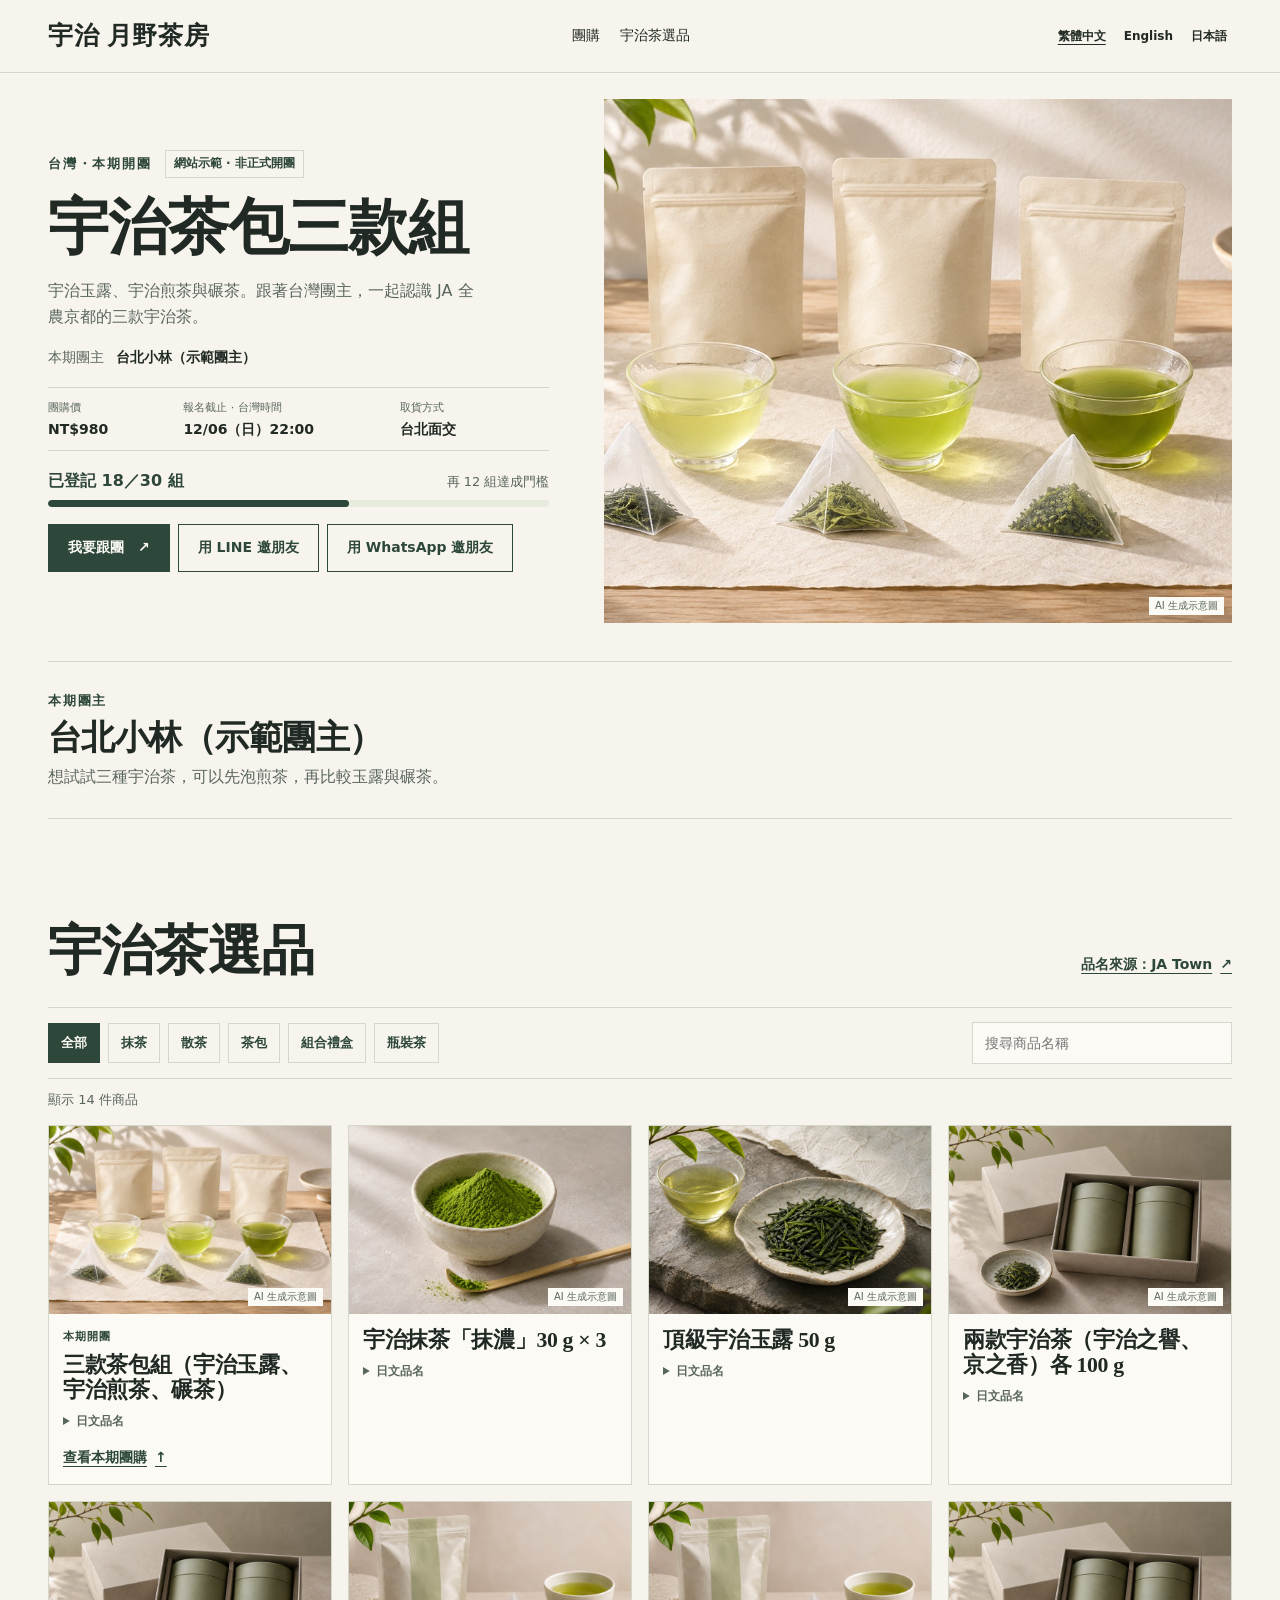
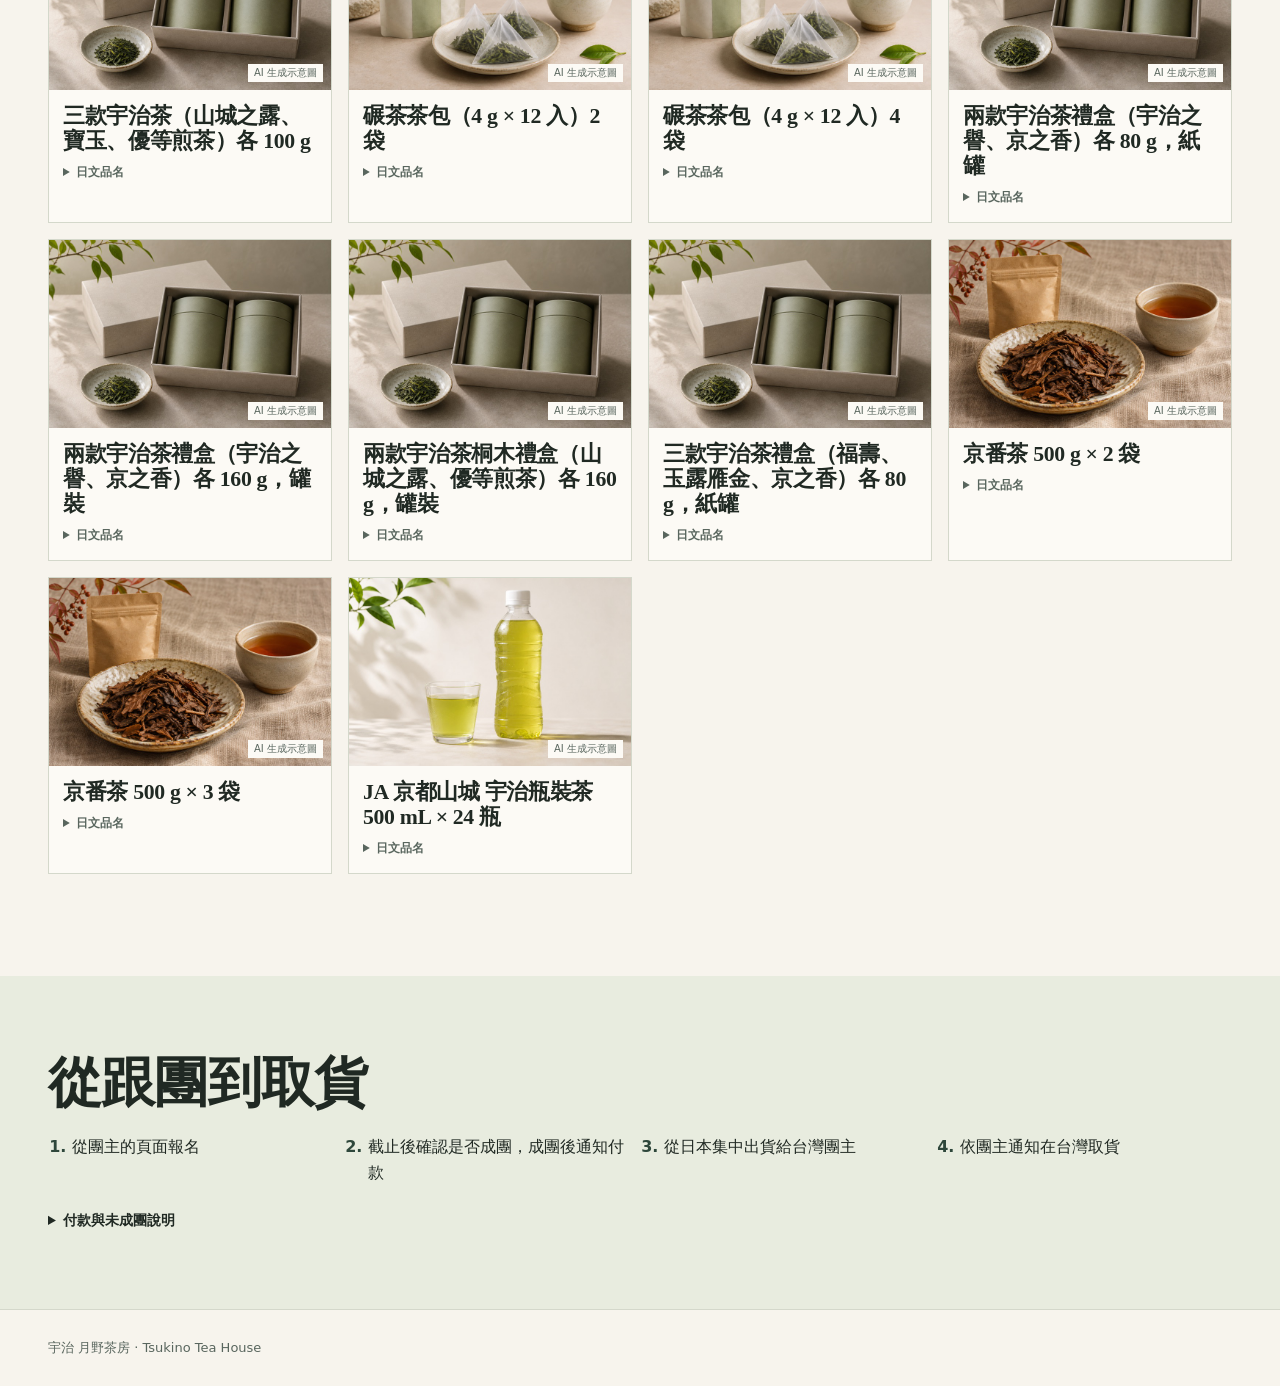
==== commit 10222167: "Add WhatsApp sharing alongside LINE for the Tsukino group buy" ====
--- a/shopify/tsukino-editorial/preview.html
+++ b/shopify/tsukino-editorial/preview.html
@@ -48,6 +48,10 @@
               <summary class="tsg-button tsg-button-outline">用 LINE 邀朋友</summary>
               <p class="tsg-demo-message">正式開團時可透過 LINE 分享本團連結。這裡是邀請訊息示範。 <strong>一起團購宇治茶！ 宇治茶包三款組</strong></p>
             </details>
+            <details>
+              <summary class="tsg-button tsg-button-outline">用 WhatsApp 邀朋友</summary>
+              <p class="tsg-demo-message">正式開團時可透過 WhatsApp 分享本團連結。這裡是邀請訊息示範。 <strong>一起團購宇治茶！ 宇治茶包三款組</strong></p>
+            </details>
           </div></div>
     <figure class="tsg-hero-media">
       <img src="assets/tsukino-ja-hero.jpg" width="1200" height="800" fetchpriority="high" alt="三杯宇治茶與茶包">
@@ -193,6 +197,10 @@
               <summary class="tsg-button tsg-button-outline">Invite friends on LINE</summary>
               <p class="tsg-demo-message">In an active campaign, this shares the group-buy page on LINE. Here is an example invitation. <strong>Let’s order a Japanese tea tasting set together. Three Uji Tea Bag Varieties</strong></p>
             </details>
+            <details>
+              <summary class="tsg-button tsg-button-outline">Invite friends on WhatsApp</summary>
+              <p class="tsg-demo-message">In an active campaign, this shares the group-buy page on WhatsApp. Here is an example invitation. <strong>Let’s order a Japanese tea tasting set together. Three Uji Tea Bag Varieties</strong></p>
+            </details>
           </div></div>
     <figure class="tsg-hero-media">
       <img src="assets/tsukino-ja-hero.jpg" width="1200" height="800" fetchpriority="high" alt="Three cups of Uji tea with tea bags">
@@ -337,6 +345,10 @@
             <details>
               <summary class="tsg-button tsg-button-outline">LINEで友達を誘う</summary>
               <p class="tsg-demo-message">本番ではこの募集ページをLINEで共有します。こちらは招待文の表示例です。 <strong>台湾で宇治茶を一緒に取り寄せませんか？ ティーバッグ3種セット</strong></p>
+            </details>
+            <details>
+              <summary class="tsg-button tsg-button-outline">WhatsAppで友達を誘う</summary>
+              <p class="tsg-demo-message">本番ではこの募集ページをWhatsAppで共有します。こちらは招待文の表示例です。 <strong>台湾で宇治茶を一緒に取り寄せませんか？ ティーバッグ3種セット</strong></p>
             </details>
           </div></div>
     <figure class="tsg-hero-media">
